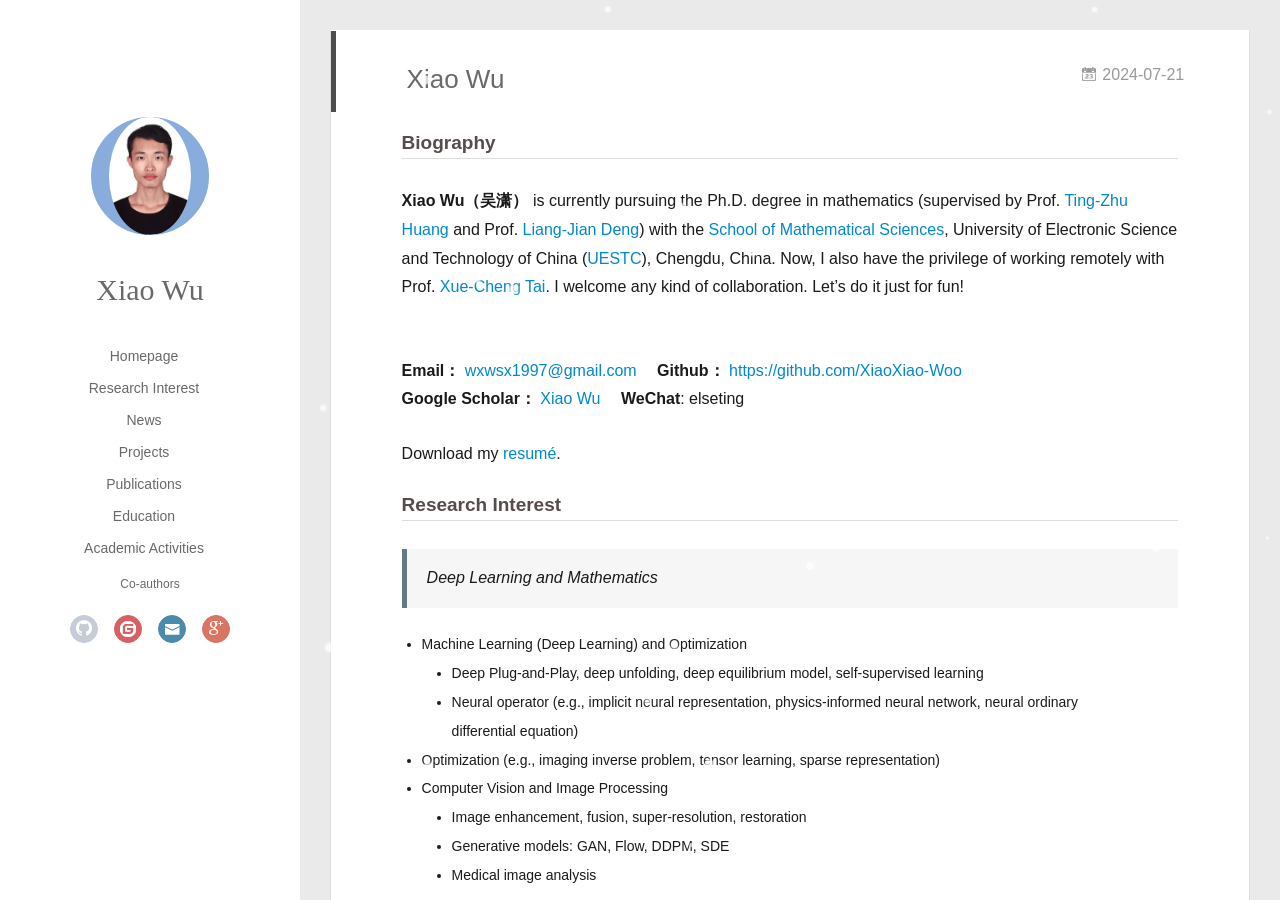
==== index.html @ c77ca847 "Site updated: 2024-07-26 16:23:49" ====
<!DOCTYPE html>
<html>
<head>
  <meta charset="utf-8">
  
  <meta name="renderer" content="webkit">
  <meta http-equiv="X-UA-Compatible" content="IE=edge" >
  <link rel="dns-prefetch" href="https://XiaoXiao-Woo.github.io">
  <title>Homepage of Xiao Wu</title>
  <meta name="generator" content="hexo-theme-yilia-plus">
  <meta name="viewport" content="width=device-width, initial-scale=1, maximum-scale=1">
  
    
    <!-- <meta name="keywords" content="">
    <meta name="description" content=""> -->
  
  <meta property="og:type" content="website">
<meta property="og:title" content="Homepage of Xiao Wu">
<meta property="og:url" content="https://xiaoxiao-woo.github.io/index.html">
<meta property="og:site_name" content="Homepage of Xiao Wu">
<meta property="og:locale" content="en_US">
<meta property="article:author" content="Xiao Wu">
<meta name="twitter:card" content="summary">
  
    <link rel="alternative" href="/atom.xml" title="Homepage of Xiao Wu" type="application/atom+xml">
  
  
    <link rel="icon" href="/favicon.ico">
  
  
    <link rel="apple-touch-icon" href="/apple-touch-icon-180x180.png">
  
  <link rel="stylesheet" type="text/css" href="/./main.a5fda8.css">
  <style type="text/css">
    
    #container.show {
      background: linear-gradient(200deg,#a0cfe4,#e8c37e);
    }
  </style>
  

  

  
    
 	  <script src="/lib/clickLove.js"></script>
  
  


  

</head>

<body>
  <div id="container" q-class="show:isCtnShow">
    <canvas id="anm-canvas" class="anm-canvas"></canvas>
    <div class="left-col" q-class="show:isShow">
      


<div class="overlay" style="background: #fff;"></div>
<div class="intrude-less">
	<header id="header" class="inner">
		<a href="/" class="profilepic">
			<img src="/assets/img/XiaoWu.jpg" class="js-avatar">
		</a>
		<hgroup>
			<h1 class="header-author"><a href="/">Xiao Wu</a></h1>
		</hgroup>
		

		<nav class="header-menu">
			<ul>
			
				<li><a href="/" >Homepage</a></li>
			
				<li><a href="/#research-interest" >Research Interest</a></li>
			
				<li><a href="/#news" >News</a></li>
			
				<li><a href="/#projects" >Projects</a></li>
			
				<li><a href="/#publications" >Publications</a></li>
			
				<li><a href="/#education" >Education</a></li>
			
				<li><a href="/#academic-activities" >Academic Activities</a></li>
			
			</ul>
		</nav>
		<nav class="header-smart-menu">
			
				
					<a q-on="click: openSlider(e, 'friends')" href="javascript:void(0)">Co-authors</a>
				
			
		</nav>
		<nav class="header-nav">
			<div class="social">
				
					
						<a class="github" href="https://github.com/XiaoXiao-Woo" 
												title="GitHub" target="_blank"><i class="icon-github"></i></a>
					
				
					
						<a class="gitee" href="https://gitee.com/elsting_woo" 
												title="gitee" target="_blank"><i class="icon-gitee"></i></a>
					
				
					
						<a class="mail" href="mailto:wxwsx1997@gmail.com" 
												title="Email" target="_blank"><i class="icon-mail"></i></a>
					
				
					
						<a class="google" href="https://scholar.google.com/citations?user=-aFhoQgAAAAJ&hl=en" 
												title="Google" target="_blank"><i class="icon-google"></i></a>
					
				
			</div>
		
		</nav>
	</header>		
</div>

    </div>
    <div class="mid-col" q-class="show:isShow,hide:isShow|isFalse">
      
      
<nav id="mobile-nav">
  	<div class="overlay js-overlay" style="background: #fff"></div>
	<div class="btnctn js-mobile-btnctn">
  		<div class="slider-trigger list" q-on="click: openSlider(e)"><i class="icon icon-sort"></i></div>
	</div>
	<div class="intrude-less">
		<header id="header" class="inner">
			<div class="profilepic">
				<a href="/">
					<img src="/assets/img/XiaoWu.jpg" class="js-avatar">
				</a>
			</div>
			<hgroup>
			  <h1 class="header-author js-header-author">Xiao Wu</h1>
			</hgroup>
			
			
			
				
			
				
			
				
			
				
			
				
			
				
			
				
			
			
			
			<nav class="header-nav">
				<div class="social">
					
						
						<a class="github" target="_blank" 
							href="https://github.com/XiaoXiao-Woo" title="GitHub"><i class="icon-github"></i></a>
						
					
						
						<a class="gitee" target="_blank" 
							href="https://gitee.com/elsting_woo" title="gitee"><i class="icon-gitee"></i></a>
						
					
						
						<a class="mail" target="_blank" 
							href="mailto:wxwsx1997@gmail.com" title="Email"><i class="icon-mail"></i></a>
						
					
						
						<a class="google" target="_blank" 
							href="https://scholar.google.com/citations?user=-aFhoQgAAAAJ&hl=en" title="Google"><i class="icon-google"></i></a>
						
					
				</div>
			</nav>

			<nav class="header-menu js-header-menu">
				<ul style="width: 70%">
				
				
					<li style="width: 14.285714285714286%"><a href="/">Homepage</a></li>
		        
					<li style="width: 14.285714285714286%"><a href="/#research-interest">Research Interest</a></li>
		        
					<li style="width: 14.285714285714286%"><a href="/#news">News</a></li>
		        
					<li style="width: 14.285714285714286%"><a href="/#projects">Projects</a></li>
		        
					<li style="width: 14.285714285714286%"><a href="/#publications">Publications</a></li>
		        
					<li style="width: 14.285714285714286%"><a href="/#education">Education</a></li>
		        
					<li style="width: 14.285714285714286%"><a href="/#academic-activities">Academic Activities</a></li>
		        
				</ul>
			</nav>
		</header>				
	</div>
	<div class="mobile-mask" style="display:none" q-show="isShow"></div>
</nav>

      <div id="wrapper" class="body-wrap">
        <div class="menu-l">
          <div class="canvas-wrap">
            <canvas data-colors="#eaeaea" data-sectionHeight="100" data-contentId="js-content" id="myCanvas1"
              class="anm-canvas"></canvas>
          </div>
          <div id="js-content" class="content-ll">
            

  
    <article id="page-1_homepage" class="article article-type-page  article-index" itemscope itemprop="blogPost">
  <div class="article-inner">
    
      <header class="article-header">
  
  
    <h1 itemprop="name">
	
	  <a class="article-title" href="/homepage/" target="_blank">Xiao Wu</a>
  
    </h1>
  


  
  
<a href="/homepage/" class="archive-article-date">
        <time datetime="2024-07-20T16:00:00.000Z" itemprop="datePublished"><i class="icon-calendar icon"></i>2024-07-21</time>
</a>

  
  
    

  
  </header>
  
  <div class="article-entry" itemprop="articleBody">
    
    <style>
.biblist { }

/* The item */
.biblist li { }

/* You can define custom styles for plstyle field here. */

/*************************************
   The box that contain BibTeX code
 *************************************/
div.noshow { display: none; }
div.BibTeX {
  margin-right: 1%;
  margin-left: 3%;
  margin-top: 1.2em;
  margin-bottom: 1.3em;
  border: 1px solid silver;
  padding: 0.3em 0.5em;
  background-color: #eeeeee;
}
div.BibTeX pre { 
  font-family: "Arial", sans-serif;
  font-size: 85%; 
  overflow: auto;  
  width: 100%;
  background-color: #eeeeee;
  }
</style>

<script>
function toggleBibtex(articleid) {
  event.preventDefault(); // 阻止默认链接行为
  var bib = document.getElementById('bib_'+articleid);
  if (bib) {
    if(bib.className.indexOf('BibTeX') != -1) {
    bib.className.indexOf('noshow') == -1?bib.className = 'BibTeX noshow':bib.className = 'BibTeX';
    }
  } else {
    return;
  }
}
</script>
<h3><span id="biography">Biography</span></h3><p><strong>Xiao Wu（吴潇）</strong> is currently pursuing the Ph.D. degree in mathematics (supervised by Prof. <a target="_blank" rel="noopener" href="http://www.math.uestc.edu.cn/info/1081/2041.htm">Ting-Zhu Huang</a> and Prof. <a target="_blank" rel="noopener" href="https://liangjiandeng.github.io/">Liang-Jian Deng</a>) with the <a target="_blank" rel="noopener" href="https://www.math.uestc.edu.cn/">School of Mathematical Sciences</a>, University of Electronic Science and Technology of China (<a target="_blank" rel="noopener" href="https://www.uestc.edu.cn/">UESTC</a>), Chengdu, China. Now, I also have the privilege of working remotely with Prof. <a target="_blank" rel="noopener" href="https://www.norceresearch.no/en/persons/xue-cheng-tai/36095434">Xue-Cheng Tai</a>. I welcome any kind of collaboration. Let’s do it just for fun!</p>
<p> <br> <strong>Email：</strong> <a href="mailto:&#x77;&#120;&#119;&#115;&#120;&#x31;&#x39;&#x39;&#55;&#64;&#x67;&#109;&#97;&#105;&#108;&#46;&#99;&#x6f;&#x6d;">&#x77;&#120;&#119;&#115;&#120;&#x31;&#x39;&#x39;&#55;&#64;&#x67;&#109;&#97;&#105;&#108;&#46;&#99;&#x6f;&#x6d;</a>&emsp; <strong>Github：</strong> <a target="_blank" rel="noopener" href="https://github.com/XiaoXiao-Woo">https://github.com/XiaoXiao-Woo</a> &emsp;<br><strong>Google Scholar：</strong>  <a target="_blank" rel="noopener" href="https://scholar.google.com/citations?user=-aFhoQgAAAAJ">Xiao Wu</a>&emsp;  <strong>WeChat</strong>: elseting</p>
<p><i class="fas fa-download pr-1 fa-fw"></i> Download my
<a href="/assets/resume_XiaoWu.pdf" target="_blank">resumé</a>.</p>


<h3><span id="research-interest">Research Interest</span></h3><blockquote>
<p><em>Deep Learning and Mathematics</em></p>
</blockquote>
<ul>
<li>Machine Learning (Deep Learning) and Optimization<ul>
<li>Deep Plug-and-Play, deep unfolding, deep equilibrium model, self-supervised learning </li>
<li>Neural operator (e.g., implicit neural representation, physics-informed neural network, neural ordinary differential equation)</li>
</ul>
</li>
<li>Optimization (e.g., imaging inverse problem, tensor learning, sparse representation)</li>
<li>Computer Vision and Image Processing<ul>
<li>Image enhancement, fusion, super-resolution, restoration</li>
<li>Generative models: GAN, Flow, DDPM, SDE</li>
<li>Medical image analysis</li>
</ul>
</li>
</ul>
<h3><span id="news">News</span></h3><ul>
<li><strong>July 2024</strong>: The first edition of <a target="_blank" rel="noopener" href="https://github.com/294coder/Efficient-MIF">Hyperspectral and mutispectral image Fusion Toolbox</a> has been released has been released!</li>
<li><strong>July 2024</strong>: Our paper <a target="_blank" rel="noopener" href="https://arxiv.org/abs/2404.09293">A Novel State Space Model with Local Enhancement and State Sharing for Image Fusion</a> have been accepted by ACM MM 2024!</li>
<li><strong>May 2024</strong>: Our paper <a target="_blank" rel="noopener" href="https://arxiv.org/abs/2404.11537">SSDiff: Spatial-spectral Integrated Diffusion Model for Remote Sensing Pansharpening</a> is currently under review at NeurIPS 2024!</li>
<li><strong>Mar. 2024</strong>: Our paper <a target="_blank" rel="noopener" href="https://arxiv.org/abs/2405.07919">Exploring the Low-Pass Filtering Behavior in Image Super-Resolution</a> has been accepted by ICML 2024!</li>
<li><strong>Feb. 2024</strong>: Our paper <a target="_blank" rel="noopener" href="https://openaccess.thecvf.com/content/CVPR2024/html/Duan_Content-Adaptive_Non-Local_Convolution_for_Remote_Sensing_Pansharpening_CVPR_2024_paper.html">Content-Adaptive Non-Local Convolution for Remote Sensing Pansharpening</a> has been accepted by CVPR 2024!</li>
</ul>
<h3><span id="projects">Projects</span></h3><ul>
<li>Pytorch Toolbox<ul>
<li><a target="_blank" rel="noopener" href="https://github.com/XiaoXiao-Woo/UDL">UDL-VIS</a> (A unified AutoDL framework for computer vision)<ul>
<li>Faster library loading speed based on reflection mechanism</li>
<li>UDL is based on <a target="_blank" rel="noopener" href="https://github.com/open-mmlab/mmcv/tree/1.x">MMCV</a> which provides various functionalities</li>
<li>UDL is based on <a target="_blank" rel="noopener" href="https://github.com/microsoft/nni">NNI</a> to perform automatic machine learning</li>
<li>UDL provides distributed computing based on <a target="_blank" rel="noopener" href="https://github.com/huggingface/accelerate">Accerlerate</a> (huggingface) and Pytorch implementation</li>
</ul>
</li>
<li>PanCollection (Public remote sensing image pansharpening <a target="_blank" rel="noopener" href="https://github.com/liangjiandeng/PanCollection">dataset</a> and <a target="_blank" rel="noopener" href="https://github.com/XiaoXiao-Woo/PanCollection">toolbox</a></li>
<li><a target="_blank" rel="noopener" href="https://github.com/XiaoXiao-Woo/derain">Image Deraining</a></li>
<li><a href>Multi-source Image Fusion</a> (Multispectral-visible, multispectral-hyperspectral, visible-infrared image fusion) is coming soon<ul>
<li>The <a target="_blank" rel="noopener" href="https://github.com/294coder/Efficient-MIF">first edition</a> has been released</li>
</ul>
</li>
</ul>
</li>
<li>MATLAB Toolbox<ul>
<li><a target="_blank" rel="noopener" href="https://github.com/XiaoXiao-Woo/LRF_TW">Tensor Decomposition</a><ul>
<li>The complete version will be released with benchmark for tensor completion tasks</li>
</ul>
</li>
<li><a href>Toolbox for multi-source image fusion benchmark</a> is coming soon</li>
</ul>
</li>
</ul>
<h3><span id="publications">Publications</span></h3><p><strong>Accepted &amp; Preprint</strong></p>
<ul>
<li> Zihan Cao<sup>1</sup>, <strong>Xiao Wu</strong><sup>1</sup>, Liang-Jian Deng*, Yu Zhong. A Novel State Space Model with Local Enhancement and State Sharing for Image Fusion. <span style="color:red">Proceedings of the ACM International Conference on Multimedia</span> (<em><strong>ACM MM</strong></em>), 2024.<br><a target="_blank" rel="noopener" href="https://arxiv.org/abs/2404.09293">[pdf]</a> <a href="#" onclick="toggleBibtex('s2l');" class="textlink">[BibTeX]</a> <a><a href>[Code is coming soon]</a></a></li>
</ul>
<div id="bib_s2l" class="BibTeX noshow">
<pre>

<p></p></pre><p></p>
</div>


<ul>
<li>Yule Duan<sup>1</sup>, <strong>Xiao Wu</strong><sup>1</sup>, Haoyu Deng, Liang-Jian Deng*. Content-Adaptive Non-Local Convolution for Remote Sensing Pansharpening. <span style="color:red">Proceedings of the IEEE/CVF Conference on Computer Vision and Pattern Recognition</span> (<em><strong>CVPR</strong></em>), 2024.<br><a target="_blank" rel="noopener" href="https://openaccess.thecvf.com/content/CVPR2024/html/Duan_Content-Adaptive_Non-Local_Convolution_for_Remote_Sensing_Pansharpening_CVPR_2024_paper.html">[pdf]</a> <a href="#" onclick="toggleBibtex('cvpr');" class="textlink">[BibTeX]</a> <a><a target="_blank" rel="noopener" href="https://github.com/duanyll/CANConv">[Code]</a></a></li>
</ul>
<div id="bib_cvpr" class="BibTeX noshow">
<pre>
@ARTICLE{duancvpr2024,
title={Content-Adaptive Non-Local Convolution for Remote Sensing Pansharpening},
author={Yule Duan, Xiao Wu, Haoyu Deng, Liang-Jian Deng*},
journal={IEEE/CVF Computer Vision and Pattern Recognition Conference (CVPR)},
volume={},
number={},
pages={},
year={2024},
doi={}
}
</pre>
</div>


<ul>
<li><strong>Xiao Wu</strong>, Ting-Zhu Huang*, Liang-Jian Deng*, Tian-Jing Zhang. A Decoder-free Transformer-like Architecture for High-efficiency Single Image Deraining. <span style="color:red">International Joint Conferences on Artificial Intelligence</span> (<em><strong>IJCAI</strong></em>), 2022. (Long Oral, 3.7%)<br><a target="_blank" rel="noopener" href="https://www.ijcai.org/proceedings/2022/0205.pdf">[pdf]</a> <a href="#" onclick="toggleBibtex('ijcai22');" class="textlink">[BibTeX]</a> <a><a target="_blank" rel="noopener" href="https://github.com/XiaoXiao-Woo/derain">[Code]</a></a></li>
</ul>
<div id="bib_ijcai22" class="BibTeX noshow">
<pre>
@ARTICLE{wuijcai2022,
    author={X. Wu, T.-Z. Huang, L.-J. Deng, and T.-J. Zhang},
    journal={International Joint Conferences on Artificial Intelligence (IJCAI)}, 
    title={A Decoder-free Transformer-like Architecture for High-efficiency Single Image Deraining}, 
    year={2022},
    volume={},
    number={},
    pages={1474-1480},
    doi={10.24963/ijcai.2022/205}
   }
</pre>
</div>

<ul>
<li><strong>Xiao Wu</strong>, Ting-Zhu Huang*, Liang-Jian Deng*, Tian-Jing Zhang. Dynamic Cross Feature Fusion for Remote Sensing Pansharpening. <span style="color:red">Proceedings of the IEEE/CVF International Conference on Computer Vision</span> (<em><strong>ICCV</strong></em>), 2021. (Poster) <a target="_blank" rel="noopener" href="https://openaccess.thecvf.com/content/ICCV2021/papers/Wu_Dynamic_Cross_Feature_Fusion_for_Remote_Sensing_Pansharpening_ICCV_2021_paper.pdf">[pdf]</a> <a target="_blank" rel="noopener" href="https://openaccess.thecvf.com/content/ICCV2021/supplemental/Wu_Dynamic_Cross_Feature_ICCV_2021_supplemental.pdf">[supp]</a> <a href="#" onclick="toggleBibtex('iccv');" class="textlink">[BibTeX]</a> <a><a target="_blank" rel="noopener" href="https://github.com/XiaoXiao-Woo/UDL">[Code]</a></a></li>
</ul>
<div id="iccv" class="BibTeX noshow">
<pre>
@InProceedings{Wu_2021_ICCV,    author    = {Wu, Xiao and Huang, Ting-Zhu and Deng, Liang-Jian and Zhang, Tian-Jing},    
title     = {Dynamic Cross Feature Fusion for Remote Sensing Pansharpening},    
booktitle = {Proceedings of the IEEE/CVF International Conference on Computer Vision (ICCV)},    
month     = {October},    
year      = {2021},    
pages     = {14687-14696} }
</pre>
</div>

<ul>
<li>Haoyu Deng, Zijing Xu, Yule Duan, <strong>Xiao Wu</strong>, Wen-Jie Shu, Liang-Jian Deng*. Exploring the Low-Pass Filtering Behavior in Image Super-Resolution. <span style="color:red">International Conference on Machine Learning</span> (<em><strong>ICML</strong></em>), 2024.<br><a target="_blank" rel="noopener" href="https://icml.cc/virtual/2024/poster/35191">[pdf]</a> <a href="#" onclick="toggleBibtex('icml');" class="textlink">[BibTeX]</a> <a><a target="_blank" rel="noopener" href="https://github.com/RisingEntropy/LPFInISR">[Code]</a></a></li>
</ul>
<div id="bib_icml" class="BibTeX noshow">
<pre>

<p></p></pre><p></p>
</div>

<ul>
<li>Zihan Cao, <strong>Xiao Wu</strong>, Liang-Jian Deng*. Neural Shr&quot; odinger Bridge Matching for Pansharpening. Arxiv, 2024.<br><a target="_blank" rel="noopener" href="https://arxiv.org/abs/2404.11416">[pdf]</a> <a href="#" onclick="toggleBibtex('cao_ipi');" class="textlink">[BibTeX]</a></li>
</ul>
<div id="bib_cao_ipi" class="BibTeX noshow">
<pre>
@article{cao2024,
  title={Neural $Shr\" odinger$ Bridge Matching for Pansharpening},
  author={Zihan Cao, Xiao Wu, Liang-Jian Deng*},
  journal={arXiv preprint arXiv:2404.11416},
  year={2024}
}
</pre>
</div>

<ul>
<li>Wen-Jie Shu, Hong-Xia Dou*, Rui Wen, <strong>Xiao Wu</strong>, Liang-Jian Deng. CMT: Cross Modulation Transformer with Hybrid Loss for Pansharpening. <span style="color:red">IEEE Geoscience and Remote Sensing Letters</span> (<em><strong>GRSL</strong></em>), 2024.<br><a target="_blank" rel="noopener" href="https://arxiv.org/abs/2404.01121">[pdf]</a> <a href="#" onclick="toggleBibtex('cmt');" class="textlink">[BibTeX]</a></li>
</ul>
<div id="bib_cmt" class="BibTeX noshow">
<pre>

<p></p></pre><p></p>
</div>

<ul>
<li>Ran Ran, Liang-Jian Deng*, <strong>Xiao Wu</strong>, Tian-Jing Zhang, Jian-Long Chang Qi-Tian. KNLConv: Kernel-space Non-local Convolution for Hyperspectral Image Super-resolution. <span style="color:red">IEEE Transactions on Multimedia</span> (<em><strong>TMM</strong></em>), 2024.<br><a target="_blank" rel="noopener" href="https://ieeexplore.ieee.org/abstract/document/10483535/">[pdf]</a> <a href="#" onclick="toggleBibtex('knlconv');" class="textlink">[BibTeX]</a> <a><a target="_blank" rel="noopener" href="https://github.com/Evangelion09/KNLNet">[Code]</a></a></li>
</ul>
<div id="bib_knlconv" class="BibTeX noshow">
<pre>
@article{ran2024knlconv,
  title={KNLConv: Kernel-space non-local convolution for hyperspectral image super-resolution},
  author={Ran, Ran and Deng, Liang-Jian and Zhang, Tian-Jing and Chang, Jianlong and Wu, Xiao and Tian, Qi},
  journal={IEEE Transactions on Multimedia},
  year={2024},
  publisher={IEEE}
}
</pre>
</div>


<ul>
<li>Zihan Cao, Shiqi Cao, Liang-Jian Deng*, <strong>Xiao Wu</strong>, Junming Hou, Gemine Vivone. Diffusion model with disentangled modulations for sharpening multispectral and hyperspectral images. <span style="color:red">Information Fusion</span>, 2023.<br><a target="_blank" rel="noopener" href="https://www.sciencedirect.com/science/article/pii/S1566253523004748">[pdf]</a> <a href="#" onclick="toggleBibtex('ddif');" class="textlink">[BibTeX]</a> <a><a target="_blank" rel="noopener" href="https://github.com/294coder/Dif-PAN">[Code]</a></a></li>
</ul>
<div id="bib_ddif" class="BibTeX noshow">
<pre>
@article{cao2024diffusion,
  title={Diffusion model with disentangled modulations for sharpening multispectral and hyperspectral images},
  author={Cao, Zihan and Cao, Shiqi and Deng, Liang-Jian and Wu, Xiao and Hou, Junming and Vivone, Gemine},
  journal={Information Fusion},
  volume={104},
  pages={102158},
  year={2024},
  publisher={Elsevier}
}
</pre>
</div>


<ul>
<li>Jun-Da Wang, Liang-Jian Deng*, Chen-Yu Zhao, <strong>Xiao Wu</strong>, Hong-Ming Chen, Gemine Vivone. Cascadic Multi-Receptive Learning for Multispectral Pansharpening. <span style="color:red">IEEE Transactions on Geoscience and Remote Sensing</span> (<em><strong>TGRS</strong></em>), 2023.<br><a target="_blank" rel="noopener" href="https://ieeexplore.ieee.org/abstract/document/10308614">[pdf]</a> <a href="#" onclick="toggleBibtex('cml');" class="textlink">[BibTeX]</a> <a><a target="_blank" rel="noopener" href="https://github.com/wajuda/CML">[Code]</a></a></li>
</ul>
<div id="bib_cml" class="BibTeX noshow">
<pre>
@ARTICLE{wangtgrs2023,
title={Cascadic Multireceptive Learning for Multispectral Pansharpening},
author={Wang, Jun-Da and Deng, Liang-Jian and Zhao, Chen-Yu and Wu, Xiao and Chen, Hong-Ming and Vivone, Gemine},
journal={IEEE Transactions on Geoscience and Remote Sensing},
volume={61},
number={},
pages={1-16},
year={2023},
doi={10.1109/TGRS.2023.3329881}
}
</pre>
</div>

<ul>
<li>Siran Peng, Chenhao Guo, <strong>Xiao Wu</strong>, Liang-Jian Deng*. U2Net: A General Framework with Spatial-Spectral-Integrated Double U-Net for Image Fusion. <span style="color:red">Proceedings of the ACM International Conference on Multimedia</span> (<em><strong>ACM MM</strong></em>), 2023.<br><a target="_blank" rel="noopener" href="https://dl.acm.org/doi/abs/10.1145/3581783.3612084">[pdf]</a> <a href="#" onclick="toggleBibtex('u2net');" class="textlink">[BibTeX]</a> <a><a target="_blank" rel="noopener" href="https://github.com/PSRben/U2Net">[Code]</a></a></li>
</ul>
<div id="bib_u2net" class="BibTeX noshow">
<pre>
@ARTICLE{pengacmmm2023,
title={U2Net: A General Framework with Spatial-Spectral-Integrated Double U-Net for Image Fusion},
author={Siran Peng, Chenhao Guo, Xiao Wu, Liang-Jian Deng*},
journal={ACM International Conference on Multimedia (ACMMM)},
volume={},
number={},
pages={},
year={2023},
doi={}
}
</pre>
</div>

<ul>
<li>Shang-Qi Deng, Liang-Jian Deng*, <strong>Xiao Wu</strong>, Ran Ran, Rui Wen. Bidirectional Dilation Transformer for Multispectral and Hyperspectral Image Fusion. <span style="color:red">International Joint Conferences on Artificial Intelligence</span> (<em><strong>IJCAI</strong></em>), 2023.<br><a target="_blank" rel="noopener" href="https://www.ijcai.org/proceedings/2023/0404.pdf">[pdf]</a> <a href="#" onclick="toggleBibtex('bdt');" class="textlink">[BibTeX]</a> <a><a target="_blank" rel="noopener" href="https://github.com/shangqideng/BDT">[Code]</a></a></li>
</ul>
<div id="bib_bdt" class="BibTeX noshow">
<pre>
@ARTICLE{dengijcai2023,
title={Bidirectional Dilation Transformer for Multispectral and Hyperspectral Image Fusion},
author={Shang-Qi Deng, Liang-Jian Deng*, Xiao Wu, Ran Ran, Rui Wen},
journal={International Joint Conference on Artificial Intelligence (IJCAI)},
volume={},
number={},
pages={},
year={2023},
doi={}
}
</pre>
</div>

<ul>
<li>Jin-Liang Xiao, Ting-Zhu Huang*, Liang-Jian Deng*, Zhong-Chen Wu, <strong>Xiao Wu</strong>, Gemine Vivone. Variational pansharpening based on coefficient estimation with nonlocal regression. <span style="color:red">IEEE Transactions on Geoscience and Remote Sensing</span> (<em><strong>TGRS</strong></em>), 2023.<br><a target="_blank" rel="noopener" href="https://ieeexplore.ieee.org/abstract/document/10218368">[pdf]</a> <a href="#" onclick="toggleBibtex('xiao');" class="textlink">[BibTeX]</a> <a><a target="_blank" rel="noopener" href="https://github.com/Jin-liangXiao/SFNLR">[Code]</a></a></li>
</ul>
<div id="bib_xiao" class="BibTeX noshow">
<pre>
@ARTICLE{xiaotgrs2023,
title={Variational Pansharpening Based on Coefficient Estimation With Nonlocal Regression},
author={Jin-Liang Xiao, Ting-Zhu Huang*, Liang-Jian Deng*, Zhong-Cheng Wu, Xiao Wu, Gemine Vivone},
journal={IEEE Transactions on Geoscience and Remote Sensing},
volume={61},
number={},
pages={1-15},
year={2023},
doi={10.1109/TGRS.2023.3305296}
}
</pre>
</div>

<ul>
<li>Xue-Rui Qiu<sup>1</sup>, Zhao-Rui Wang<sup>1</sup>, Zheng Luan<sup>1</sup>, Rui-Jie Zhu, <strong>Xiao Wu</strong>, Ma-Lu Zhang, Liang-Jian Deng*. VTSNN: A Virtual Temporal Spiking Neural Network. <span style="color:red">Frontiers in Neuroscience</span>, 2023.<br><a target="_blank" rel="noopener" href="https://www.frontiersin.org/journals/neuroscience/articles/10.3389/fnins.2023.1091097/full">[pdf]</a> <a href="#" onclick="toggleBibtex('vtsnn');" class="textlink">[BibTeX]</a></li>
</ul>
<div id="bib_vtsnn" class="BibTeX noshow">
<pre>
@article{qiu2023vtsnn,
  title={VTSNN: a virtual temporal spiking neural network},
  author={Qiu, Xue-Rui and Wang, Zhao-Rui and Luan, Zheng and Zhu, Rui-Jie and Wu, Xiao and Zhang, Ma-Lu and Deng, Liang-Jian},
  journal={Frontiers in neuroscience},
  volume={17},
  pages={1091097},
  year={2023},
  publisher={Frontiers Media SA}
}
</pre>
</div>

<ul>
<li>Rui Wen, Liang-Jian Deng*, Zhong-Cheng Wu, <strong>Xiao Wu</strong>, Gemine Vivone. A Novel Spatial Fidelity with Learnable Nonlinear Mapping for Panchromatic Sharpening. <span style="color:red">IEEE Transactions on Geoscience and Remote Sensing</span> (<em><strong>TGRS</strong></em>), 2023.<br><a target="_blank" rel="noopener" href="https://ieeexplore.ieee.org/abstract/document/10097537/">[pdf]</a> <a href="#" onclick="toggleBibtex('deng_review');" class="textlink">[BibTeX]</a> <a><a target="_blank" rel="noopener" href="https://github.com/liangjiandeng/-LNM-PS">[Code]</a></a></li>
</ul>
<div id="bib_wen" class="BibTeX noshow">
<pre>
@ARTICLE{wen2023lms,
title={A Novel Spatial Fidelity with Learnable Nonlinear Mapping for Panchromatic Sharpening},
author={Wen, Rui and Deng, Liang-Jian and Wu, Zhong-Cheng and Wu, Xiao and Vivone, Gemine},
journal={IEEE Transactions on Geoscience and Remote Sensing},
volume={},
number={},
pages={},
doi={10.1109/TGRS.2023.3265404}
}
</pre>
</div>

<ul>
<li>Shang-Qi Deng, Liang-Jian Deng*, <strong>Xiao Wu</strong>, Ran Ran, Dan-Feng Hong, Gemine Vivone. PSRT: Pyramid Shuffle-and-Reshuffle Transformer for Multispectral and Hyperspectral Image Fusion. <span style="color:red">IEEE Transactions on Geoscience and Remote Sensing</span> (<em><strong>TGRS</strong></em>), 2023.<br><a target="_blank" rel="noopener" href="https://ieeexplore.ieee.org/abstract/document/10044141/">[pdf]</a> <a href="#" onclick="toggleBibtex('psrt');" class="textlink">[BibTeX]</a> <a><a target="_blank" rel="noopener" href="https://github.com/Deng-shangqi/PSRT">[Code]</a></a></li>
</ul>
<div id="bib_psrt" class="BibTeX noshow">
<pre>
@ARTICLE{dengtgrs2023,
author={Shang-Qi Deng, Liang-Jian Deng*, Xiao Wu, Ran Ran, Danfeng Hong, Gemine Vivone},
journal={IEEE Transactions on Geoscience and Remote Sensing},
title={PSRT: Pyramid Shuffle-and-Reshuffle Transformer for Multispectral and Hyperspectral Image Fusion},
year={2023},
volume={61},
number={},
pages={1-15},
doi={10.1109/TGRS.2023.3244750}
}
</pre>
</div>

<ul>
<li>Liang-Jian Deng*, Ran Ran, <strong>Xiao Wu</strong>, Tian-Jing Zhang. Research progress on convolutional neural network methods for pan-sharpening of remote sensing images. <span style="color:red">Chinese Journal of Image and Graphics</span>, 2022. (Review)<br><a target="_blank" rel="noopener" href="https://www.ijcai.org/proceedings/2022/0118.pdf">[pdf]</a> <a href="#" onclick="toggleBibtex('deng_review');" class="textlink">[BibTeX]</a> <a><a target="_blank" rel="noopener" href="https://github.com/XiaoXiao-Woo/PanCollection">[Code]</a></a></li>
</ul>
<div id="bib_deng_review" class="BibTeX noshow">
<pre>
@ARTICLE{dengjig2022,
    author={邓良剑，冉燃，吴潇，张添敬},
    journal={中国图象图形学报},
    title={遥感图像全色锐化的卷积神经网络方法研究进展},
     year={2022},
      volume={},
      number={9},
      pages={},
      doi={10.11834/jig.220540}
   }
</pre>
</div>

<ul>
<li>Zhi-Xuan Chen<sup>1</sup>, Cheng Jin<sup>1</sup>, Tian-Jing Zhang, <strong>Xiao Wu</strong>, Liang-Jian Deng*. SpanConv: A New Convolution via Spanning Kernel Space for Lightweight Pansharpening. <span style="color:red">International Joint Conferences on Artificial Intelligence</span> (<em><strong>IJCAI</strong></em>), 2022. (Long Oral, 3.7%)<br><a target="_blank" rel="noopener" href="https://www.ijcai.org/proceedings/2022/0118.pdf">[pdf]</a> <a href="#" onclick="toggleBibtex('chen_ijcai');" class="textlink">[BibTeX]</a> <a><a target="_blank" rel="noopener" href="https://github.com/zhi-xuan-chen/IJCAI-2022_SpanConv">[Code]</a></a></li>
</ul>
<div id="bib_chen_ijcai" class="BibTeX noshow">
<pre>
@inproceedings{chenijcai2022,
    author={Z.-X. Chen, C. Jin, T.-J. Zhang, X. Wu, and L.-J. Deng},
    journal={International Joint Conferences on Artificial Intelligence (IJCAI)}, 
    title={SpanConv: A New Convolution via Spanning Kernel Space for Lightweight Pansharpening}, 
    year={2022},
    volume={},
    number={},
    pages={841-847},
    doi={10.24963/ijcai.2022/118}
   }
</pre>
</div>


<ul>
<li>Yudong Wang, Liang-Jian Deng*, Tian-Jing Zhang, <strong>Xiao Wu</strong>. SSconv: Explicit Spectral-to-Spatial Convolution for Pansharpening. <span style="color:red">Proceedings of the ACM International Conference on Multimedia</span> (<em><strong>ACM MM</strong></em>), 2021. (Poster)<br><a target="_blank" rel="noopener" href="https://liangjiandeng.github.io/papers/2021/mucnn_mm2021/mucnn_mm2021.pdf">[pdf]</a> <a href="#" onclick="toggleBibtex('ssconv');" class="textlink">[BibTeX]</a> <a><a target="_blank" rel="noopener" href="https://github.com/liangjiandeng/MUCNN">[Code]</a></a></li>
</ul>
<div id="bib_ssconv" class="BibTeX noshow">
<pre>
@inproceedings{SSConv, author = {Wang, Yudong and Deng, Liang-Jian and Zhang, Tian-Jing and Wu, Xiao}, 
title = {SSconv: Explicit Spectral-to-Spatial Convolution for Pansharpening}, 
year = {2021}, 
isbn = {9781450386517}, 
publisher = {Association for Computing Machinery}, 
address = {New York, NY, USA}, 
url = {https://doi.org/10.1145/3474085.3475600}, 
doi = {10.1145/3474085.3475600}, 
booktitle = {Proceedings of the 29th ACM International Conference on Multimedia}, 
pages = {4472–4480}, 
numpages = {9}, 
keywords = {multiscale, convolution neural networks, spectral-to-spatial, pansharpening}, 
location = {Virtual Event, China}, 
series = {MM '21} }
</pre>
</div>

<ul>
<li>Yucheng Shu, <strong>Xiao Wu</strong>, Weisheng Li. LVC-Net: Medical image segmentation with noisy label based on local visual cues. <span style="color:red">International Conference on Medical Image Computing and Computer-Assisted Intervention</span> (<em><strong>MICCAI</strong></em>, <em><strong>first author (excluding supervisor)</strong></em>), 2019. (Early Accept)<br><a target="_blank" rel="noopener" href="https://ieeexplore.ieee.org/abstract/document/10308614">[pdf]</a> <a href="#" onclick="toggleBibtex('LVCNet');" class="textlink">[BibTeX]</a></li>
</ul>
<!-- <p><a class="btn btn-outline-primary btn-page-header btn-sm" href="https://aclanthology.org/2023.findings-acl.461.pdf" target="_blank" rel="noopener">PDF</a>
<a href="#" class="btn btn-outline-primary btn-page-header btn-sm js-cite-modal" data-filename="/publication/sdmattack/cite.bib">Cite</a></p> -->

<div id="bib_LVCNet" class="BibTeX noshow">
<pre>
@InProceedings{LVC-Net,
author="Shu, Yucheng
and Wu, Xiao
and Li, Weisheng",,
title="LVC-Net: Medical Image Segmentation with Noisy Label Based on Local Visual Cues",
booktitle="Medical Image Computing and Computer Assisted Intervention -- MICCAI 2019",
year="2019",
publisher="Springer International Publishing",
address="Cham",
pages="558--566",
}
</pre>
</div>

<ul>
<li>Cheng Jin, Rui-Jie Zhu, <strong>Xiao Wu</strong>, Liang-Jian Deng*. SIT: A Bionic and Non-Linear Neuron for Spiking Neural Network. Arxiv, 2022.<br><a target="_blank" rel="noopener" href="https://ieeexplore.ieee.org/abstract/document/10308614">[pdf]</a> <a href="#" onclick="toggleBibtex('sit');" class="textlink">[BibTeX]</a></li>
</ul>
<div id="bib_sit" class="BibTeX noshow">
<pre>
@article{jin2022sit,
  title={Sit: A bionic and non-linear neuron for spiking neural network},
  author={Jin, Cheng and Zhu, Rui-Jie and Wu, Xiao and Deng, Liang-Jian},
  journal={arXiv preprint arXiv:2203.16117},
  year={2022}
}
</pre>
</div>

<h3><span id="educations">Educations</span></h3><ul>
<li><p>06/2027-09/2023: University of Electronic Science and Technology of China (UESTC); Ph.D candidate in Mathematics. (Supervisor: Prof. <a target="_blank" rel="noopener" href="http://www.math.uestc.edu.cn/info/1081/2041.htm">Ting-Zhu Huang</a> and Prof. <a target="_blank" rel="noopener" href="https://liangjiandeng.github.io/">Liang-Jian Deng</a>)</p>
</li>
<li><p>09/2020-06/2023: University of Electronic Science and Technology of China (UESTC); Master student in Mathematics. (Supervisor: Prof. <a target="_blank" rel="noopener" href="http://www.math.uestc.edu.cn/info/1081/2041.htm">Ting-Zhu Huang</a> and Prof. <a target="_blank" rel="noopener" href="https://liangjiandeng.github.io/">Liang-Jian Deng</a>)</p>
</li>
<li><p>09/2015-06/2019: Chongqing University of Posts and Telecommunications (CQUPT); Bachelor student in Intelligent Science and Technology, School of Computer Science and Technology.</p>
</li>
</ul>
<h3><span id="academic-activities">Academic Activities</span></h3><ul>
<li><p>Reviewer</p>
<ul>
<li>NeurIPS 2024, IJCAI 2024, CVPR 2024, MICCAI 2024, ICIP 2024… </li>
<li>IEEE TGRS, IEEE JSTARS, IEEE GRSL, …</li>
</ul>
</li>
<li><p>Presentation </p>
<ul>
<li>IJCAI 2023, IJCAI 2022, ICCV 2021</li>
</ul>
</li>
</ul>
<script type="text/javascript" src="//rf.revolvermaps.com/0/0/6.js?i=573geowbknl&amp;m=7&amp;c=ffc000&amp;cr1=ffffff&amp;f=arial&amp;l=1&amp;s=170&amp;bv=70" async="async"></script>




    

    

    

  </div>
  <div class="article-info article-info-index">
    
    
    

    
    <p class="article-more-link">
      <a class="article-more-a" href="/homepage/">展开全文 >></a>
    </p>
    

    
    <div class="clearfix"></div>
  </div>
  </div>
</article>

<aside class="wrap-side-operation">
    <div class="mod-side-operation">
        
        <div class="jump-container" id="js-jump-container" style="display:none;">
            <a href="javascript:void(0)" class="mod-side-operation__jump-to-top">
                <i class="icon-font icon-back"></i>
            </a>
            <div id="js-jump-plan-container" class="jump-plan-container" style="top: -11px;">
                <i class="icon-font icon-plane jump-plane"></i>
            </div>
        </div>
        
        
    </div>
</aside>




  
  


          </div>
        </div>
      </div>
      <footer id="footer">
  <div class="outer">
    <div id="footer-info">
    	<div class="footer-left">
    		&copy; 2021-2024 <a href="https://XiaoXiao-Woo.github.io/" target="_blank">Xiao Wu</a>
    	</div>
      	<div class="footer-right">
			
			
      		GitHub:<a href="https://github.com/JoeyBling/hexo-theme-yilia-plus" target="_blank">hexo-theme-yilia-plus</a> by Litten
      	</div>
    </div>
  </div>
  
  
	<script src="/lib/busuanzi.pure.js"></script>
	
  
  
	
	<span id="busuanzi_container_site_pv" style="display:none">
		本站总访问量<span id="busuanzi_value_site_pv"></span>次	
	        <span class="post-meta-divider" >|</span>
	</span>
  	<span id="busuanzi_container_site_uv" style='display:none'>
  		本站访客数<span id="busuanzi_value_site_uv"></span>人
  	</span>
  
</footer>

    </div>
    <script>
	var yiliaConfig = {
		mathjax: true,
		isHome: true,
		isPost: false,
		isArchive: false,
		isTag: false,
		isCategory: false,
		open_in_new: true,
		toc_hide_index: true,
		root: "/",
		innerArchive: false,
		showTags: true
	}
</script>

<script>!function(r){function e(t){if(i[t])return i[t].exports;var n=i[t]={exports:{},id:t,loaded:!1};return r[t].call(n.exports,n,n.exports,e),n.loaded=!0,n.exports}var i={};e.m=r,e.c=i,e.p="./",e(0)}([function(t,n,r){r(208),t.exports=r(205)},function(t,n,r){var d=r(3),y=r(46),g=r(26),b=r(27),x=r(47),m="prototype",S=function(t,n,r){var e,i,o,u,c=t&S.F,f=t&S.G,a=t&S.S,s=t&S.P,l=t&S.B,h=f?d:a?d[n]||(d[n]={}):(d[n]||{})[m],v=f?y:y[n]||(y[n]={}),p=v[m]||(v[m]={});for(e in f&&(r=n),r)o=((i=!c&&h&&void 0!==h[e])?h:r)[e],u=l&&i?x(o,d):s&&"function"==typeof o?x(Function.call,o):o,h&&b(h,e,o,t&S.U),v[e]!=o&&g(v,e,u),s&&p[e]!=o&&(p[e]=o)};d.core=y,S.F=1,S.G=2,S.S=4,S.P=8,S.B=16,S.W=32,S.U=64,S.R=128,t.exports=S},function(t,n,r){var e=r(5);t.exports=function(t){if(!e(t))throw TypeError(t+" is not an object!");return t}},function(t,n){var r=t.exports="undefined"!=typeof window&&window.Math==Math?window:"undefined"!=typeof self&&self.Math==Math?self:Function("return this")();"number"==typeof __g&&(__g=r)},function(t,n){t.exports=function(t){try{return!!t()}catch(t){return!0}}},function(t,n){t.exports=function(t){return"object"==typeof t?null!==t:"function"==typeof t}},function(t,n){var r=t.exports="undefined"!=typeof window&&window.Math==Math?window:"undefined"!=typeof self&&self.Math==Math?self:Function("return this")();"number"==typeof __g&&(__g=r)},function(t,n,r){var e=r(118)("wks"),i=r(79),o=r(3).Symbol,u="function"==typeof o;(t.exports=function(t){return e[t]||(e[t]=u&&o[t]||(u?o:i)("Symbol."+t))}).store=e},function(t,n,r){var e=r(49),i=Math.min;t.exports=function(t){return 0<t?i(e(t),9007199254740991):0}},function(t,n){var r={}.hasOwnProperty;t.exports=function(t,n){return r.call(t,n)}},function(t,n,r){t.exports=!r(4)(function(){return 7!=Object.defineProperty({},"a",{get:function(){return 7}}).a})},function(t,n,r){var e=r(2),i=r(174),o=r(53),u=Object.defineProperty;n.f=r(10)?Object.defineProperty:function(t,n,r){if(e(t),n=o(n,!0),e(r),i)try{return u(t,n,r)}catch(t){}if("get"in r||"set"in r)throw TypeError("Accessors not supported!");return"value"in r&&(t[n]=r.value),t}},function(t,n,r){t.exports=!r(20)(function(){return 7!=Object.defineProperty({},"a",{get:function(){return 7}}).a})},function(t,n,r){var e=r(14),i=r(24);t.exports=r(12)?function(t,n,r){return e.f(t,n,i(1,r))}:function(t,n,r){return t[n]=r,t}},function(t,n,r){var e=r(22),i=r(60),o=r(42),u=Object.defineProperty;n.f=r(12)?Object.defineProperty:function(t,n,r){if(e(t),n=o(n,!0),e(r),i)try{return u(t,n,r)}catch(t){}if("get"in r||"set"in r)throw TypeError("Accessors not supported!");return"value"in r&&(t[n]=r.value),t}},function(t,n,r){var e=r(96),i=r(34);t.exports=function(t){return e(i(t))}},function(t,n,r){var e=r(40)("wks"),i=r(25),o=r(6).Symbol,u="function"==typeof o;(t.exports=function(t){return e[t]||(e[t]=u&&o[t]||(u?o:i)("Symbol."+t))}).store=e},function(t,n,r){var e=r(51);t.exports=function(t){return Object(e(t))}},function(t,n){t.exports=function(t){return"object"==typeof t?null!==t:"function"==typeof t}},function(t,n){var r=t.exports={version:"2.6.9"};"number"==typeof __e&&(__e=r)},function(t,n){t.exports=function(t){try{return!!t()}catch(t){return!0}}},function(t,n){t.exports=function(t){if("function"!=typeof t)throw TypeError(t+" is not a function!");return t}},function(t,n,r){var e=r(18);t.exports=function(t){if(!e(t))throw TypeError(t+" is not an object!");return t}},function(t,n){t.exports=!0},function(t,n){t.exports=function(t,n){return{enumerable:!(1&t),configurable:!(2&t),writable:!(4&t),value:n}}},function(t,n){var r=0,e=Math.random();t.exports=function(t){return"Symbol(".concat(void 0===t?"":t,")_",(++r+e).toString(36))}},function(t,n,r){var e=r(11),i=r(75);t.exports=r(10)?function(t,n,r){return e.f(t,n,i(1,r))}:function(t,n,r){return t[n]=r,t}},function(t,n,r){var o=r(3),u=r(26),c=r(30),f=r(79)("src"),e=r(219),i="toString",a=(""+e).split(i);r(46).inspectSource=function(t){return e.call(t)},(t.exports=function(t,n,r,e){var i="function"==typeof r;i&&(c(r,"name")||u(r,"name",n)),t[n]!==r&&(i&&(c(r,f)||u(r,f,t[n]?""+t[n]:a.join(String(n)))),t===o?t[n]=r:e?t[n]?t[n]=r:u(t,n,r):(delete t[n],u(t,n,r)))})(Function.prototype,i,function(){return"function"==typeof this&&this[f]||e.call(this)})},function(t,n,r){var e=r(1),i=r(4),u=r(51),c=/"/g,o=function(t,n,r,e){var i=String(u(t)),o="<"+n;return""!==r&&(o+=" "+r+'="'+String(e).replace(c,"&quot;")+'"'),o+">"+i+"</"+n+">"};t.exports=function(n,t){var r={};r[n]=t(o),e(e.P+e.F*i(function(){var t=""[n]('"');return t!==t.toLowerCase()||3<t.split('"').length}),"String",r)}},function(t,n,r){var e=r(65),i=r(35);t.exports=Object.keys||function(t){return e(t,i)}},function(t,n){var r={}.hasOwnProperty;t.exports=function(t,n){return r.call(t,n)}},function(t,n,r){var e=r(117),i=r(75),o=r(33),u=r(53),c=r(30),f=r(174),a=Object.getOwnPropertyDescriptor;n.f=r(10)?a:function(t,n){if(t=o(t),n=u(n,!0),f)try{return a(t,n)}catch(t){}if(c(t,n))return i(!e.f.call(t,n),t[n])}},function(t,n,r){var e=r(30),i=r(17),o=r(154)("IE_PROTO"),u=Object.prototype;t.exports=Object.getPrototypeOf||function(t){return t=i(t),e(t,o)?t[o]:"function"==typeof t.constructor&&t instanceof t.constructor?t.constructor.prototype:t instanceof Object?u:null}},function(t,n,r){var e=r(116),i=r(51);t.exports=function(t){return e(i(t))}},function(t,n){t.exports=function(t){if(null==t)throw TypeError("Can't call method on  "+t);return t}},function(t,n){t.exports="constructor,hasOwnProperty,isPrototypeOf,propertyIsEnumerable,toLocaleString,toString,valueOf".split(",")},function(t,n){t.exports={}},function(t,n){n.f={}.propertyIsEnumerable},function(t,n,r){var e=r(14).f,i=r(9),o=r(16)("toStringTag");t.exports=function(t,n,r){t&&!i(t=r?t:t.prototype,o)&&e(t,o,{configurable:!0,value:n})}},function(t,n,r){var e=r(40)("keys"),i=r(25);t.exports=function(t){return e[t]||(e[t]=i(t))}},function(t,n,r){var e=r(19),i=r(6),o="__core-js_shared__",u=i[o]||(i[o]={});(t.exports=function(t,n){return u[t]||(u[t]=void 0!==n?n:{})})("versions",[]).push({version:e.version,mode:r(23)?"pure":"global",copyright:"© 2019 Denis Pushkarev (zloirock.ru)"})},function(t,n){var r=Math.ceil,e=Math.floor;t.exports=function(t){return isNaN(t=+t)?0:(0<t?e:r)(t)}},function(t,n,r){var i=r(18);t.exports=function(t,n){if(!i(t))return t;var r,e;if(n&&"function"==typeof(r=t.toString)&&!i(e=r.call(t)))return e;if("function"==typeof(r=t.valueOf)&&!i(e=r.call(t)))return e;if(!n&&"function"==typeof(r=t.toString)&&!i(e=r.call(t)))return e;throw TypeError("Can't convert object to primitive value")}},function(t,n,r){var e=r(6),i=r(19),o=r(23),u=r(44),c=r(14).f;t.exports=function(t){var n=i.Symbol||(i.Symbol=o?{}:e.Symbol||{});"_"==t.charAt(0)||t in n||c(n,t,{value:u.f(t)})}},function(t,n,r){n.f=r(16)},function(t,n){var r={}.toString;t.exports=function(t){return r.call(t).slice(8,-1)}},function(t,n){var r=t.exports={version:"2.6.9"};"number"==typeof __e&&(__e=r)},function(t,n,r){var o=r(21);t.exports=function(e,i,t){if(o(e),void 0===i)return e;switch(t){case 1:return function(t){return e.call(i,t)};case 2:return function(t,n){return e.call(i,t,n)};case 3:return function(t,n,r){return e.call(i,t,n,r)}}return function(){return e.apply(i,arguments)}}},function(t,n,r){"use strict";var e=r(4);t.exports=function(t,n){return!!t&&e(function(){n?t.call(null,function(){},1):t.call(null)})}},function(t,n){var r=Math.ceil,e=Math.floor;t.exports=function(t){return isNaN(t=+t)?0:(0<t?e:r)(t)}},function(t,n,r){var x=r(47),m=r(116),S=r(17),w=r(8),e=r(138);t.exports=function(l,t){var h=1==l,v=2==l,p=3==l,d=4==l,y=6==l,g=5==l||y,b=t||e;return function(t,n,r){for(var e,i,o=S(t),u=m(o),c=x(n,r,3),f=w(u.length),a=0,s=h?b(t,f):v?b(t,0):void 0;a<f;a++)if((g||a in u)&&(i=c(e=u[a],a,o),l))if(h)s[a]=i;else if(i)switch(l){case 3:return!0;case 5:return e;case 6:return a;case 2:s.push(e)}else if(d)return!1;return y?-1:p||d?d:s}}},function(t,n){t.exports=function(t){if(null==t)throw TypeError("Can't call method on  "+t);return t}},function(t,n,r){var i=r(1),o=r(46),u=r(4);t.exports=function(t,n){var r=(o.Object||{})[t]||Object[t],e={};e[t]=n(r),i(i.S+i.F*u(function(){r(1)}),"Object",e)}},function(t,n,r){var i=r(5);t.exports=function(t,n){if(!i(t))return t;var r,e;if(n&&"function"==typeof(r=t.toString)&&!i(e=r.call(t)))return e;if("function"==typeof(r=t.valueOf)&&!i(e=r.call(t)))return e;if(!n&&"function"==typeof(r=t.toString)&&!i(e=r.call(t)))return e;throw TypeError("Can't convert object to primitive value")}},function(t,n,r){var d=r(6),y=r(19),g=r(93),b=r(13),x=r(9),m="prototype",S=function(t,n,r){var e,i,o,u=t&S.F,c=t&S.G,f=t&S.S,a=t&S.P,s=t&S.B,l=t&S.W,h=c?y:y[n]||(y[n]={}),v=h[m],p=c?d:f?d[n]:(d[n]||{})[m];for(e in c&&(r=n),r)(i=!u&&p&&void 0!==p[e])&&x(h,e)||(o=i?p[e]:r[e],h[e]=c&&"function"!=typeof p[e]?r[e]:s&&i?g(o,d):l&&p[e]==o?function(e){var t=function(t,n,r){if(this instanceof e){switch(arguments.length){case 0:return new e;case 1:return new e(t);case 2:return new e(t,n)}return new e(t,n,r)}return e.apply(this,arguments)};return t[m]=e[m],t}(o):a&&"function"==typeof o?g(Function.call,o):o,a&&((h.virtual||(h.virtual={}))[e]=o,t&S.R&&v&&!v[e]&&b(v,e,o)))};S.F=1,S.G=2,S.S=4,S.P=8,S.B=16,S.W=32,S.U=64,S.R=128,t.exports=S},function(t,n,r){var e=r(34);t.exports=function(t){return Object(e(t))}},function(t,n,r){var o=r(196),e=r(1),i=r(118)("metadata"),u=i.store||(i.store=new(r(200))),c=function(t,n,r){var e=u.get(t);if(!e){if(!r)return;u.set(t,e=new o)}var i=e.get(n);if(!i){if(!r)return;e.set(n,i=new o)}return i};t.exports={store:u,map:c,has:function(t,n,r){var e=c(n,r,!1);return void 0!==e&&e.has(t)},get:function(t,n,r){var e=c(n,r,!1);return void 0===e?void 0:e.get(t)},set:function(t,n,r,e){c(r,e,!0).set(t,n)},keys:function(t,n){var r=c(t,n,!1),e=[];return r&&r.forEach(function(t,n){e.push(n)}),e},key:function(t){return void 0===t||"symbol"==typeof t?t:String(t)},exp:function(t){e(e.S,"Reflect",t)}}},function(t,n,r){"use strict";if(r(10)){var g=r(68),b=r(3),x=r(4),m=r(1),S=r(132),e=r(159),h=r(47),w=r(70),i=r(75),_=r(26),o=r(76),u=r(49),O=r(8),E=r(194),c=r(78),f=r(53),a=r(30),M=r(81),P=r(5),v=r(17),p=r(145),j=r(72),F=r(32),A=r(73).f,d=r(161),s=r(79),l=r(7),y=r(50),I=r(120),L=r(119),N=r(162),T=r(82),k=r(125),R=r(77),C=r(137),D=r(166),G=r(11),W=r(31),U=G.f,V=W.f,B=b.RangeError,q=b.TypeError,z=b.Uint8Array,K="ArrayBuffer",H="Shared"+K,J="BYTES_PER_ELEMENT",$="prototype",Y=Array[$],X=e.ArrayBuffer,Q=e.DataView,Z=y(0),tt=y(2),nt=y(3),rt=y(4),et=y(5),it=y(6),ot=I(!0),ut=I(!1),ct=N.values,ft=N.keys,at=N.entries,st=Y.lastIndexOf,lt=Y.reduce,ht=Y.reduceRight,vt=Y.join,pt=Y.sort,dt=Y.slice,yt=Y.toString,gt=Y.toLocaleString,bt=l("iterator"),xt=l("toStringTag"),mt=s("typed_constructor"),St=s("def_constructor"),wt=S.CONSTR,_t=S.TYPED,Ot=S.VIEW,Et="Wrong length!",Mt=y(1,function(t,n){return It(L(t,t[St]),n)}),Pt=x(function(){return 1===new z(new Uint16Array([1]).buffer)[0]}),jt=!!z&&!!z[$].set&&x(function(){new z(1).set({})}),Ft=function(t,n){var r=u(t);if(r<0||r%n)throw B("Wrong offset!");return r},At=function(t){if(P(t)&&_t in t)return t;throw q(t+" is not a typed array!")},It=function(t,n){if(!(P(t)&&mt in t))throw q("It is not a typed array constructor!");return new t(n)},Lt=function(t,n){return Nt(L(t,t[St]),n)},Nt=function(t,n){for(var r=0,e=n.length,i=It(t,e);r<e;)i[r]=n[r++];return i},Tt=function(t,n,r){U(t,n,{get:function(){return this._d[r]}})},kt=function(t){var n,r,e,i,o,u,c=v(t),f=arguments.length,a=1<f?arguments[1]:void 0,s=void 0!==a,l=d(c);if(null!=l&&!p(l)){for(u=l.call(c),e=[],n=0;!(o=u.next()).done;n++)e.push(o.value);c=e}for(s&&2<f&&(a=h(a,arguments[2],2)),n=0,r=O(c.length),i=It(this,r);n<r;n++)i[n]=s?a(c[n],n):c[n];return i},Rt=function(){for(var t=0,n=arguments.length,r=It(this,n);t<n;)r[t]=arguments[t++];return r},Ct=!!z&&x(function(){gt.call(new z(1))}),Dt=function(){return gt.apply(Ct?dt.call(At(this)):At(this),arguments)},Gt={copyWithin:function(t,n){return D.call(At(this),t,n,2<arguments.length?arguments[2]:void 0)},every:function(t){return rt(At(this),t,1<arguments.length?arguments[1]:void 0)},fill:function(t){return C.apply(At(this),arguments)},filter:function(t){return Lt(this,tt(At(this),t,1<arguments.length?arguments[1]:void 0))},find:function(t){return et(At(this),t,1<arguments.length?arguments[1]:void 0)},findIndex:function(t){return it(At(this),t,1<arguments.length?arguments[1]:void 0)},forEach:function(t){Z(At(this),t,1<arguments.length?arguments[1]:void 0)},indexOf:function(t){return ut(At(this),t,1<arguments.length?arguments[1]:void 0)},includes:function(t){return ot(At(this),t,1<arguments.length?arguments[1]:void 0)},join:function(t){return vt.apply(At(this),arguments)},lastIndexOf:function(t){return st.apply(At(this),arguments)},map:function(t){return Mt(At(this),t,1<arguments.length?arguments[1]:void 0)},reduce:function(t){return lt.apply(At(this),arguments)},reduceRight:function(t){return ht.apply(At(this),arguments)},reverse:function(){for(var t,n=this,r=At(n).length,e=Math.floor(r/2),i=0;i<e;)t=n[i],n[i++]=n[--r],n[r]=t;return n},some:function(t){return nt(At(this),t,1<arguments.length?arguments[1]:void 0)},sort:function(t){return pt.call(At(this),t)},subarray:function(t,n){var r=At(this),e=r.length,i=c(t,e);return new(L(r,r[St]))(r.buffer,r.byteOffset+i*r.BYTES_PER_ELEMENT,O((void 0===n?e:c(n,e))-i))}},Wt=function(t,n){return Lt(this,dt.call(At(this),t,n))},Ut=function(t){At(this);var n=Ft(arguments[1],1),r=this.length,e=v(t),i=O(e.length),o=0;if(r<i+n)throw B(Et);for(;o<i;)this[n+o]=e[o++]},Vt={entries:function(){return at.call(At(this))},keys:function(){return ft.call(At(this))},values:function(){return ct.call(At(this))}},Bt=function(t,n){return P(t)&&t[_t]&&"symbol"!=typeof n&&n in t&&String(+n)==String(n)},qt=function(t,n){return Bt(t,n=f(n,!0))?i(2,t[n]):V(t,n)},zt=function(t,n,r){return!(Bt(t,n=f(n,!0))&&P(r)&&a(r,"value"))||a(r,"get")||a(r,"set")||r.configurable||a(r,"writable")&&!r.writable||a(r,"enumerable")&&!r.enumerable?U(t,n,r):(t[n]=r.value,t)};wt||(W.f=qt,G.f=zt),m(m.S+m.F*!wt,"Object",{getOwnPropertyDescriptor:qt,defineProperty:zt}),x(function(){yt.call({})})&&(yt=gt=function(){return vt.call(this)});var Kt=o({},Gt);o(Kt,Vt),_(Kt,bt,Vt.values),o(Kt,{slice:Wt,set:Ut,constructor:function(){},toString:yt,toLocaleString:Dt}),Tt(Kt,"buffer","b"),Tt(Kt,"byteOffset","o"),Tt(Kt,"byteLength","l"),Tt(Kt,"length","e"),U(Kt,xt,{get:function(){return this[_t]}}),t.exports=function(t,l,n,o){var h=t+((o=!!o)?"Clamped":"")+"Array",r="get"+t,u="set"+t,v=b[h],c=v||{},e=v&&F(v),i=!v||!S.ABV,f={},a=v&&v[$],p=function(t,i){U(t,i,{get:function(){return t=i,(n=this._d).v[r](t*l+n.o,Pt);var t,n},set:function(t){return n=i,r=t,e=this._d,o&&(r=(r=Math.round(r))<0?0:255<r?255:255&r),void e.v[u](n*l+e.o,r,Pt);var n,r,e},enumerable:!0})};i?(v=n(function(t,n,r,e){w(t,v,h,"_d");var i,o,u,c,f=0,a=0;if(P(n)){if(!(n instanceof X||(c=M(n))==K||c==H))return _t in n?Nt(v,n):kt.call(v,n);i=n,a=Ft(r,l);var s=n.byteLength;if(void 0===e){if(s%l)throw B(Et);if((o=s-a)<0)throw B(Et)}else if(s<(o=O(e)*l)+a)throw B(Et);u=o/l}else u=E(n),i=new X(o=u*l);for(_(t,"_d",{b:i,o:a,l:o,e:u,v:new Q(i)});f<u;)p(t,f++)}),a=v[$]=j(Kt),_(a,"constructor",v)):x(function(){v(1)})&&x(function(){new v(-1)})&&k(function(t){new v,new v(null),new v(1.5),new v(t)},!0)||(v=n(function(t,n,r,e){var i;return w(t,v,h),P(n)?n instanceof X||(i=M(n))==K||i==H?void 0!==e?new c(n,Ft(r,l),e):void 0!==r?new c(n,Ft(r,l)):new c(n):_t in n?Nt(v,n):kt.call(v,n):new c(E(n))}),Z(e!==Function.prototype?A(c).concat(A(e)):A(c),function(t){t in v||_(v,t,c[t])}),v[$]=a,g||(a.constructor=v));var s=a[bt],d=!!s&&("values"==s.name||null==s.name),y=Vt.values;_(v,mt,!0),_(a,_t,h),_(a,Ot,!0),_(a,St,v),(o?new v(1)[xt]==h:xt in a)||U(a,xt,{get:function(){return h}}),f[h]=v,m(m.G+m.W+m.F*(v!=c),f),m(m.S,h,{BYTES_PER_ELEMENT:l}),m(m.S+m.F*x(function(){c.of.call(v,1)}),h,{from:kt,of:Rt}),J in a||_(a,J,l),m(m.P,h,Gt),R(h),m(m.P+m.F*jt,h,{set:Ut}),m(m.P+m.F*!d,h,Vt),g||a.toString==yt||(a.toString=yt),m(m.P+m.F*x(function(){new v(1).slice()}),h,{slice:Wt}),m(m.P+m.F*(x(function(){return[1,2].toLocaleString()!=new v([1,2]).toLocaleString()})||!x(function(){a.toLocaleString.call([1,2])})),h,{toLocaleString:Dt}),T[h]=d?s:y,g||d||_(a,bt,y)}}else t.exports=function(){}},function(t,n){var r={}.toString;t.exports=function(t){return r.call(t).slice(8,-1)}},function(t,n,r){var e=r(18),i=r(6).document,o=e(i)&&e(i.createElement);t.exports=function(t){return o?i.createElement(t):{}}},function(t,n,r){t.exports=!r(12)&&!r(20)(function(){return 7!=Object.defineProperty(r(59)("div"),"a",{get:function(){return 7}}).a})},function(t,n,r){"use strict";var x=r(23),m=r(54),S=r(66),w=r(13),_=r(36),O=r(98),E=r(38),M=r(104),P=r(16)("iterator"),j=!([].keys&&"next"in[].keys()),F="values",A=function(){return this};t.exports=function(t,n,r,e,i,o,u){O(r,n,e);var c,f,a,s=function(t){if(!j&&t in p)return p[t];switch(t){case"keys":case F:return function(){return new r(this,t)}}return function(){return new r(this,t)}},l=n+" Iterator",h=i==F,v=!1,p=t.prototype,d=p[P]||p["@@iterator"]||i&&p[i],y=d||s(i),g=i?h?s("entries"):y:void 0,b="Array"==n&&p.entries||d;if(b&&((a=M(b.call(new t)))!==Object.prototype&&a.next&&(E(a,l,!0),x||"function"==typeof a[P]||w(a,P,A))),h&&d&&d.name!==F&&(v=!0,y=function(){return d.call(this)}),x&&!u||!j&&!v&&p[P]||w(p,P,y),_[n]=y,_[l]=A,i)if(c={values:h?y:s(F),keys:o?y:s("keys"),entries:g},u)for(f in c)f in p||S(p,f,c[f]);else m(m.P+m.F*(j||v),n,c);return c}},function(t,n,e){var i=e(22),o=e(101),u=e(35),c=e(39)("IE_PROTO"),f=function(){},a="prototype",s=function(){var t,n=e(59)("iframe"),r=u.length;for(n.style.display="none",e(95).appendChild(n),n.src="javascript:",(t=n.contentWindow.document).open(),t.write("<script>document.F=Object<\/script>"),t.close(),s=t.F;r--;)delete s[a][u[r]];return s()};t.exports=Object.create||function(t,n){var r;return null!==t?(f[a]=i(t),r=new f,f[a]=null,r[c]=t):r=s(),void 0===n?r:o(r,n)}},function(t,n,r){var e=r(65),i=r(35).concat("length","prototype");n.f=Object.getOwnPropertyNames||function(t){return e(t,i)}},function(t,n){n.f=Object.getOwnPropertySymbols},function(t,n,r){var u=r(9),c=r(15),f=r(92)(!1),a=r(39)("IE_PROTO");t.exports=function(t,n){var r,e=c(t),i=0,o=[];for(r in e)r!=a&&u(e,r)&&o.push(r);for(;n.length>i;)u(e,r=n[i++])&&(~f(o,r)||o.push(r));return o}},function(t,n,r){t.exports=r(13)},function(t,n,r){var e=r(7)("unscopables"),i=Array.prototype;null==i[e]&&r(26)(i,e,{}),t.exports=function(t){i[e][t]=!0}},function(t,n){t.exports=!1},function(t,n,r){var e=r(79)("meta"),i=r(5),o=r(30),u=r(11).f,c=0,f=Object.isExtensible||function(){return!0},a=!r(4)(function(){return f(Object.preventExtensions({}))}),s=function(t){u(t,e,{value:{i:"O"+ ++c,w:{}}})},l=t.exports={KEY:e,NEED:!1,fastKey:function(t,n){if(!i(t))return"symbol"==typeof t?t:("string"==typeof t?"S":"P")+t;if(!o(t,e)){if(!f(t))return"F";if(!n)return"E";s(t)}return t[e].i},getWeak:function(t,n){if(!o(t,e)){if(!f(t))return!0;if(!n)return!1;s(t)}return t[e].w},onFreeze:function(t){return a&&l.NEED&&f(t)&&!o(t,e)&&s(t),t}}},function(t,n){t.exports=function(t,n,r,e){if(!(t instanceof n)||void 0!==e&&e in t)throw TypeError(r+": incorrect invocation!");return t}},function(t,n,r){var h=r(47),v=r(177),p=r(145),d=r(2),y=r(8),g=r(161),b={},x={};(n=t.exports=function(t,n,r,e,i){var o,u,c,f,a=i?function(){return t}:g(t),s=h(r,e,n?2:1),l=0;if("function"!=typeof a)throw TypeError(t+" is not iterable!");if(p(a)){for(o=y(t.length);l<o;l++)if((f=n?s(d(u=t[l])[0],u[1]):s(t[l]))===b||f===x)return f}else for(c=a.call(t);!(u=c.next()).done;)if((f=v(c,s,u.value,n))===b||f===x)return f}).BREAK=b,n.RETURN=x},function(t,n,e){var i=e(2),o=e(183),u=e(141),c=e(154)("IE_PROTO"),f=function(){},a="prototype",s=function(){var t,n=e(140)("iframe"),r=u.length;for(n.style.display="none",e(143).appendChild(n),n.src="javascript:",(t=n.contentWindow.document).open(),t.write("<script>document.F=Object<\/script>"),t.close(),s=t.F;r--;)delete s[a][u[r]];return s()};t.exports=Object.create||function(t,n){var r;return null!==t?(f[a]=i(t),r=new f,f[a]=null,r[c]=t):r=s(),void 0===n?r:o(r,n)}},function(t,n,r){var e=r(185),i=r(141).concat("length","prototype");n.f=Object.getOwnPropertyNames||function(t){return e(t,i)}},function(t,n,r){var e=r(185),i=r(141);t.exports=Object.keys||function(t){return e(t,i)}},function(t,n){t.exports=function(t,n){return{enumerable:!(1&t),configurable:!(2&t),writable:!(4&t),value:n}}},function(t,n,r){var i=r(27);t.exports=function(t,n,r){for(var e in n)i(t,e,n[e],r);return t}},function(t,n,r){"use strict";var e=r(3),i=r(11),o=r(10),u=r(7)("species");t.exports=function(t){var n=e[t];o&&n&&!n[u]&&i.f(n,u,{configurable:!0,get:function(){return this}})}},function(t,n,r){var e=r(49),i=Math.max,o=Math.min;t.exports=function(t,n){return(t=e(t))<0?i(t+n,0):o(t,n)}},function(t,n){var r=0,e=Math.random();t.exports=function(t){return"Symbol(".concat(void 0===t?"":t,")_",(++r+e).toString(36))}},function(t,n,r){var e=r(5);t.exports=function(t,n){if(!e(t)||t._t!==n)throw TypeError("Incompatible receiver, "+n+" required!");return t}},function(t,n,r){var i=r(45),o=r(7)("toStringTag"),u="Arguments"==i(function(){return arguments}());t.exports=function(t){var n,r,e;return void 0===t?"Undefined":null===t?"Null":"string"==typeof(r=function(t,n){try{return t[n]}catch(t){}}(n=Object(t),o))?r:u?i(n):"Object"==(e=i(n))&&"function"==typeof n.callee?"Arguments":e}},function(t,n){t.exports={}},function(t,n,r){var e=r(11).f,i=r(30),o=r(7)("toStringTag");t.exports=function(t,n,r){t&&!i(t=r?t:t.prototype,o)&&e(t,o,{configurable:!0,value:n})}},function(t,n,r){var u=r(1),e=r(51),c=r(4),f=r(157),i="["+f+"]",o=RegExp("^"+i+i+"*"),a=RegExp(i+i+"*$"),s=function(t,n,r){var e={},i=c(function(){return!!f[t]()||"​"!="​"[t]()}),o=e[t]=i?n(l):f[t];r&&(e[r]=o),u(u.P+u.F*i,"String",e)},l=s.trim=function(t,n){return t=String(e(t)),1&n&&(t=t.replace(o,"")),2&n&&(t=t.replace(a,"")),t};t.exports=s},function(t,n,r){t.exports={default:r(88),__esModule:!0}},function(t,n,r){t.exports={default:r(89),__esModule:!0}},function(t,n,r){"use strict";function e(t){return t&&t.__esModule?t:{default:t}}n.__esModule=!0;var i=e(r(86)),o=e(r(85)),u="function"==typeof o.default&&"symbol"==typeof i.default?function(t){return typeof t}:function(t){return t&&"function"==typeof o.default&&t.constructor===o.default&&t!==o.default.prototype?"symbol":typeof t};n.default="function"==typeof o.default&&"symbol"===u(i.default)?function(t){return void 0===t?"undefined":u(t)}:function(t){return t&&"function"==typeof o.default&&t.constructor===o.default&&t!==o.default.prototype?"symbol":void 0===t?"undefined":u(t)}},function(t,n,r){r(111),r(109),r(112),r(113),t.exports=r(19).Symbol},function(t,n,r){r(110),r(114),t.exports=r(44).f("iterator")},function(t,n){t.exports=function(t){if("function"!=typeof t)throw TypeError(t+" is not a function!");return t}},function(t,n){t.exports=function(){}},function(t,n,r){var f=r(15),a=r(107),s=r(106);t.exports=function(c){return function(t,n,r){var e,i=f(t),o=a(i.length),u=s(r,o);if(c&&n!=n){for(;u<o;)if((e=i[u++])!=e)return!0}else for(;u<o;u++)if((c||u in i)&&i[u]===n)return c||u||0;return!c&&-1}}},function(t,n,r){var o=r(90);t.exports=function(e,i,t){if(o(e),void 0===i)return e;switch(t){case 1:return function(t){return e.call(i,t)};case 2:return function(t,n){return e.call(i,t,n)};case 3:return function(t,n,r){return e.call(i,t,n,r)}}return function(){return e.apply(i,arguments)}}},function(t,n,r){var c=r(29),f=r(64),a=r(37);t.exports=function(t){var n=c(t),r=f.f;if(r)for(var e,i=r(t),o=a.f,u=0;i.length>u;)o.call(t,e=i[u++])&&n.push(e);return n}},function(t,n,r){var e=r(6).document;t.exports=e&&e.documentElement},function(t,n,r){var e=r(58);t.exports=Object("z").propertyIsEnumerable(0)?Object:function(t){return"String"==e(t)?t.split(""):Object(t)}},function(t,n,r){var e=r(58);t.exports=Array.isArray||function(t){return"Array"==e(t)}},function(t,n,r){"use strict";var e=r(62),i=r(24),o=r(38),u={};r(13)(u,r(16)("iterator"),function(){return this}),t.exports=function(t,n,r){t.prototype=e(u,{next:i(1,r)}),o(t,n+" Iterator")}},function(t,n){t.exports=function(t,n){return{value:n,done:!!t}}},function(t,n,r){var e=r(25)("meta"),i=r(18),o=r(9),u=r(14).f,c=0,f=Object.isExtensible||function(){return!0},a=!r(20)(function(){return f(Object.preventExtensions({}))}),s=function(t){u(t,e,{value:{i:"O"+ ++c,w:{}}})},l=t.exports={KEY:e,NEED:!1,fastKey:function(t,n){if(!i(t))return"symbol"==typeof t?t:("string"==typeof t?"S":"P")+t;if(!o(t,e)){if(!f(t))return"F";if(!n)return"E";s(t)}return t[e].i},getWeak:function(t,n){if(!o(t,e)){if(!f(t))return!0;if(!n)return!1;s(t)}return t[e].w},onFreeze:function(t){return a&&l.NEED&&f(t)&&!o(t,e)&&s(t),t}}},function(t,n,r){var u=r(14),c=r(22),f=r(29);t.exports=r(12)?Object.defineProperties:function(t,n){c(t);for(var r,e=f(n),i=e.length,o=0;o<i;)u.f(t,r=e[o++],n[r]);return t}},function(t,n,r){var e=r(37),i=r(24),o=r(15),u=r(42),c=r(9),f=r(60),a=Object.getOwnPropertyDescriptor;n.f=r(12)?a:function(t,n){if(t=o(t),n=u(n,!0),f)try{return a(t,n)}catch(t){}if(c(t,n))return i(!e.f.call(t,n),t[n])}},function(t,n,r){var e=r(15),i=r(63).f,o={}.toString,u="object"==typeof window&&window&&Object.getOwnPropertyNames?Object.getOwnPropertyNames(window):[];t.exports.f=function(t){return u&&"[object Window]"==o.call(t)?function(t){try{return i(t)}catch(t){return u.slice()}}(t):i(e(t))}},function(t,n,r){var e=r(9),i=r(55),o=r(39)("IE_PROTO"),u=Object.prototype;t.exports=Object.getPrototypeOf||function(t){return t=i(t),e(t,o)?t[o]:"function"==typeof t.constructor&&t instanceof t.constructor?t.constructor.prototype:t instanceof Object?u:null}},function(t,n,r){var f=r(41),a=r(34);t.exports=function(c){return function(t,n){var r,e,i=String(a(t)),o=f(n),u=i.length;return o<0||u<=o?c?"":void 0:(r=i.charCodeAt(o))<55296||56319<r||o+1===u||(e=i.charCodeAt(o+1))<56320||57343<e?c?i.charAt(o):r:c?i.slice(o,o+2):e-56320+(r-55296<<10)+65536}}},function(t,n,r){var e=r(41),i=Math.max,o=Math.min;t.exports=function(t,n){return(t=e(t))<0?i(t+n,0):o(t,n)}},function(t,n,r){var e=r(41),i=Math.min;t.exports=function(t){return 0<t?i(e(t),9007199254740991):0}},function(t,n,r){"use strict";var e=r(91),i=r(99),o=r(36),u=r(15);t.exports=r(61)(Array,"Array",function(t,n){this._t=u(t),this._i=0,this._k=n},function(){var t=this._t,n=this._k,r=this._i++;return!t||r>=t.length?(this._t=void 0,i(1)):i(0,"keys"==n?r:"values"==n?t[r]:[r,t[r]])},"values"),o.Arguments=o.Array,e("keys"),e("values"),e("entries")},function(t,n){},function(t,n,r){"use strict";var e=r(105)(!0);r(61)(String,"String",function(t){this._t=String(t),this._i=0},function(){var t,n=this._t,r=this._i;return r>=n.length?{value:void 0,done:!0}:(t=e(n,r),this._i+=t.length,{value:t,done:!1})})},function(t,n,r){"use strict";var e=r(6),u=r(9),i=r(12),o=r(54),c=r(66),f=r(100).KEY,a=r(20),s=r(40),l=r(38),h=r(25),v=r(16),p=r(44),d=r(43),y=r(94),g=r(97),b=r(22),x=r(18),m=r(55),S=r(15),w=r(42),_=r(24),O=r(62),E=r(103),M=r(102),P=r(64),j=r(14),F=r(29),A=M.f,I=j.f,L=E.f,N=e.Symbol,T=e.JSON,k=T&&T.stringify,R="prototype",C=v("_hidden"),D=v("toPrimitive"),G={}.propertyIsEnumerable,W=s("symbol-registry"),U=s("symbols"),V=s("op-symbols"),B=Object[R],q="function"==typeof N&&!!P.f,z=e.QObject,K=!z||!z[R]||!z[R].findChild,H=i&&a(function(){return 7!=O(I({},"a",{get:function(){return I(this,"a",{value:7}).a}})).a})?function(t,n,r){var e=A(B,n);e&&delete B[n],I(t,n,r),e&&t!==B&&I(B,n,e)}:I,J=function(t){var n=U[t]=O(N[R]);return n._k=t,n},$=q&&"symbol"==typeof N.iterator?function(t){return"symbol"==typeof t}:function(t){return t instanceof N},Y=function(t,n,r){return t===B&&Y(V,n,r),b(t),n=w(n,!0),b(r),u(U,n)?(r.enumerable?(u(t,C)&&t[C][n]&&(t[C][n]=!1),r=O(r,{enumerable:_(0,!1)})):(u(t,C)||I(t,C,_(1,{})),t[C][n]=!0),H(t,n,r)):I(t,n,r)},X=function(t,n){b(t);for(var r,e=y(n=S(n)),i=0,o=e.length;i<o;)Y(t,r=e[i++],n[r]);return t},Q=function(t){var n=G.call(this,t=w(t,!0));return!(this===B&&u(U,t)&&!u(V,t))&&(!(n||!u(this,t)||!u(U,t)||u(this,C)&&this[C][t])||n)},Z=function(t,n){if(t=S(t),n=w(n,!0),t!==B||!u(U,n)||u(V,n)){var r=A(t,n);return!r||!u(U,n)||u(t,C)&&t[C][n]||(r.enumerable=!0),r}},tt=function(t){for(var n,r=L(S(t)),e=[],i=0;r.length>i;)u(U,n=r[i++])||n==C||n==f||e.push(n);return e},nt=function(t){for(var n,r=t===B,e=L(r?V:S(t)),i=[],o=0;e.length>o;)!u(U,n=e[o++])||r&&!u(B,n)||i.push(U[n]);return i};q||(c((N=function(){if(this instanceof N)throw TypeError("Symbol is not a constructor!");var n=h(0<arguments.length?arguments[0]:void 0),r=function(t){this===B&&r.call(V,t),u(this,C)&&u(this[C],n)&&(this[C][n]=!1),H(this,n,_(1,t))};return i&&K&&H(B,n,{configurable:!0,set:r}),J(n)})[R],"toString",function(){return this._k}),M.f=Z,j.f=Y,r(63).f=E.f=tt,r(37).f=Q,P.f=nt,i&&!r(23)&&c(B,"propertyIsEnumerable",Q,!0),p.f=function(t){return J(v(t))}),o(o.G+o.W+o.F*!q,{Symbol:N});for(var rt="hasInstance,isConcatSpreadable,iterator,match,replace,search,species,split,toPrimitive,toStringTag,unscopables".split(","),et=0;rt.length>et;)v(rt[et++]);for(var it=F(v.store),ot=0;it.length>ot;)d(it[ot++]);o(o.S+o.F*!q,"Symbol",{for:function(t){return u(W,t+="")?W[t]:W[t]=N(t)},keyFor:function(t){if(!$(t))throw TypeError(t+" is not a symbol!");for(var n in W)if(W[n]===t)return n},useSetter:function(){K=!0},useSimple:function(){K=!1}}),o(o.S+o.F*!q,"Object",{create:function(t,n){return void 0===n?O(t):X(O(t),n)},defineProperty:Y,defineProperties:X,getOwnPropertyDescriptor:Z,getOwnPropertyNames:tt,getOwnPropertySymbols:nt});var ut=a(function(){P.f(1)});o(o.S+o.F*ut,"Object",{getOwnPropertySymbols:function(t){return P.f(m(t))}}),T&&o(o.S+o.F*(!q||a(function(){var t=N();return"[null]"!=k([t])||"{}"!=k({a:t})||"{}"!=k(Object(t))})),"JSON",{stringify:function(t){for(var n,r,e=[t],i=1;arguments.length>i;)e.push(arguments[i++]);if(r=n=e[1],(x(n)||void 0!==t)&&!$(t))return g(n)||(n=function(t,n){if("function"==typeof r&&(n=r.call(this,t,n)),!$(n))return n}),e[1]=n,k.apply(T,e)}}),N[R][D]||r(13)(N[R],D,N[R].valueOf),l(N,"Symbol"),l(Math,"Math",!0),l(e.JSON,"JSON",!0)},function(t,n,r){r(43)("asyncIterator")},function(t,n,r){r(43)("observable")},function(t,n,r){r(108);for(var e=r(6),i=r(13),o=r(36),u=r(16)("toStringTag"),c="CSSRuleList,CSSStyleDeclaration,CSSValueList,ClientRectList,DOMRectList,DOMStringList,DOMTokenList,DataTransferItemList,FileList,HTMLAllCollection,HTMLCollection,HTMLFormElement,HTMLSelectElement,MediaList,MimeTypeArray,NamedNodeMap,NodeList,PaintRequestList,Plugin,PluginArray,SVGLengthList,SVGNumberList,SVGPathSegList,SVGPointList,SVGStringList,SVGTransformList,SourceBufferList,StyleSheetList,TextTrackCueList,TextTrackList,TouchList".split(","),f=0;f<c.length;f++){var a=c[f],s=e[a],l=s&&s.prototype;l&&!l[u]&&i(l,u,a),o[a]=o.Array}},function(t,n,r){"use strict";var e=r(2);t.exports=function(){var t=e(this),n="";return t.global&&(n+="g"),t.ignoreCase&&(n+="i"),t.multiline&&(n+="m"),t.unicode&&(n+="u"),t.sticky&&(n+="y"),n}},function(t,n,r){var e=r(45);t.exports=Object("z").propertyIsEnumerable(0)?Object:function(t){return"String"==e(t)?t.split(""):Object(t)}},function(t,n){n.f={}.propertyIsEnumerable},function(t,n,r){var e=r(46),i=r(3),o="__core-js_shared__",u=i[o]||(i[o]={});(t.exports=function(t,n){return u[t]||(u[t]=void 0!==n?n:{})})("versions",[]).push({version:e.version,mode:r(68)?"pure":"global",copyright:"© 2019 Denis Pushkarev (zloirock.ru)"})},function(t,n,r){var i=r(2),o=r(21),u=r(7)("species");t.exports=function(t,n){var r,e=i(t).constructor;return void 0===e||null==(r=i(e)[u])?n:o(r)}},function(t,n,r){var f=r(33),a=r(8),s=r(78);t.exports=function(c){return function(t,n,r){var e,i=f(t),o=a(i.length),u=s(r,o);if(c&&n!=n){for(;u<o;)if((e=i[u++])!=e)return!0}else for(;u<o;u++)if((c||u in i)&&i[u]===n)return c||u||0;return!c&&-1}}},function(t,n,r){"use strict";var g=r(3),b=r(1),x=r(27),m=r(76),S=r(69),w=r(71),_=r(70),O=r(5),E=r(4),M=r(125),P=r(83),j=r(144);t.exports=function(e,t,n,r,i,o){var u=g[e],c=u,f=i?"set":"add",a=c&&c.prototype,s={},l=function(t){var r=a[t];x(a,t,"delete"==t?function(t){return!(o&&!O(t))&&r.call(this,0===t?0:t)}:"has"==t?function(t){return!(o&&!O(t))&&r.call(this,0===t?0:t)}:"get"==t?function(t){return o&&!O(t)?void 0:r.call(this,0===t?0:t)}:"add"==t?function(t){return r.call(this,0===t?0:t),this}:function(t,n){return r.call(this,0===t?0:t,n),this})};if("function"==typeof c&&(o||a.forEach&&!E(function(){(new c).entries().next()}))){var h=new c,v=h[f](o?{}:-0,1)!=h,p=E(function(){h.has(1)}),d=M(function(t){new c(t)}),y=!o&&E(function(){for(var t=new c,n=5;n--;)t[f](n,n);return!t.has(-0)});d||(((c=t(function(t,n){_(t,c,e);var r=j(new u,t,c);return null!=n&&w(n,i,r[f],r),r})).prototype=a).constructor=c),(p||y)&&(l("delete"),l("has"),i&&l("get")),(y||v)&&l(f),o&&a.clear&&delete a.clear}else c=r.getConstructor(t,e,i,f),m(c.prototype,n),S.NEED=!0;return P(c,e),s[e]=c,b(b.G+b.W+b.F*(c!=u),s),o||r.setStrong(c,e,i),c}},function(t,n,r){"use strict";r(197);var s=r(27),l=r(26),h=r(4),v=r(51),p=r(7),d=r(152),y=p("species"),g=!h(function(){var t=/./;return t.exec=function(){var t=[];return t.groups={a:"7"},t},"7"!=="".replace(t,"$<a>")}),b=function(){var t=/(?:)/,n=t.exec;t.exec=function(){return n.apply(this,arguments)};var r="ab".split(t);return 2===r.length&&"a"===r[0]&&"b"===r[1]}();t.exports=function(r,t,n){var e=p(r),o=!h(function(){var t={};return t[e]=function(){return 7},7!=""[r](t)}),i=o?!h(function(){var t=!1,n=/a/;return n.exec=function(){return t=!0,null},"split"===r&&(n.constructor={},n.constructor[y]=function(){return n}),n[e](""),!t}):void 0;if(!o||!i||"replace"===r&&!g||"split"===r&&!b){var u=/./[e],c=n(v,e,""[r],function(t,n,r,e,i){return n.exec===d?o&&!i?{done:!0,value:u.call(n,r,e)}:{done:!0,value:t.call(r,n,e)}:{done:!1}}),f=c[0],a=c[1];s(String.prototype,r,f),l(RegExp.prototype,e,2==t?function(t,n){return a.call(t,this,n)}:function(t){return a.call(t,this)})}}},function(t,n,r){var e=r(45);t.exports=Array.isArray||function(t){return"Array"==e(t)}},function(t,n,r){var e=r(5),i=r(45),o=r(7)("match");t.exports=function(t){var n;return e(t)&&(void 0!==(n=t[o])?!!n:"RegExp"==i(t))}},function(t,n,r){var o=r(7)("iterator"),u=!1;try{var e=[7][o]();e.return=function(){u=!0},Array.from(e,function(){throw 2})}catch(t){}t.exports=function(t,n){if(!n&&!u)return!1;var r=!1;try{var e=[7],i=e[o]();i.next=function(){return{done:r=!0}},e[o]=function(){return i},t(e)}catch(t){}return r}},function(t,n,r){"use strict";t.exports=r(68)||!r(4)(function(){var t=Math.random();__defineSetter__.call(null,t,function(){}),delete r(3)[t]})},function(t,n){n.f=Object.getOwnPropertySymbols},function(t,n,r){"use strict";var i=r(81),o=RegExp.prototype.exec;t.exports=function(t,n){var r=t.exec;if("function"==typeof r){var e=r.call(t,n);if("object"!=typeof e)throw new TypeError("RegExp exec method returned something other than an Object or null");return e}if("RegExp"!==i(t))throw new TypeError("RegExp#exec called on incompatible receiver");return o.call(t,n)}},function(t,n,r){"use strict";var e=r(1),u=r(21),c=r(47),f=r(71);t.exports=function(t){e(e.S,t,{from:function(t){var n,r,e,i,o=arguments[1];return u(this),(n=void 0!==o)&&u(o),null==t?new this:(r=[],n?(e=0,i=c(o,arguments[2],2),f(t,!1,function(t){r.push(i(t,e++))})):f(t,!1,r.push,r),new this(r))}})}},function(t,n,r){"use strict";var e=r(1);t.exports=function(t){e(e.S,t,{of:function(){for(var t=arguments.length,n=new Array(t);t--;)n[t]=arguments[t];return new this(n)}})}},function(t,n,r){var f=r(49),a=r(51);t.exports=function(c){return function(t,n){var r,e,i=String(a(t)),o=f(n),u=i.length;return o<0||u<=o?c?"":void 0:(r=i.charCodeAt(o))<55296||56319<r||o+1===u||(e=i.charCodeAt(o+1))<56320||57343<e?c?i.charAt(o):r:c?i.slice(o,o+2):e-56320+(r-55296<<10)+65536}}},function(t,n,r){for(var e,i=r(3),o=r(26),u=r(79),c=u("typed_array"),f=u("view"),a=!(!i.ArrayBuffer||!i.DataView),s=a,l=0,h="Int8Array,Uint8Array,Uint8ClampedArray,Int16Array,Uint16Array,Int32Array,Uint32Array,Float32Array,Float64Array".split(",");l<9;)(e=i[h[l++]])?(o(e.prototype,c,!0),o(e.prototype,f,!0)):s=!1;t.exports={ABV:a,CONSTR:s,TYPED:c,VIEW:f}},function(t,n,r){var e=r(3).navigator;t.exports=e&&e.userAgent||""},function(t,n){"use strict";var r,e={versions:(r=window.navigator.userAgent,{trident:-1<r.indexOf("Trident"),presto:-1<r.indexOf("Presto"),webKit:-1<r.indexOf("AppleWebKit"),gecko:-1<r.indexOf("Gecko")&&-1==r.indexOf("KHTML"),mobile:!!r.match(/AppleWebKit.*Mobile.*/),ios:!!r.match(/\(i[^;]+;( U;)? CPU.+Mac OS X/),android:-1<r.indexOf("Android")||-1<r.indexOf("Linux"),iPhone:-1<r.indexOf("iPhone")||-1<r.indexOf("Mac"),iPad:-1<r.indexOf("iPad"),webApp:-1==r.indexOf("Safari"),weixin:-1==r.indexOf("MicroMessenger")})};t.exports=e},function(t,n,r){"use strict";var e,i=r(87),l=(e=i)&&e.__esModule?e:{default:e},h=function(){function n(t,n,r){return n||r?String.fromCharCode(n||r):o[t]||t}function r(t){return s[t]}var e=/&quot;|&lt;|&gt;|&amp;|&nbsp;|&apos;|&#(\d+);|&#(\d+)/g,i=/['<> "&]/g,o={"&quot;":'"',"&lt;":"<","&gt;":">","&amp;":"&","&nbsp;":" "},u=/\u00a0/g,c=/<br\s*\/?>/gi,f=/\r?\n/g,a=/\s/g,s={};for(var t in o)s[o[t]]=t;return o["&apos;"]="'",s["'"]="&#39;",{encode:function(t){return t?(""+t).replace(i,r).replace(f,"<br/>").replace(a,"&nbsp;"):""},decode:function(t){return t?(""+t).replace(c,"\n").replace(e,n).replace(u," "):""},encodeBase16:function(t){if(!t)return t;for(var n=[],r=0,e=(t+="").length;r<e;r++)n.push(t.charCodeAt(r).toString(16).toUpperCase());return n.join("")},encodeBase16forJSON:function(t){if(!t)return t;for(var n=[],r=0,e=(t=t.replace(/[\u4E00-\u9FBF]/gi,function(t){return escape(t).replace("%u","\\u")})).length;r<e;r++)n.push(t.charCodeAt(r).toString(16).toUpperCase());return n.join("")},decodeBase16:function(t){if(!t)return t;for(var n=[],r=0,e=(t+="").length;r<e;r+=2)n.push(String.fromCharCode("0x"+t.slice(r,r+2)));return n.join("")},encodeObject:function(t){if(t instanceof Array)for(var n=0,r=t.length;n<r;n++)t[n]=h.encodeObject(t[n]);else if("object"==(void 0===t?"undefined":(0,l.default)(t)))for(var e in t)t[e]=h.encodeObject(t[e]);else if("string"==typeof t)return h.encode(t);return t},loadScript:function(t){var n=document.createElement("script");document.getElementsByTagName("body")[0].appendChild(n),n.setAttribute("src",t)},addLoadEvent:function(t){var n=window.onload;"function"!=typeof window.onload?window.onload=t:window.onload=function(){n(),t()}}}}();t.exports=h},function(t,n,r){"use strict";var e=r(131)(!0);t.exports=function(t,n,r){return n+(r?e(t,n).length:1)}},function(t,n,r){"use strict";var c=r(17),f=r(78),a=r(8);t.exports=function(t){for(var n=c(this),r=a(n.length),e=arguments.length,i=f(1<e?arguments[1]:void 0,r),o=2<e?arguments[2]:void 0,u=void 0===o?r:f(o,r);i<u;)n[i++]=t;return n}},function(t,n,r){var e=r(215);t.exports=function(t,n){return new(e(t))(n)}},function(t,n,r){"use strict";var e=r(11),i=r(75);t.exports=function(t,n,r){n in t?e.f(t,n,i(0,r)):t[n]=r}},function(t,n,r){var e=r(5),i=r(3).document,o=e(i)&&e(i.createElement);t.exports=function(t){return o?i.createElement(t):{}}},function(t,n){t.exports="constructor,hasOwnProperty,isPrototypeOf,propertyIsEnumerable,toLocaleString,toString,valueOf".split(",")},function(t,n,r){var e=r(7)("match");t.exports=function(n){var r=/./;try{"/./"[n](r)}catch(t){try{return r[e]=!1,!"/./"[n](r)}catch(n){}}return!0}},function(t,n,r){var e=r(3).document;t.exports=e&&e.documentElement},function(t,n,r){var o=r(5),u=r(153).set;t.exports=function(t,n,r){var e,i=n.constructor;return i!==r&&"function"==typeof i&&(e=i.prototype)!==r.prototype&&o(e)&&u&&u(t,e),t}},function(t,n,r){var e=r(82),i=r(7)("iterator"),o=Array.prototype;t.exports=function(t){return void 0!==t&&(e.Array===t||o[i]===t)}},function(t,n,r){"use strict";var e=r(72),i=r(75),o=r(83),u={};r(26)(u,r(7)("iterator"),function(){return this}),t.exports=function(t,n,r){t.prototype=e(u,{next:i(1,r)}),o(t,n+" Iterator")}},function(t,n,r){"use strict";var x=r(68),m=r(1),S=r(27),w=r(26),_=r(82),O=r(146),E=r(83),M=r(32),P=r(7)("iterator"),j=!([].keys&&"next"in[].keys()),F="values",A=function(){return this};t.exports=function(t,n,r,e,i,o,u){O(r,n,e);var c,f,a,s=function(t){if(!j&&t in p)return p[t];switch(t){case"keys":case F:return function(){return new r(this,t)}}return function(){return new r(this,t)}},l=n+" Iterator",h=i==F,v=!1,p=t.prototype,d=p[P]||p["@@iterator"]||i&&p[i],y=d||s(i),g=i?h?s("entries"):y:void 0,b="Array"==n&&p.entries||d;if(b&&((a=M(b.call(new t)))!==Object.prototype&&a.next&&(E(a,l,!0),x||"function"==typeof a[P]||w(a,P,A))),h&&d&&d.name!==F&&(v=!0,y=function(){return d.call(this)}),x&&!u||!j&&!v&&p[P]||w(p,P,y),_[n]=y,_[l]=A,i)if(c={values:h?y:s(F),keys:o?y:s("keys"),entries:g},u)for(f in c)f in p||S(p,f,c[f]);else m(m.P+m.F*(j||v),n,c);return c}},function(t,n){var r=Math.expm1;t.exports=!r||22025.465794806718<r(10)||r(10)<22025.465794806718||-2e-17!=r(-2e-17)?function(t){return 0==(t=+t)?t:-1e-6<t&&t<1e-6?t+t*t/2:Math.exp(t)-1}:r},function(t,n){t.exports=Math.sign||function(t){return 0==(t=+t)||t!=t?t:t<0?-1:1}},function(t,n,r){var c=r(3),f=r(158).set,a=c.MutationObserver||c.WebKitMutationObserver,s=c.process,l=c.Promise,h="process"==r(45)(s);t.exports=function(){var r,e,i,t=function(){var t,n;for(h&&(t=s.domain)&&t.exit();r;){n=r.fn,r=r.next;try{n()}catch(t){throw r?i():e=void 0,t}}e=void 0,t&&t.enter()};if(h)i=function(){s.nextTick(t)};else if(!a||c.navigator&&c.navigator.standalone)if(l&&l.resolve){var n=l.resolve(void 0);i=function(){n.then(t)}}else i=function(){f.call(c,t)};else{var o=!0,u=document.createTextNode("");new a(t).observe(u,{characterData:!0}),i=function(){u.data=o=!o}}return function(t){var n={fn:t,next:void 0};e&&(e.next=n),r||(r=n,i()),e=n}}},function(t,n,r){"use strict";function e(t){var r,e;this.promise=new t(function(t,n){if(void 0!==r||void 0!==e)throw TypeError("Bad Promise constructor");r=t,e=n}),this.resolve=i(r),this.reject=i(e)}var i=r(21);t.exports.f=function(t){return new e(t)}},function(t,n,r){"use strict";var e,i,u=r(115),c=RegExp.prototype.exec,f=String.prototype.replace,o=c,a="lastIndex",s=(e=/a/,i=/b*/g,c.call(e,"a"),c.call(i,"a"),0!==e[a]||0!==i[a]),l=void 0!==/()??/.exec("")[1];(s||l)&&(o=function(t){var n,r,e,i,o=this;return l&&(r=new RegExp("^"+o.source+"$(?!\\s)",u.call(o))),s&&(n=o[a]),e=c.call(o,t),s&&e&&(o[a]=o.global?e.index+e[0].length:n),l&&e&&1<e.length&&f.call(e[0],r,function(){for(i=1;i<arguments.length-2;i++)void 0===arguments[i]&&(e[i]=void 0)}),e}),t.exports=o},function(t,n,i){var r=i(5),e=i(2),o=function(t,n){if(e(t),!r(n)&&null!==n)throw TypeError(n+": can't set as prototype!")};t.exports={set:Object.setPrototypeOf||("__proto__"in{}?function(t,r,e){try{(e=i(47)(Function.call,i(31).f(Object.prototype,"__proto__").set,2))(t,[]),r=!(t instanceof Array)}catch(t){r=!0}return function(t,n){return o(t,n),r?t.__proto__=n:e(t,n),t}}({},!1):void 0),check:o}},function(t,n,r){var e=r(118)("keys"),i=r(79);t.exports=function(t){return e[t]||(e[t]=i(t))}},function(t,n,r){var e=r(124),i=r(51);t.exports=function(t,n,r){if(e(n))throw TypeError("String#"+r+" doesn't accept regex!");return String(i(t))}},function(t,n,r){"use strict";var i=r(49),o=r(51);t.exports=function(t){var n=String(o(this)),r="",e=i(t);if(e<0||e==1/0)throw RangeError("Count can't be negative");for(;0<e;(e>>>=1)&&(n+=n))1&e&&(r+=n);return r}},function(t,n){t.exports="\t\n\v\f\r   ᠎             　\u2028\u2029\ufeff"},function(t,n,r){var e,i,o,u=r(47),c=r(175),f=r(143),a=r(140),s=r(3),l=s.process,h=s.setImmediate,v=s.clearImmediate,p=s.MessageChannel,d=s.Dispatch,y=0,g={},b="onreadystatechange",x=function(){var t=+this;if(g.hasOwnProperty(t)){var n=g[t];delete g[t],n()}},m=function(t){x.call(t.data)};h&&v||(h=function(t){for(var n=[],r=1;arguments.length>r;)n.push(arguments[r++]);return g[++y]=function(){c("function"==typeof t?t:Function(t),n)},e(y),y},v=function(t){delete g[t]},"process"==r(45)(l)?e=function(t){l.nextTick(u(x,t,1))}:d&&d.now?e=function(t){d.now(u(x,t,1))}:p?(o=(i=new p).port2,i.port1.onmessage=m,e=u(o.postMessage,o,1)):s.addEventListener&&"function"==typeof postMessage&&!s.importScripts?(e=function(t){s.postMessage(t+"","*")},s.addEventListener("message",m,!1)):e=b in a("script")?function(t){f.appendChild(a("script"))[b]=function(){f.removeChild(this),x.call(t)}}:function(t){setTimeout(u(x,t,1),0)}),t.exports={set:h,clear:v}},function(t,n,r){"use strict";function e(t,n,r){var e,i,o,u=new Array(r),c=8*r-n-1,f=(1<<c)-1,a=f>>1,s=23===n?W(2,-24)-W(2,-77):0,l=0,h=t<0||0===t&&1/t<0?1:0;for((t=G(t))!=t||t===C?(i=t!=t?1:0,e=f):(e=U(V(t)/B),t*(o=W(2,-e))<1&&(e--,o*=2),2<=(t+=1<=e+a?s/o:s*W(2,1-a))*o&&(e++,o/=2),f<=e+a?(i=0,e=f):1<=e+a?(i=(t*o-1)*W(2,n),e+=a):(i=t*W(2,a-1)*W(2,n),e=0));8<=n;u[l++]=255&i,i/=256,n-=8);for(e=e<<n|i,c+=n;0<c;u[l++]=255&e,e/=256,c-=8);return u[--l]|=128*h,u}function i(t,n,r){var e,i=8*r-n-1,o=(1<<i)-1,u=o>>1,c=i-7,f=r-1,a=t[f--],s=127&a;for(a>>=7;0<c;s=256*s+t[f],f--,c-=8);for(e=s&(1<<-c)-1,s>>=-c,c+=n;0<c;e=256*e+t[f],f--,c-=8);if(0===s)s=1-u;else{if(s===o)return e?NaN:a?-C:C;e+=W(2,n),s-=u}return(a?-1:1)*e*W(2,s-n)}function o(t){return t[3]<<24|t[2]<<16|t[1]<<8|t[0]}function u(t){return[255&t]}function c(t){return[255&t,t>>8&255]}function f(t){return[255&t,t>>8&255,t>>16&255,t>>24&255]}function a(t){return e(t,52,8)}function s(t){return e(t,23,4)}function l(t,n,r){M(t[I],n,{get:function(){return this[r]}})}function h(t,n,r,e){var i=O(+r);if(i+n>t[H])throw R(L);var o=t[K]._b,u=i+t[J],c=o.slice(u,u+n);return e?c:c.reverse()}function v(t,n,r,e,i,o){var u=O(+r);if(u+n>t[H])throw R(L);for(var c=t[K]._b,f=u+t[J],a=e(+i),s=0;s<n;s++)c[f+s]=a[o?s:n-s-1]}var p=r(3),d=r(10),y=r(68),g=r(132),b=r(26),x=r(76),m=r(4),S=r(70),w=r(49),_=r(8),O=r(194),E=r(73).f,M=r(11).f,P=r(137),j=r(83),F="ArrayBuffer",A="DataView",I="prototype",L="Wrong index!",N=p[F],T=p[A],k=p.Math,R=p.RangeError,C=p.Infinity,D=N,G=k.abs,W=k.pow,U=k.floor,V=k.log,B=k.LN2,q="byteLength",z="byteOffset",K=d?"_b":"buffer",H=d?"_l":q,J=d?"_o":z;if(g.ABV){if(!m(function(){N(1)})||!m(function(){new N(-1)})||m(function(){return new N,new N(1.5),new N(NaN),N.name!=F})){for(var $,Y=(N=function(t){return S(this,N),new D(O(t))})[I]=D[I],X=E(D),Q=0;X.length>Q;)($=X[Q++])in N||b(N,$,D[$]);y||(Y.constructor=N)}var Z=new T(new N(2)),tt=T[I].setInt8;Z.setInt8(0,2147483648),Z.setInt8(1,2147483649),!Z.getInt8(0)&&Z.getInt8(1)||x(T[I],{setInt8:function(t,n){tt.call(this,t,n<<24>>24)},setUint8:function(t,n){tt.call(this,t,n<<24>>24)}},!0)}else N=function(t){S(this,N,F);var n=O(t);this._b=P.call(new Array(n),0),this[H]=n},T=function(t,n,r){S(this,T,A),S(t,N,A);var e=t[H],i=w(n);if(i<0||e<i)throw R("Wrong offset!");if(e<i+(r=void 0===r?e-i:_(r)))throw R("Wrong length!");this[K]=t,this[J]=i,this[H]=r},d&&(l(N,q,"_l"),l(T,"buffer","_b"),l(T,q,"_l"),l(T,z,"_o")),x(T[I],{getInt8:function(t){return h(this,1,t)[0]<<24>>24},getUint8:function(t){return h(this,1,t)[0]},getInt16:function(t){var n=h(this,2,t,arguments[1]);return(n[1]<<8|n[0])<<16>>16},getUint16:function(t){var n=h(this,2,t,arguments[1]);return n[1]<<8|n[0]},getInt32:function(t){return o(h(this,4,t,arguments[1]))},getUint32:function(t){return o(h(this,4,t,arguments[1]))>>>0},getFloat32:function(t){return i(h(this,4,t,arguments[1]),23,4)},getFloat64:function(t){return i(h(this,8,t,arguments[1]),52,8)},setInt8:function(t,n){v(this,1,t,u,n)},setUint8:function(t,n){v(this,1,t,u,n)},setInt16:function(t,n){v(this,2,t,c,n,arguments[2])},setUint16:function(t,n){v(this,2,t,c,n,arguments[2])},setInt32:function(t,n){v(this,4,t,f,n,arguments[2])},setUint32:function(t,n){v(this,4,t,f,n,arguments[2])},setFloat32:function(t,n){v(this,4,t,s,n,arguments[2])},setFloat64:function(t,n){v(this,8,t,a,n,arguments[2])}});j(N,F),j(T,A),b(T[I],g.VIEW,!0),n[F]=N,n[A]=T},function(t,n,r){var e=r(3),i=r(46),o=r(68),u=r(195),c=r(11).f;t.exports=function(t){var n=i.Symbol||(i.Symbol=o?{}:e.Symbol||{});"_"==t.charAt(0)||t in n||c(n,t,{value:u.f(t)})}},function(t,n,r){var e=r(81),i=r(7)("iterator"),o=r(82);t.exports=r(46).getIteratorMethod=function(t){if(null!=t)return t[i]||t["@@iterator"]||o[e(t)]}},function(t,n,r){"use strict";var e=r(67),i=r(178),o=r(82),u=r(33);t.exports=r(147)(Array,"Array",function(t,n){this._t=u(t),this._i=0,this._k=n},function(){var t=this._t,n=this._k,r=this._i++;return!t||r>=t.length?(this._t=void 0,i(1)):i(0,"keys"==n?r:"values"==n?t[r]:[r,t[r]])},"values"),o.Arguments=o.Array,e("keys"),e("values"),e("entries")},function(t,n){t.exports=function(t,n){t.classList?t.classList.add(n):t.className+=" "+n}},function(t,n){t.exports=function(t,n){if(t.classList)t.classList.remove(n);else{var r=new RegExp("(^|\\b)"+n.split(" ").join("|")+"(\\b|$)","gi");t.className=t.className.replace(r," ")}}},function(t,n,r){var e=r(45);t.exports=function(t,n){if("number"!=typeof t&&"Number"!=e(t))throw TypeError(n);return+t}},function(t,n,r){"use strict";var a=r(17),s=r(78),l=r(8);t.exports=[].copyWithin||function(t,n){var r=a(this),e=l(r.length),i=s(t,e),o=s(n,e),u=2<arguments.length?arguments[2]:void 0,c=Math.min((void 0===u?e:s(u,e))-o,e-i),f=1;for(o<i&&i<o+c&&(f=-1,o+=c-1,i+=c-1);0<c--;)o in r?r[i]=r[o]:delete r[i],i+=f,o+=f;return r}},function(t,n,r){var e=r(71);t.exports=function(t,n){var r=[];return e(t,!1,r.push,r,n),r}},function(t,n,r){var s=r(21),l=r(17),h=r(116),v=r(8);t.exports=function(t,n,r,e,i){s(n);var o=l(t),u=h(o),c=v(o.length),f=i?c-1:0,a=i?-1:1;if(r<2)for(;;){if(f in u){e=u[f],f+=a;break}if(f+=a,i?f<0:c<=f)throw TypeError("Reduce of empty array with no initial value")}for(;i?0<=f:f<c;f+=a)f in u&&(e=n(e,u[f],f,o));return e}},function(t,n,r){"use strict";var o=r(21),u=r(5),c=r(175),f=[].slice,a={};t.exports=Function.bind||function(n){var r=o(this),e=f.call(arguments,1),i=function(){var t=e.concat(f.call(arguments));return this instanceof i?function(t,n,r){if(!(n in a)){for(var e=[],i=0;i<n;i++)e[i]="a["+i+"]";a[n]=Function("F,a","return new F("+e.join(",")+")")}return a[n](t,r)}(r,t.length,t):c(r,t,n)};return u(r.prototype)&&(i.prototype=r.prototype),i}},function(t,n,r){"use strict";var u=r(11).f,c=r(72),f=r(76),a=r(47),s=r(70),l=r(71),e=r(147),i=r(178),o=r(77),h=r(10),v=r(69).fastKey,p=r(80),d=h?"_s":"size",y=function(t,n){var r,e=v(n);if("F"!==e)return t._i[e];for(r=t._f;r;r=r.n)if(r.k==n)return r};t.exports={getConstructor:function(t,o,r,e){var i=t(function(t,n){s(t,i,o,"_i"),t._t=o,t._i=c(null),t._f=void 0,t._l=void 0,t[d]=0,null!=n&&l(n,r,t[e],t)});return f(i.prototype,{clear:function(){for(var t=p(this,o),n=t._i,r=t._f;r;r=r.n)r.r=!0,r.p&&(r.p=r.p.n=void 0),delete n[r.i];t._f=t._l=void 0,t[d]=0},delete:function(t){var n=p(this,o),r=y(n,t);if(r){var e=r.n,i=r.p;delete n._i[r.i],r.r=!0,i&&(i.n=e),e&&(e.p=i),n._f==r&&(n._f=e),n._l==r&&(n._l=i),n[d]--}return!!r},forEach:function(t){p(this,o);for(var n,r=a(t,1<arguments.length?arguments[1]:void 0,3);n=n?n.n:this._f;)for(r(n.v,n.k,this);n&&n.r;)n=n.p},has:function(t){return!!y(p(this,o),t)}}),h&&u(i.prototype,"size",{get:function(){return p(this,o)[d]}}),i},def:function(t,n,r){var e,i,o=y(t,n);return o?o.v=r:(t._l=o={i:i=v(n,!0),k:n,v:r,p:e=t._l,n:void 0,r:!1},t._f||(t._f=o),e&&(e.n=o),t[d]++,"F"!==i&&(t._i[i]=o)),t},getEntry:y,setStrong:function(t,r,n){e(t,r,function(t,n){this._t=p(t,r),this._k=n,this._l=void 0},function(){for(var t=this,n=t._k,r=t._l;r&&r.r;)r=r.p;return t._t&&(t._l=r=r?r.n:t._t._f)?i(0,"keys"==n?r.k:"values"==n?r.v:[r.k,r.v]):(t._t=void 0,i(1))},n?"entries":"values",!n,!0),o(r)}}},function(t,n,r){var e=r(81),i=r(167);t.exports=function(t){return function(){if(e(this)!=t)throw TypeError(t+"#toJSON isn't generic");return i(this)}}},function(t,n,r){"use strict";var u=r(76),c=r(69).getWeak,i=r(2),f=r(5),a=r(70),s=r(71),e=r(50),l=r(30),h=r(80),o=e(5),v=e(6),p=0,d=function(t){return t._l||(t._l=new y)},y=function(){this.a=[]},g=function(t,n){return o(t.a,function(t){return t[0]===n})};y.prototype={get:function(t){var n=g(this,t);if(n)return n[1]},has:function(t){return!!g(this,t)},set:function(t,n){var r=g(this,t);r?r[1]=n:this.a.push([t,n])},delete:function(n){var t=v(this.a,function(t){return t[0]===n});return~t&&this.a.splice(t,1),!!~t}},t.exports={getConstructor:function(t,r,e,i){var o=t(function(t,n){a(t,o,r,"_i"),t._t=r,t._i=p++,t._l=void 0,null!=n&&s(n,e,t[i],t)});return u(o.prototype,{delete:function(t){if(!f(t))return!1;var n=c(t);return!0===n?d(h(this,r)).delete(t):n&&l(n,this._i)&&delete n[this._i]},has:function(t){if(!f(t))return!1;var n=c(t);return!0===n?d(h(this,r)).has(t):n&&l(n,this._i)}}),o},def:function(t,n,r){var e=c(i(n),!0);return!0===e?d(t).set(n,r):e[t._i]=r,t},ufstore:d}},function(t,n,r){"use strict";var p=r(123),d=r(5),y=r(8),g=r(47),b=r(7)("isConcatSpreadable");t.exports=function t(n,r,e,i,o,u,c,f){for(var a,s,l=o,h=0,v=!!c&&g(c,f,3);h<i;){if(h in e){if(a=v?v(e[h],h,r):e[h],s=!1,d(a)&&(s=void 0!==(s=a[b])?!!s:p(a)),s&&0<u)l=t(n,r,a,y(a.length),l,u-1)-1;else{if(9007199254740991<=l)throw TypeError();n[l]=a}l++}h++}return l}},function(t,n,r){t.exports=!r(10)&&!r(4)(function(){return 7!=Object.defineProperty(r(140)("div"),"a",{get:function(){return 7}}).a})},function(t,n){t.exports=function(t,n,r){var e=void 0===r;switch(n.length){case 0:return e?t():t.call(r);case 1:return e?t(n[0]):t.call(r,n[0]);case 2:return e?t(n[0],n[1]):t.call(r,n[0],n[1]);case 3:return e?t(n[0],n[1],n[2]):t.call(r,n[0],n[1],n[2]);case 4:return e?t(n[0],n[1],n[2],n[3]):t.call(r,n[0],n[1],n[2],n[3])}return t.apply(r,n)}},function(t,n,r){var e=r(5),i=Math.floor;t.exports=function(t){return!e(t)&&isFinite(t)&&i(t)===t}},function(t,n,r){var o=r(2);t.exports=function(t,n,r,e){try{return e?n(o(r)[0],r[1]):n(r)}catch(n){var i=t.return;throw void 0!==i&&o(i.call(t)),n}}},function(t,n){t.exports=function(t,n){return{value:n,done:!!t}}},function(t,n,r){var o=r(149),e=Math.pow,u=e(2,-52),c=e(2,-23),f=e(2,127)*(2-c),a=e(2,-126);t.exports=Math.fround||function(t){var n,r,e=Math.abs(t),i=o(t);return e<a?i*(e/a/c+1/u-1/u)*a*c:f<(r=(n=(1+c/u)*e)-(n-e))||r!=r?i*(1/0):i*r}},function(t,n){t.exports=Math.log1p||function(t){return-1e-8<(t=+t)&&t<1e-8?t-t*t/2:Math.log(1+t)}},function(t,n){t.exports=Math.scale||function(t,n,r,e,i){return 0===arguments.length||t!=t||n!=n||r!=r||e!=e||i!=i?NaN:t===1/0||t===-1/0?t:(t-n)*(i-e)/(r-n)+e}},function(t,n,r){"use strict";var h=r(10),v=r(74),p=r(127),d=r(117),y=r(17),g=r(116),i=Object.assign;t.exports=!i||r(4)(function(){var t={},n={},r=Symbol(),e="abcdefghijklmnopqrst";return t[r]=7,e.split("").forEach(function(t){n[t]=t}),7!=i({},t)[r]||Object.keys(i({},n)).join("")!=e})?function(t,n){for(var r=y(t),e=arguments.length,i=1,o=p.f,u=d.f;i<e;)for(var c,f=g(arguments[i++]),a=o?v(f).concat(o(f)):v(f),s=a.length,l=0;l<s;)c=a[l++],h&&!u.call(f,c)||(r[c]=f[c]);return r}:i},function(t,n,r){var u=r(11),c=r(2),f=r(74);t.exports=r(10)?Object.defineProperties:function(t,n){c(t);for(var r,e=f(n),i=e.length,o=0;o<i;)u.f(t,r=e[o++],n[r]);return t}},function(t,n,r){var e=r(33),i=r(73).f,o={}.toString,u="object"==typeof window&&window&&Object.getOwnPropertyNames?Object.getOwnPropertyNames(window):[];t.exports.f=function(t){return u&&"[object Window]"==o.call(t)?function(t){try{return i(t)}catch(t){return u.slice()}}(t):i(e(t))}},function(t,n,r){var u=r(30),c=r(33),f=r(120)(!1),a=r(154)("IE_PROTO");t.exports=function(t,n){var r,e=c(t),i=0,o=[];for(r in e)r!=a&&u(e,r)&&o.push(r);for(;n.length>i;)u(e,r=n[i++])&&(~f(o,r)||o.push(r));return o}},function(t,n,r){var f=r(10),a=r(74),s=r(33),l=r(117).f;t.exports=function(c){return function(t){for(var n,r=s(t),e=a(r),i=e.length,o=0,u=[];o<i;)n=e[o++],f&&!l.call(r,n)||u.push(c?[n,r[n]]:r[n]);return u}}},function(t,n,r){var e=r(73),i=r(127),o=r(2),u=r(3).Reflect;t.exports=u&&u.ownKeys||function(t){var n=e.f(o(t)),r=i.f;return r?n.concat(r(t)):n}},function(t,n,r){var e=r(3).parseFloat,i=r(84).trim;t.exports=1/e(r(157)+"-0")!=-1/0?function(t){var n=i(String(t),3),r=e(n);return 0===r&&"-"==n.charAt(0)?-0:r}:e},function(t,n,r){var e=r(3).parseInt,i=r(84).trim,o=r(157),u=/^[-+]?0[xX]/;t.exports=8!==e(o+"08")||22!==e(o+"0x16")?function(t,n){var r=i(String(t),3);return e(r,n>>>0||(u.test(r)?16:10))}:e},function(t,n){t.exports=function(t){try{return{e:!1,v:t()}}catch(t){return{e:!0,v:t}}}},function(t,n,r){var e=r(2),i=r(5),o=r(151);t.exports=function(t,n){if(e(t),i(n)&&n.constructor===t)return n;var r=o.f(t);return(0,r.resolve)(n),r.promise}},function(t,n){t.exports=Object.is||function(t,n){return t===n?0!==t||1/t==1/n:t!=t&&n!=n}},function(t,n,r){var s=r(8),l=r(156),h=r(51);t.exports=function(t,n,r,e){var i=String(h(t)),o=i.length,u=void 0===r?" ":String(r),c=s(n);if(c<=o||""==u)return i;var f=c-o,a=l.call(u,Math.ceil(f/u.length));return a.length>f&&(a=a.slice(0,f)),e?a+i:i+a}},function(t,n,r){var e=r(49),i=r(8);t.exports=function(t){if(void 0===t)return 0;var n=e(t),r=i(n);if(n!==r)throw RangeError("Wrong length!");return r}},function(t,n,r){n.f=r(7)},function(t,n,r){"use strict";var e=r(170),i=r(80);t.exports=r(121)("Map",function(t){return function(){return t(this,0<arguments.length?arguments[0]:void 0)}},{get:function(t){var n=e.getEntry(i(this,"Map"),t);return n&&n.v},set:function(t,n){return e.def(i(this,"Map"),0===t?0:t,n)}},e,!0)},function(t,n,r){"use strict";var e=r(152);r(1)({target:"RegExp",proto:!0,forced:e!==/./.exec},{exec:e})},function(t,n,r){r(10)&&"g"!=/./g.flags&&r(11).f(RegExp.prototype,"flags",{configurable:!0,get:r(115)})},function(t,n,r){"use strict";var e=r(170),i=r(80);t.exports=r(121)("Set",function(t){return function(){return t(this,0<arguments.length?arguments[0]:void 0)}},{add:function(t){return e.def(i(this,"Set"),t=0===t?0:t,t)}},e)},function(t,n,r){"use strict";var o,e=r(3),i=r(50)(0),u=r(27),c=r(69),f=r(182),a=r(172),s=r(5),l=r(80),h=r(80),v=!e.ActiveXObject&&"ActiveXObject"in e,p="WeakMap",d=c.getWeak,y=Object.isExtensible,g=a.ufstore,b=function(t){return function(){return t(this,0<arguments.length?arguments[0]:void 0)}},x={get:function(t){if(s(t)){var n=d(t);return!0===n?g(l(this,p)).get(t):n?n[this._i]:void 0}},set:function(t,n){return a.def(l(this,p),t,n)}},m=t.exports=r(121)(p,b,x,a,!0,!0);h&&v&&(f((o=a.getConstructor(b,p)).prototype,x),c.NEED=!0,i(["delete","has","get","set"],function(e){var t=m.prototype,i=t[e];u(t,e,function(t,n){if(!s(t)||y(t))return i.call(this,t,n);this._f||(this._f=new o);var r=this._f[e](t,n);return"set"==e?this:r})}))},,,,function(t,n){"use strict";t.exports={init:function(){var t=document.querySelector("#page-nav");t&&!document.querySelector("#page-nav .extend.prev")&&(t.innerHTML='<a class="extend prev disabled" rel="prev">&laquo; Prev</a>'+t.innerHTML),t&&!document.querySelector("#page-nav .extend.next")&&(t.innerHTML=t.innerHTML+'<a class="extend next disabled" rel="next">Next &raquo;</a>'),yiliaConfig&&yiliaConfig.open_in_new&&document.querySelectorAll(".article-entry a:not(.article-more-a)").forEach(function(t){var n=t.getAttribute("target");n&&""!==n||t.setAttribute("target","_blank")}),yiliaConfig&&yiliaConfig.toc_hide_index&&document.querySelectorAll(".toc-number").forEach(function(t){t.style.display="none"})}}},function(t,n,r){"use strict";function e(t){return t&&t.__esModule?t:{default:t}}function i(t,n,r,e,i){var o=function(t){for(var n=t.offsetLeft,r=t.offsetParent;null!==r;)n+=r.offsetLeft,r=r.offsetParent;return n}(t),u=function(t){for(var n=t.offsetTop,r=t.offsetParent;null!==r;)n+=r.offsetTop,r=r.offsetParent;return n}(t)-n;if(u-r<=i){var c=t.$newDom;c||(c=t.cloneNode(!0),(0,a.default)(t,c),(t.$newDom=c).style.position="fixed",c.style.top=(r||u)+"px",c.style.left=o+"px",c.style.zIndex=e||2,c.style.width="100%",c.style.color="#fff"),c.style.visibility="visible",t.style.visibility="hidden"}else{t.style.visibility="visible";var f=t.$newDom;f&&(f.style.visibility="hidden")}}function o(){var t=document.querySelector(".js-overlay"),n=document.querySelector(".js-header-menu");i(t,document.body.scrollTop,-63,2,0),i(n,document.body.scrollTop,1,3,0)}var f=e(r(163)),a=e((e(r(164)),r(414))),u=e(r(134)),c=e(r(204)),s=r(135);u.default.versions.mobile&&window.screen.width<800&&(function(){for(var t=document.querySelectorAll(".js-header-menu li a"),n=window.location.pathname,r=0,e=t.length;r<e;r++){var i=t[r];o=n,u=i.getAttribute("href"),c=/\/|index.html/g,o.replace(c,"")===u.replace(c,"")&&(0,f.default)(i,"active")}var o,u,c}(),document.querySelector("#container").addEventListener("scroll",function(t){o()}),window.addEventListener("scroll",function(t){o()}),o()),(0,s.addLoadEvent)(function(){c.default.init()}),t.exports={}},,,function(t,n,r){(function(t){"use strict";function n(t,n,r){t[n]||Object.defineProperty(t,n,{writable:!0,configurable:!0,value:r})}if(r(413),r(209),r(211),t._babelPolyfill)throw new Error("only one instance of babel-polyfill is allowed");t._babelPolyfill=!0;n(String.prototype,"padLeft","".padStart),n(String.prototype,"padRight","".padEnd),"pop,reverse,shift,keys,values,entries,indexOf,every,some,forEach,map,filter,find,findIndex,includes,join,slice,concat,push,splice,unshift,sort,lastIndexOf,reduce,reduceRight,copyWithin,fill".split(",").forEach(function(t){[][t]&&n(Array,t,Function.call.bind([][t]))})}).call(n,function(){return this}())},function(L,t){(function(t){!function(t){"use strict";function o(t,n,r,e){var o,u,c,f,i=n&&n.prototype instanceof h?n:h,a=Object.create(i.prototype),s=new p(e||[]);return a._invoke=(o=t,u=r,c=s,f=_,function(t,n){if(f===E)throw new Error("Generator is already running");if(f===M){if("throw"===t)throw n;return d()}for(c.method=t,c.arg=n;;){var r=c.delegate;if(r){var e=v(r,c);if(e){if(e===P)continue;return e}}if("next"===c.method)c.sent=c._sent=c.arg;else if("throw"===c.method){if(f===_)throw f=M,c.arg;c.dispatchException(c.arg)}else"return"===c.method&&c.abrupt("return",c.arg);f=E;var i=l(o,u,c);if("normal"===i.type){if(f=c.done?M:O,i.arg===P)continue;return{value:i.arg,done:c.done}}"throw"===i.type&&(f=M,c.method="throw",c.arg=i.arg)}}),a}function l(t,n,r){try{return{type:"normal",arg:t.call(n,r)}}catch(t){return{type:"throw",arg:t}}}function h(){}function r(){}function n(){}function e(t){["next","throw","return"].forEach(function(n){t[n]=function(t){return this._invoke(n,t)}})}function u(c){function f(t,n,r,e){var i=l(c[t],c,n);if("throw"!==i.type){var o=i.arg,u=o.value;return u&&"object"==typeof u&&y.call(u,"__await")?Promise.resolve(u.__await).then(function(t){f("next",t,r,e)},function(t){f("throw",t,r,e)}):Promise.resolve(u).then(function(t){o.value=t,r(o)},e)}e(i.arg)}var n;"object"==typeof t.process&&t.process.domain&&(f=t.process.domain.bind(f)),this._invoke=function(r,e){function t(){return new Promise(function(t,n){f(r,e,t,n)})}return n=n?n.then(t,t):t()}}function v(t,n){var r=t.iterator[n.method];if(r===a){if(n.delegate=null,"throw"===n.method){if(t.iterator.return&&(n.method="return",n.arg=a,v(t,n),"throw"===n.method))return P;n.method="throw",n.arg=new TypeError("The iterator does not provide a 'throw' method")}return P}var e=l(r,t.iterator,n.arg);if("throw"===e.type)return n.method="throw",n.arg=e.arg,n.delegate=null,P;var i=e.arg;return i?i.done?(n[t.resultName]=i.value,n.next=t.nextLoc,"return"!==n.method&&(n.method="next",n.arg=a),n.delegate=null,P):i:(n.method="throw",n.arg=new TypeError("iterator result is not an object"),n.delegate=null,P)}function i(t){var n={tryLoc:t[0]};1 in t&&(n.catchLoc=t[1]),2 in t&&(n.finallyLoc=t[2],n.afterLoc=t[3]),this.tryEntries.push(n)}function c(t){var n=t.completion||{};n.type="normal",delete n.arg,t.completion=n}function p(t){this.tryEntries=[{tryLoc:"root"}],t.forEach(i,this),this.reset(!0)}function f(n){if(n){var t=n[b];if(t)return t.call(n);if("function"==typeof n.next)return n;if(!isNaN(n.length)){var r=-1,e=function t(){for(;++r<n.length;)if(y.call(n,r))return t.value=n[r],t.done=!1,t;return t.value=a,t.done=!0,t};return e.next=e}}return{next:d}}function d(){return{value:a,done:!0}}var a,s=Object.prototype,y=s.hasOwnProperty,g="function"==typeof Symbol?Symbol:{},b=g.iterator||"@@iterator",x=g.asyncIterator||"@@asyncIterator",m=g.toStringTag||"@@toStringTag",S="object"==typeof L,w=t.regeneratorRuntime;if(w)S&&(L.exports=w);else{(w=t.regeneratorRuntime=S?L.exports:{}).wrap=o;var _="suspendedStart",O="suspendedYield",E="executing",M="completed",P={},j={};j[b]=function(){return this};var F=Object.getPrototypeOf,A=F&&F(F(f([])));A&&A!==s&&y.call(A,b)&&(j=A);var I=n.prototype=h.prototype=Object.create(j);r.prototype=I.constructor=n,n.constructor=r,n[m]=r.displayName="GeneratorFunction",w.isGeneratorFunction=function(t){var n="function"==typeof t&&t.constructor;return!!n&&(n===r||"GeneratorFunction"===(n.displayName||n.name))},w.mark=function(t){return Object.setPrototypeOf?Object.setPrototypeOf(t,n):(t.__proto__=n,m in t||(t[m]="GeneratorFunction")),t.prototype=Object.create(I),t},w.awrap=function(t){return{__await:t}},e(u.prototype),u.prototype[x]=function(){return this},w.AsyncIterator=u,w.async=function(t,n,r,e){var i=new u(o(t,n,r,e));return w.isGeneratorFunction(n)?i:i.next().then(function(t){return t.done?t.value:i.next()})},e(I),I[m]="Generator",I[b]=function(){return this},I.toString=function(){return"[object Generator]"},w.keys=function(r){var e=[];for(var t in r)e.push(t);return e.reverse(),function t(){for(;e.length;){var n=e.pop();if(n in r)return t.value=n,t.done=!1,t}return t.done=!0,t}},w.values=f,p.prototype={constructor:p,reset:function(t){if(this.prev=0,this.next=0,this.sent=this._sent=a,this.done=!1,this.delegate=null,this.method="next",this.arg=a,this.tryEntries.forEach(c),!t)for(var n in this)"t"===n.charAt(0)&&y.call(this,n)&&!isNaN(+n.slice(1))&&(this[n]=a)},stop:function(){this.done=!0;var t=this.tryEntries[0].completion;if("throw"===t.type)throw t.arg;return this.rval},dispatchException:function(r){function t(t,n){return o.type="throw",o.arg=r,e.next=t,n&&(e.method="next",e.arg=a),!!n}if(this.done)throw r;for(var e=this,n=this.tryEntries.length-1;0<=n;--n){var i=this.tryEntries[n],o=i.completion;if("root"===i.tryLoc)return t("end");if(i.tryLoc<=this.prev){var u=y.call(i,"catchLoc"),c=y.call(i,"finallyLoc");if(u&&c){if(this.prev<i.catchLoc)return t(i.catchLoc,!0);if(this.prev<i.finallyLoc)return t(i.finallyLoc)}else if(u){if(this.prev<i.catchLoc)return t(i.catchLoc,!0)}else{if(!c)throw new Error("try statement without catch or finally");if(this.prev<i.finallyLoc)return t(i.finallyLoc)}}}},abrupt:function(t,n){for(var r=this.tryEntries.length-1;0<=r;--r){var e=this.tryEntries[r];if(e.tryLoc<=this.prev&&y.call(e,"finallyLoc")&&this.prev<e.finallyLoc){var i=e;break}}i&&("break"===t||"continue"===t)&&i.tryLoc<=n&&n<=i.finallyLoc&&(i=null);var o=i?i.completion:{};return o.type=t,o.arg=n,i?(this.method="next",this.next=i.finallyLoc,P):this.complete(o)},complete:function(t,n){if("throw"===t.type)throw t.arg;return"break"===t.type||"continue"===t.type?this.next=t.arg:"return"===t.type?(this.rval=this.arg=t.arg,this.method="return",this.next="end"):"normal"===t.type&&n&&(this.next=n),P},finish:function(t){for(var n=this.tryEntries.length-1;0<=n;--n){var r=this.tryEntries[n];if(r.finallyLoc===t)return this.complete(r.completion,r.afterLoc),c(r),P}},catch:function(t){for(var n=this.tryEntries.length-1;0<=n;--n){var r=this.tryEntries[n];if(r.tryLoc===t){var e=r.completion;if("throw"===e.type){var i=e.arg;c(r)}return i}}throw new Error("illegal catch attempt")},delegateYield:function(t,n,r){return this.delegate={iterator:f(t),resultName:n,nextLoc:r},"next"===this.method&&(this.arg=a),P}}}}("object"==typeof t?t:"object"==typeof window?window:"object"==typeof self?self:this)}).call(t,function(){return this}())},,function(t,n,r){r(221),t.exports=r(46).RegExp.escape},,,,function(t,n,r){var e=r(5),i=r(123),o=r(7)("species");t.exports=function(t){var n;return i(t)&&("function"!=typeof(n=t.constructor)||n!==Array&&!i(n.prototype)||(n=void 0),e(n)&&(null===(n=n[o])&&(n=void 0))),void 0===n?Array:n}},function(t,n,r){"use strict";var e=r(4),i=Date.prototype.getTime,o=Date.prototype.toISOString,u=function(t){return 9<t?t:"0"+t};t.exports=e(function(){return"0385-07-25T07:06:39.999Z"!=o.call(new Date(-5e13-1))})||!e(function(){o.call(new Date(NaN))})?function(){if(!isFinite(i.call(this)))throw RangeError("Invalid time value");var t=this,n=t.getUTCFullYear(),r=t.getUTCMilliseconds(),e=n<0?"-":9999<n?"+":"";return e+("00000"+Math.abs(n)).slice(e?-6:-4)+"-"+u(t.getUTCMonth()+1)+"-"+u(t.getUTCDate())+"T"+u(t.getUTCHours())+":"+u(t.getUTCMinutes())+":"+u(t.getUTCSeconds())+"."+(99<r?r:"0"+u(r))+"Z"}:o},function(t,n,r){"use strict";var e=r(2),i=r(53);t.exports=function(t){if("string"!==t&&"number"!==t&&"default"!==t)throw TypeError("Incorrect hint");return i(e(this),"number"!=t)}},function(t,n,r){var c=r(74),f=r(127),a=r(117);t.exports=function(t){var n=c(t),r=f.f;if(r)for(var e,i=r(t),o=a.f,u=0;i.length>u;)o.call(t,e=i[u++])&&n.push(e);return n}},function(t,n,r){t.exports=r(118)("native-function-to-string",Function.toString)},function(t,n){t.exports=function(n,r){var e=r===Object(r)?function(t){return r[t]}:r;return function(t){return String(t).replace(n,e)}}},function(t,n,r){var e=r(1),i=r(220)(/[\\^$*+?.()|[\]{}]/g,"\\$&");e(e.S,"RegExp",{escape:function(t){return i(t)}})},function(t,n,r){var e=r(1);e(e.P,"Array",{copyWithin:r(166)}),r(67)("copyWithin")},function(t,n,r){"use strict";var e=r(1),i=r(50)(4);e(e.P+e.F*!r(48)([].every,!0),"Array",{every:function(t){return i(this,t,arguments[1])}})},function(t,n,r){var e=r(1);e(e.P,"Array",{fill:r(137)}),r(67)("fill")},function(t,n,r){"use strict";var e=r(1),i=r(50)(2);e(e.P+e.F*!r(48)([].filter,!0),"Array",{filter:function(t){return i(this,t,arguments[1])}})},function(t,n,r){"use strict";var e=r(1),i=r(50)(6),o="findIndex",u=!0;o in[]&&Array(1)[o](function(){u=!1}),e(e.P+e.F*u,"Array",{findIndex:function(t){return i(this,t,1<arguments.length?arguments[1]:void 0)}}),r(67)(o)},function(t,n,r){"use strict";var e=r(1),i=r(50)(5),o="find",u=!0;o in[]&&Array(1)[o](function(){u=!1}),e(e.P+e.F*u,"Array",{find:function(t){return i(this,t,1<arguments.length?arguments[1]:void 0)}}),r(67)(o)},function(t,n,r){"use strict";var e=r(1),i=r(50)(0),o=r(48)([].forEach,!0);e(e.P+e.F*!o,"Array",{forEach:function(t){return i(this,t,arguments[1])}})},function(t,n,r){"use strict";var h=r(47),e=r(1),v=r(17),p=r(177),d=r(145),y=r(8),g=r(139),b=r(161);e(e.S+e.F*!r(125)(function(t){Array.from(t)}),"Array",{from:function(t){var n,r,e,i,o=v(t),u="function"==typeof this?this:Array,c=arguments.length,f=1<c?arguments[1]:void 0,a=void 0!==f,s=0,l=b(o);if(a&&(f=h(f,2<c?arguments[2]:void 0,2)),null==l||u==Array&&d(l))for(r=new u(n=y(o.length));s<n;s++)g(r,s,a?f(o[s],s):o[s]);else for(i=l.call(o),r=new u;!(e=i.next()).done;s++)g(r,s,a?p(i,f,[e.value,s],!0):e.value);return r.length=s,r}})},function(t,n,r){"use strict";var e=r(1),i=r(120)(!1),o=[].indexOf,u=!!o&&1/[1].indexOf(1,-0)<0;e(e.P+e.F*(u||!r(48)(o)),"Array",{indexOf:function(t){return u?o.apply(this,arguments)||0:i(this,t,arguments[1])}})},function(t,n,r){var e=r(1);e(e.S,"Array",{isArray:r(123)})},function(t,n,r){"use strict";var e=r(1),i=r(33),o=[].join;e(e.P+e.F*(r(116)!=Object||!r(48)(o)),"Array",{join:function(t){return o.call(i(this),void 0===t?",":t)}})},function(t,n,r){"use strict";var e=r(1),i=r(33),o=r(49),u=r(8),c=[].lastIndexOf,f=!!c&&1/[1].lastIndexOf(1,-0)<0;e(e.P+e.F*(f||!r(48)(c)),"Array",{lastIndexOf:function(t){if(f)return c.apply(this,arguments)||0;var n=i(this),r=u(n.length),e=r-1;for(1<arguments.length&&(e=Math.min(e,o(arguments[1]))),e<0&&(e=r+e);0<=e;e--)if(e in n&&n[e]===t)return e||0;return-1}})},function(t,n,r){"use strict";var e=r(1),i=r(50)(1);e(e.P+e.F*!r(48)([].map,!0),"Array",{map:function(t){return i(this,t,arguments[1])}})},function(t,n,r){"use strict";var e=r(1),i=r(139);e(e.S+e.F*r(4)(function(){function t(){}return!(Array.of.call(t)instanceof t)}),"Array",{of:function(){for(var t=0,n=arguments.length,r=new("function"==typeof this?this:Array)(n);t<n;)i(r,t,arguments[t++]);return r.length=n,r}})},function(t,n,r){"use strict";var e=r(1),i=r(168);e(e.P+e.F*!r(48)([].reduceRight,!0),"Array",{reduceRight:function(t){return i(this,t,arguments.length,arguments[1],!0)}})},function(t,n,r){"use strict";var e=r(1),i=r(168);e(e.P+e.F*!r(48)([].reduce,!0),"Array",{reduce:function(t){return i(this,t,arguments.length,arguments[1],!1)}})},function(t,n,r){"use strict";var e=r(1),i=r(143),a=r(45),s=r(78),l=r(8),h=[].slice;e(e.P+e.F*r(4)(function(){i&&h.call(i)}),"Array",{slice:function(t,n){var r=l(this.length),e=a(this);if(n=void 0===n?r:n,"Array"==e)return h.call(this,t,n);for(var i=s(t,r),o=s(n,r),u=l(o-i),c=new Array(u),f=0;f<u;f++)c[f]="String"==e?this.charAt(i+f):this[i+f];return c}})},function(t,n,r){"use strict";var e=r(1),i=r(50)(3);e(e.P+e.F*!r(48)([].some,!0),"Array",{some:function(t){return i(this,t,arguments[1])}})},function(t,n,r){"use strict";var e=r(1),i=r(21),o=r(17),u=r(4),c=[].sort,f=[1,2,3];e(e.P+e.F*(u(function(){f.sort(void 0)})||!u(function(){f.sort(null)})||!r(48)(c)),"Array",{sort:function(t){return void 0===t?c.call(o(this)):c.call(o(this),i(t))}})},function(t,n,r){r(77)("Array")},function(t,n,r){var e=r(1);e(e.S,"Date",{now:function(){return(new Date).getTime()}})},function(t,n,r){var e=r(1),i=r(216);e(e.P+e.F*(Date.prototype.toISOString!==i),"Date",{toISOString:i})},function(t,n,r){"use strict";var e=r(1),i=r(17),o=r(53);e(e.P+e.F*r(4)(function(){return null!==new Date(NaN).toJSON()||1!==Date.prototype.toJSON.call({toISOString:function(){return 1}})}),"Date",{toJSON:function(t){var n=i(this),r=o(n);return"number"!=typeof r||isFinite(r)?n.toISOString():null}})},function(t,n,r){var e=r(7)("toPrimitive"),i=Date.prototype;e in i||r(26)(i,e,r(217))},function(t,n,r){var e=Date.prototype,i="Invalid Date",o="toString",u=e[o],c=e.getTime;new Date(NaN)+""!=i&&r(27)(e,o,function(){var t=c.call(this);return t==t?u.call(this):i})},function(t,n,r){var e=r(1);e(e.P,"Function",{bind:r(169)})},function(t,n,r){"use strict";var e=r(5),i=r(32),o=r(7)("hasInstance"),u=Function.prototype;o in u||r(11).f(u,o,{value:function(t){if("function"!=typeof this||!e(t))return!1;if(!e(this.prototype))return t instanceof this;for(;t=i(t);)if(this.prototype===t)return!0;return!1}})},function(t,n,r){var e=r(11).f,i=Function.prototype,o=/^\s*function ([^ (]*)/;"name"in i||r(10)&&e(i,"name",{configurable:!0,get:function(){try{return(""+this).match(o)[1]}catch(t){return""}}})},function(t,n,r){var e=r(1),i=r(180),o=Math.sqrt,u=Math.acosh;e(e.S+e.F*!(u&&710==Math.floor(u(Number.MAX_VALUE))&&u(1/0)==1/0),"Math",{acosh:function(t){return(t=+t)<1?NaN:94906265.62425156<t?Math.log(t)+Math.LN2:i(t-1+o(t-1)*o(t+1))}})},function(t,n,r){var e=r(1),i=Math.asinh;e(e.S+e.F*!(i&&0<1/i(0)),"Math",{asinh:function t(n){return isFinite(n=+n)&&0!=n?n<0?-t(-n):Math.log(n+Math.sqrt(n*n+1)):n}})},function(t,n,r){var e=r(1),i=Math.atanh;e(e.S+e.F*!(i&&1/i(-0)<0),"Math",{atanh:function(t){return 0==(t=+t)?t:Math.log((1+t)/(1-t))/2}})},function(t,n,r){var e=r(1),i=r(149);e(e.S,"Math",{cbrt:function(t){return i(t=+t)*Math.pow(Math.abs(t),1/3)}})},function(t,n,r){var e=r(1);e(e.S,"Math",{clz32:function(t){return(t>>>=0)?31-Math.floor(Math.log(t+.5)*Math.LOG2E):32}})},function(t,n,r){var e=r(1),i=Math.exp;e(e.S,"Math",{cosh:function(t){return(i(t=+t)+i(-t))/2}})},function(t,n,r){var e=r(1),i=r(148);e(e.S+e.F*(i!=Math.expm1),"Math",{expm1:i})},function(t,n,r){var e=r(1);e(e.S,"Math",{fround:r(179)})},function(t,n,r){var e=r(1),f=Math.abs;e(e.S,"Math",{hypot:function(t,n){for(var r,e,i=0,o=0,u=arguments.length,c=0;o<u;)c<(r=f(arguments[o++]))?(i=i*(e=c/r)*e+1,c=r):0<r?i+=(e=r/c)*e:i+=r;return c===1/0?1/0:c*Math.sqrt(i)}})},function(t,n,r){var e=r(1),i=Math.imul;e(e.S+e.F*r(4)(function(){return-5!=i(4294967295,5)||2!=i.length}),"Math",{imul:function(t,n){var r=65535,e=+t,i=+n,o=r&e,u=r&i;return 0|o*u+((r&e>>>16)*u+o*(r&i>>>16)<<16>>>0)}})},function(t,n,r){var e=r(1);e(e.S,"Math",{log10:function(t){return Math.log(t)*Math.LOG10E}})},function(t,n,r){var e=r(1);e(e.S,"Math",{log1p:r(180)})},function(t,n,r){var e=r(1);e(e.S,"Math",{log2:function(t){return Math.log(t)/Math.LN2}})},function(t,n,r){var e=r(1);e(e.S,"Math",{sign:r(149)})},function(t,n,r){var e=r(1),i=r(148),o=Math.exp;e(e.S+e.F*r(4)(function(){return-2e-17!=!Math.sinh(-2e-17)}),"Math",{sinh:function(t){return Math.abs(t=+t)<1?(i(t)-i(-t))/2:(o(t-1)-o(-t-1))*(Math.E/2)}})},function(t,n,r){var e=r(1),i=r(148),o=Math.exp;e(e.S,"Math",{tanh:function(t){var n=i(t=+t),r=i(-t);return n==1/0?1:r==1/0?-1:(n-r)/(o(t)+o(-t))}})},function(t,n,r){var e=r(1);e(e.S,"Math",{trunc:function(t){return(0<t?Math.floor:Math.ceil)(t)}})},function(t,n,r){"use strict";var e=r(3),i=r(30),o=r(45),u=r(144),s=r(53),c=r(4),f=r(73).f,a=r(31).f,l=r(11).f,h=r(84).trim,v="Number",p=e[v],d=p,y=p.prototype,g=o(r(72)(y))==v,b="trim"in String.prototype,x=function(t){var n=s(t,!1);if("string"==typeof n&&2<n.length){var r,e,i,o=(n=b?n.trim():h(n,3)).charCodeAt(0);if(43===o||45===o){if(88===(r=n.charCodeAt(2))||120===r)return NaN}else if(48===o){switch(n.charCodeAt(1)){case 66:case 98:e=2,i=49;break;case 79:case 111:e=8,i=55;break;default:return+n}for(var u,c=n.slice(2),f=0,a=c.length;f<a;f++)if((u=c.charCodeAt(f))<48||i<u)return NaN;return parseInt(c,e)}}return+n};if(!p(" 0o1")||!p("0b1")||p("+0x1")){p=function(t){var n=arguments.length<1?0:t,r=this;return r instanceof p&&(g?c(function(){y.valueOf.call(r)}):o(r)!=v)?u(new d(x(n)),r,p):x(n)};for(var m,S=r(10)?f(d):"MAX_VALUE,MIN_VALUE,NaN,NEGATIVE_INFINITY,POSITIVE_INFINITY,EPSILON,isFinite,isInteger,isNaN,isSafeInteger,MAX_SAFE_INTEGER,MIN_SAFE_INTEGER,parseFloat,parseInt,isInteger".split(","),w=0;S.length>w;w++)i(d,m=S[w])&&!i(p,m)&&l(p,m,a(d,m));(p.prototype=y).constructor=p,r(27)(e,v,p)}},function(t,n,r){var e=r(1);e(e.S,"Number",{EPSILON:Math.pow(2,-52)})},function(t,n,r){var e=r(1),i=r(3).isFinite;e(e.S,"Number",{isFinite:function(t){return"number"==typeof t&&i(t)}})},function(t,n,r){var e=r(1);e(e.S,"Number",{isInteger:r(176)})},function(t,n,r){var e=r(1);e(e.S,"Number",{isNaN:function(t){return t!=t}})},function(t,n,r){var e=r(1),i=r(176),o=Math.abs;e(e.S,"Number",{isSafeInteger:function(t){return i(t)&&o(t)<=9007199254740991}})},function(t,n,r){var e=r(1);e(e.S,"Number",{MAX_SAFE_INTEGER:9007199254740991})},function(t,n,r){var e=r(1);e(e.S,"Number",{MIN_SAFE_INTEGER:-9007199254740991})},function(t,n,r){var e=r(1),i=r(188);e(e.S+e.F*(Number.parseFloat!=i),"Number",{parseFloat:i})},function(t,n,r){var e=r(1),i=r(189);e(e.S+e.F*(Number.parseInt!=i),"Number",{parseInt:i})},function(t,n,r){"use strict";var e=r(1),a=r(49),s=r(165),l=r(156),i=1..toFixed,o=Math.floor,u=[0,0,0,0,0,0],h="Number.toFixed: incorrect invocation!",v=function(t,n){for(var r=-1,e=n;++r<6;)e+=t*u[r],u[r]=e%1e7,e=o(e/1e7)},p=function(t){for(var n=6,r=0;0<=--n;)r+=u[n],u[n]=o(r/t),r=r%t*1e7},d=function(){for(var t=6,n="";0<=--t;)if(""!==n||0===t||0!==u[t]){var r=String(u[t]);n=""===n?r:n+l.call("0",7-r.length)+r}return n},y=function(t,n,r){return 0===n?r:n%2==1?y(t,n-1,r*t):y(t*t,n/2,r)};e(e.P+e.F*(!!i&&("0.000"!==8e-5.toFixed(3)||"1"!==.9.toFixed(0)||"1.25"!==1.255.toFixed(2)||"1000000000000000128"!==(0xde0b6b3a7640080).toFixed(0))||!r(4)(function(){i.call({})})),"Number",{toFixed:function(t){var n,r,e,i,o=s(this,h),u=a(t),c="",f="0";if(u<0||20<u)throw RangeError(h);if(o!=o)return"NaN";if(o<=-1e21||1e21<=o)return String(o);if(o<0&&(c="-",o=-o),1e-21<o)if(r=(n=function(t){for(var n=0,r=t;4096<=r;)n+=12,r/=4096;for(;2<=r;)n+=1,r/=2;return n}(o*y(2,69,1))-69)<0?o*y(2,-n,1):o/y(2,n,1),r*=4503599627370496,0<(n=52-n)){for(v(0,r),e=u;7<=e;)v(1e7,0),e-=7;for(v(y(10,e,1),0),e=n-1;23<=e;)p(1<<23),e-=23;p(1<<e),v(1,1),p(2),f=d()}else v(0,r),v(1<<-n,0),f=d()+l.call("0",u);return f=0<u?c+((i=f.length)<=u?"0."+l.call("0",u-i)+f:f.slice(0,i-u)+"."+f.slice(i-u)):c+f}})},function(t,n,r){"use strict";var e=r(1),i=r(4),o=r(165),u=1..toPrecision;e(e.P+e.F*(i(function(){return"1"!==u.call(1,void 0)})||!i(function(){u.call({})})),"Number",{toPrecision:function(t){var n=o(this,"Number#toPrecision: incorrect invocation!");return void 0===t?u.call(n):u.call(n,t)}})},function(t,n,r){var e=r(1);e(e.S+e.F,"Object",{assign:r(182)})},function(t,n,r){var e=r(1);e(e.S,"Object",{create:r(72)})},function(t,n,r){var e=r(1);e(e.S+e.F*!r(10),"Object",{defineProperties:r(183)})},function(t,n,r){var e=r(1);e(e.S+e.F*!r(10),"Object",{defineProperty:r(11).f})},function(t,n,r){var e=r(5),i=r(69).onFreeze;r(52)("freeze",function(n){return function(t){return n&&e(t)?n(i(t)):t}})},function(t,n,r){var e=r(33),i=r(31).f;r(52)("getOwnPropertyDescriptor",function(){return function(t,n){return i(e(t),n)}})},function(t,n,r){r(52)("getOwnPropertyNames",function(){return r(184).f})},function(t,n,r){var e=r(17),i=r(32);r(52)("getPrototypeOf",function(){return function(t){return i(e(t))}})},function(t,n,r){var e=r(5);r(52)("isExtensible",function(n){return function(t){return!!e(t)&&(!n||n(t))}})},function(t,n,r){var e=r(5);r(52)("isFrozen",function(n){return function(t){return!e(t)||!!n&&n(t)}})},function(t,n,r){var e=r(5);r(52)("isSealed",function(n){return function(t){return!e(t)||!!n&&n(t)}})},function(t,n,r){var e=r(1);e(e.S,"Object",{is:r(192)})},function(t,n,r){var e=r(17),i=r(74);r(52)("keys",function(){return function(t){return i(e(t))}})},function(t,n,r){var e=r(5),i=r(69).onFreeze;r(52)("preventExtensions",function(n){return function(t){return n&&e(t)?n(i(t)):t}})},function(t,n,r){var e=r(5),i=r(69).onFreeze;r(52)("seal",function(n){return function(t){return n&&e(t)?n(i(t)):t}})},function(t,n,r){var e=r(1);e(e.S,"Object",{setPrototypeOf:r(153).set})},function(t,n,r){"use strict";var e=r(81),i={};i[r(7)("toStringTag")]="z",i+""!="[object z]"&&r(27)(Object.prototype,"toString",function(){return"[object "+e(this)+"]"},!0)},function(t,n,r){var e=r(1),i=r(188);e(e.G+e.F*(parseFloat!=i),{parseFloat:i})},function(t,n,r){var e=r(1),i=r(189);e(e.G+e.F*(parseInt!=i),{parseInt:i})},function(t,n,r){"use strict";var e,i,o,u,c=r(68),f=r(3),a=r(47),s=r(81),l=r(1),h=r(5),v=r(21),p=r(70),d=r(71),y=r(119),g=r(158).set,b=r(150)(),x=r(151),m=r(190),S=r(133),w=r(191),_="Promise",O=f.TypeError,E=f.process,M=E&&E.versions,P=M&&M.v8||"",j=f[_],F="process"==s(E),A=function(){},I=i=x.f,L=!!function(){try{var t=j.resolve(1),n=(t.constructor={})[r(7)("species")]=function(t){t(A,A)};return(F||"function"==typeof PromiseRejectionEvent)&&t.then(A)instanceof n&&0!==P.indexOf("6.6")&&-1===S.indexOf("Chrome/66")}catch(t){}}(),N=function(t){var n;return!(!h(t)||"function"!=typeof(n=t.then))&&n},T=function(s,r){if(!s._n){s._n=!0;var e=s._c;b(function(){for(var f=s._v,a=1==s._s,t=0,n=function(t){var n,r,e,i=a?t.ok:t.fail,o=t.resolve,u=t.reject,c=t.domain;try{i?(a||(2==s._h&&C(s),s._h=1),!0===i?n=f:(c&&c.enter(),n=i(f),c&&(c.exit(),e=!0)),n===t.promise?u(O("Promise-chain cycle")):(r=N(n))?r.call(n,o,u):o(n)):u(f)}catch(t){c&&!e&&c.exit(),u(t)}};e.length>t;)n(e[t++]);s._c=[],s._n=!1,r&&!s._h&&k(s)})}},k=function(o){g.call(f,function(){var t,n,r,e=o._v,i=R(o);if(i&&(t=m(function(){F?E.emit("unhandledRejection",e,o):(n=f.onunhandledrejection)?n({promise:o,reason:e}):(r=f.console)&&r.error&&r.error("Unhandled promise rejection",e)}),o._h=F||R(o)?2:1),o._a=void 0,i&&t.e)throw t.v})},R=function(t){return 1!==t._h&&0===(t._a||t._c).length},C=function(n){g.call(f,function(){var t;F?E.emit("rejectionHandled",n):(t=f.onrejectionhandled)&&t({promise:n,reason:n._v})})},D=function(t){var n=this;n._d||(n._d=!0,(n=n._w||n)._v=t,n._s=2,n._a||(n._a=n._c.slice()),T(n,!0))},G=function(t){var r,e=this;if(!e._d){e._d=!0,e=e._w||e;try{if(e===t)throw O("Promise can't be resolved itself");(r=N(t))?b(function(){var n={_w:e,_d:!1};try{r.call(t,a(G,n,1),a(D,n,1))}catch(t){D.call(n,t)}}):(e._v=t,e._s=1,T(e,!1))}catch(t){D.call({_w:e,_d:!1},t)}}};L||(j=function(t){p(this,j,_,"_h"),v(t),e.call(this);try{t(a(G,this,1),a(D,this,1))}catch(t){D.call(this,t)}},(e=function(t){this._c=[],this._a=void 0,this._s=0,this._d=!1,this._v=void 0,this._h=0,this._n=!1}).prototype=r(76)(j.prototype,{then:function(t,n){var r=I(y(this,j));return r.ok="function"!=typeof t||t,r.fail="function"==typeof n&&n,r.domain=F?E.domain:void 0,this._c.push(r),this._a&&this._a.push(r),this._s&&T(this,!1),r.promise},catch:function(t){return this.then(void 0,t)}}),o=function(){var t=new e;this.promise=t,this.resolve=a(G,t,1),this.reject=a(D,t,1)},x.f=I=function(t){return t===j||t===u?new o(t):i(t)}),l(l.G+l.W+l.F*!L,{Promise:j}),r(83)(j,_),r(77)(_),u=r(46)[_],l(l.S+l.F*!L,_,{reject:function(t){var n=I(this);return(0,n.reject)(t),n.promise}}),l(l.S+l.F*(c||!L),_,{resolve:function(t){return w(c&&this===u?j:this,t)}}),l(l.S+l.F*!(L&&r(125)(function(t){j.all(t).catch(A)})),_,{all:function(t){var u=this,n=I(u),c=n.resolve,f=n.reject,r=m(function(){var e=[],i=0,o=1;d(t,!1,function(t){var n=i++,r=!1;e.push(void 0),o++,u.resolve(t).then(function(t){r||(r=!0,e[n]=t,--o||c(e))},f)}),--o||c(e)});return r.e&&f(r.v),n.promise},race:function(t){var n=this,r=I(n),e=r.reject,i=m(function(){d(t,!1,function(t){n.resolve(t).then(r.resolve,e)})});return i.e&&e(i.v),r.promise}})},function(t,n,r){var e=r(1),o=r(21),u=r(2),c=(r(3).Reflect||{}).apply,f=Function.apply;e(e.S+e.F*!r(4)(function(){c(function(){})}),"Reflect",{apply:function(t,n,r){var e=o(t),i=u(r);return c?c(e,n,i):f.call(e,n,i)}})},function(t,n,r){var e=r(1),c=r(72),f=r(21),a=r(2),s=r(5),i=r(4),l=r(169),h=(r(3).Reflect||{}).construct,v=i(function(){function t(){}return!(h(function(){},[],t)instanceof t)}),p=!i(function(){h(function(){})});e(e.S+e.F*(v||p),"Reflect",{construct:function(t,n){f(t),a(n);var r=arguments.length<3?t:f(arguments[2]);if(p&&!v)return h(t,n,r);if(t==r){switch(n.length){case 0:return new t;case 1:return new t(n[0]);case 2:return new t(n[0],n[1]);case 3:return new t(n[0],n[1],n[2]);case 4:return new t(n[0],n[1],n[2],n[3])}var e=[null];return e.push.apply(e,n),new(l.apply(t,e))}var i=r.prototype,o=c(s(i)?i:Object.prototype),u=Function.apply.call(t,o,n);return s(u)?u:o}})},function(t,n,r){var e=r(11),i=r(1),o=r(2),u=r(53);i(i.S+i.F*r(4)(function(){Reflect.defineProperty(e.f({},1,{value:1}),1,{value:2})}),"Reflect",{defineProperty:function(t,n,r){o(t),n=u(n,!0),o(r);try{return e.f(t,n,r),!0}catch(t){return!1}}})},function(t,n,r){var e=r(1),i=r(31).f,o=r(2);e(e.S,"Reflect",{deleteProperty:function(t,n){var r=i(o(t),n);return!(r&&!r.configurable)&&delete t[n]}})},function(t,n,r){"use strict";var e=r(1),i=r(2),o=function(t){this._t=i(t),this._i=0;var n,r=this._k=[];for(n in t)r.push(n)};r(146)(o,"Object",function(){var t,n=this._k;do{if(this._i>=n.length)return{value:void 0,done:!0}}while(!((t=n[this._i++])in this._t));return{value:t,done:!1}}),e(e.S,"Reflect",{enumerate:function(t){return new o(t)}})},function(t,n,r){var e=r(31),i=r(1),o=r(2);i(i.S,"Reflect",{getOwnPropertyDescriptor:function(t,n){return e.f(o(t),n)}})},function(t,n,r){var e=r(1),i=r(32),o=r(2);e(e.S,"Reflect",{getPrototypeOf:function(t){return i(o(t))}})},function(t,n,r){var u=r(31),c=r(32),f=r(30),e=r(1),a=r(5),s=r(2);e(e.S,"Reflect",{get:function t(n,r){var e,i,o=arguments.length<3?n:arguments[2];return s(n)===o?n[r]:(e=u.f(n,r))?f(e,"value")?e.value:void 0!==e.get?e.get.call(o):void 0:a(i=c(n))?t(i,r,o):void 0}})},function(t,n,r){var e=r(1);e(e.S,"Reflect",{has:function(t,n){return n in t}})},function(t,n,r){var e=r(1),i=r(2),o=Object.isExtensible;e(e.S,"Reflect",{isExtensible:function(t){return i(t),!o||o(t)}})},function(t,n,r){var e=r(1);e(e.S,"Reflect",{ownKeys:r(187)})},function(t,n,r){var e=r(1),i=r(2),o=Object.preventExtensions;e(e.S,"Reflect",{preventExtensions:function(t){i(t);try{return o&&o(t),!0}catch(t){return!1}}})},function(t,n,r){var e=r(1),i=r(153);i&&e(e.S,"Reflect",{setPrototypeOf:function(t,n){i.check(t,n);try{return i.set(t,n),!0}catch(t){return!1}}})},function(t,n,r){var f=r(11),a=r(31),s=r(32),l=r(30),e=r(1),h=r(75),v=r(2),p=r(5);e(e.S,"Reflect",{set:function t(n,r,e){var i,o,u=arguments.length<4?n:arguments[3],c=a.f(v(n),r);if(!c){if(p(o=s(n)))return t(o,r,e,u);c=h(0)}if(l(c,"value")){if(!1===c.writable||!p(u))return!1;if(i=a.f(u,r)){if(i.get||i.set||!1===i.writable)return!1;i.value=e,f.f(u,r,i)}else f.f(u,r,h(0,e));return!0}return void 0!==c.set&&(c.set.call(u,e),!0)}})},function(t,n,r){var e=r(3),o=r(144),i=r(11).f,u=r(73).f,c=r(124),f=r(115),a=e.RegExp,s=a,l=a.prototype,h=/a/g,v=/a/g,p=new a(h)!==h;if(r(10)&&(!p||r(4)(function(){return v[r(7)("match")]=!1,a(h)!=h||a(v)==v||"/a/i"!=a(h,"i")}))){a=function(t,n){var r=this instanceof a,e=c(t),i=void 0===n;return!r&&e&&t.constructor===a&&i?t:o(p?new s(e&&!i?t.source:t,n):s((e=t instanceof a)?t.source:t,e&&i?f.call(t):n),r?this:l,a)};for(var d=function(n){n in a||i(a,n,{configurable:!0,get:function(){return s[n]},set:function(t){s[n]=t}})},y=u(s),g=0;y.length>g;)d(y[g++]);(l.constructor=a).prototype=l,r(27)(e,"RegExp",a)}r(77)("RegExp")},function(t,n,r){"use strict";var l=r(2),h=r(8),v=r(136),p=r(128);r(122)("match",1,function(e,i,a,s){return[function(t){var n=e(this),r=null==t?void 0:t[i];return void 0!==r?r.call(t,n):new RegExp(t)[i](String(n))},function(t){var n=s(a,t,this);if(n.done)return n.value;var r=l(t),e=String(this);if(!r.global)return p(r,e);for(var i,o=r.unicode,u=[],c=r.lastIndex=0;null!==(i=p(r,e));){var f=String(i[0]);""===(u[c]=f)&&(r.lastIndex=v(e,h(r.lastIndex),o)),c++}return 0===c?null:u}]})},function(t,n,r){"use strict";var O=r(2),e=r(17),E=r(8),M=r(49),P=r(136),j=r(128),F=Math.max,A=Math.min,h=Math.floor,v=/\$([$&`']|\d\d?|<[^>]*>)/g,p=/\$([$&`']|\d\d?)/g;r(122)("replace",2,function(i,o,S,w){function _(o,u,c,f,a,t){var s=c+o.length,l=f.length,n=p;return void 0!==a&&(a=e(a),n=v),S.call(t,n,function(t,n){var r;switch(n.charAt(0)){case"$":return"$";case"&":return o;case"`":return u.slice(0,c);case"'":return u.slice(s);case"<":r=a[n.slice(1,-1)];break;default:var e=+n;if(0===e)return t;if(l<e){var i=h(e/10);return 0===i?t:i<=l?void 0===f[i-1]?n.charAt(1):f[i-1]+n.charAt(1):t}r=f[e-1]}return void 0===r?"":r})}return[function(t,n){var r=i(this),e=null==t?void 0:t[o];return void 0!==e?e.call(t,r,n):S.call(String(r),t,n)},function(t,n){var r=w(S,t,this,n);if(r.done)return r.value;var e=O(t),i=String(this),o="function"==typeof n;o||(n=String(n));var u,c=e.global;if(c){var f=e.unicode;e.lastIndex=0}for(var a=[];;){var s=j(e,i);if(null===s)break;if(a.push(s),!c)break;""===String(s[0])&&(e.lastIndex=P(i,E(e.lastIndex),f))}for(var l="",h=0,v=0;v<a.length;v++){s=a[v];for(var p=String(s[0]),d=F(A(M(s.index),i.length),0),y=[],g=1;g<s.length;g++)y.push(void 0===(u=s[g])?u:String(u));var b=s.groups;if(o){var x=[p].concat(y,d,i);void 0!==b&&x.push(b);var m=String(n.apply(void 0,x))}else m=_(p,i,d,y,b,n);h<=d&&(l+=i.slice(h,d)+m,h=d+p.length)}return l+i.slice(h)}]})},function(t,n,r){"use strict";var f=r(2),a=r(192),s=r(128);r(122)("search",1,function(e,i,u,c){return[function(t){var n=e(this),r=null==t?void 0:t[i];return void 0!==r?r.call(t,n):new RegExp(t)[i](String(n))},function(t){var n=c(u,t,this);if(n.done)return n.value;var r=f(t),e=String(this),i=r.lastIndex;a(i,0)||(r.lastIndex=0);var o=s(r,e);return a(r.lastIndex,i)||(r.lastIndex=i),null===o?-1:o.index}]})},function(t,n,r){"use strict";var l=r(124),x=r(2),m=r(119),S=r(136),w=r(8),_=r(128),h=r(152),e=r(4),O=Math.min,v=[].push,u="split",p="length",d="lastIndex",E=4294967295,M=!e(function(){RegExp(E,"y")});r(122)("split",2,function(i,o,y,g){var b;return b="c"=="abbc"[u](/(b)*/)[1]||4!="test"[u](/(?:)/,-1)[p]||2!="ab"[u](/(?:ab)*/)[p]||4!="."[u](/(.?)(.?)/)[p]||1<"."[u](/()()/)[p]||""[u](/.?/)[p]?function(t,n){var r=String(this);if(void 0===t&&0===n)return[];if(!l(t))return y.call(r,t,n);for(var e,i,o,u=[],c=(t.ignoreCase?"i":"")+(t.multiline?"m":"")+(t.unicode?"u":"")+(t.sticky?"y":""),f=0,a=void 0===n?E:n>>>0,s=new RegExp(t.source,c+"g");(e=h.call(s,r))&&!(f<(i=s[d])&&(u.push(r.slice(f,e.index)),1<e[p]&&e.index<r[p]&&v.apply(u,e.slice(1)),o=e[0][p],f=i,u[p]>=a));)s[d]===e.index&&s[d]++;return f===r[p]?!o&&s.test("")||u.push(""):u.push(r.slice(f)),u[p]>a?u.slice(0,a):u}:"0"[u](void 0,0)[p]?function(t,n){return void 0===t&&0===n?[]:y.call(this,t,n)}:y,[function(t,n){var r=i(this),e=null==t?void 0:t[o];return void 0!==e?e.call(t,r,n):b.call(String(r),t,n)},function(t,n){var r=g(b,t,this,n,b!==y);if(r.done)return r.value;var e=x(t),i=String(this),o=m(e,RegExp),u=e.unicode,c=(e.ignoreCase?"i":"")+(e.multiline?"m":"")+(e.unicode?"u":"")+(M?"y":"g"),f=new o(M?e:"^(?:"+e.source+")",c),a=void 0===n?E:n>>>0;if(0===a)return[];if(0===i.length)return null===_(f,i)?[i]:[];for(var s=0,l=0,h=[];l<i.length;){f.lastIndex=M?l:0;var v,p=_(f,M?i:i.slice(l));if(null===p||(v=O(w(f.lastIndex+(M?0:l)),i.length))===s)l=S(i,l,u);else{if(h.push(i.slice(s,l)),h.length===a)return h;for(var d=1;d<=p.length-1;d++)if(h.push(p[d]),h.length===a)return h;l=s=v}}return h.push(i.slice(s)),h}]})},function(t,n,r){"use strict";r(198);var e=r(2),i=r(115),o=r(10),u="toString",c=/./[u],f=function(t){r(27)(RegExp.prototype,u,t,!0)};r(4)(function(){return"/a/b"!=c.call({source:"a",flags:"b"})})?f(function(){var t=e(this);return"/".concat(t.source,"/","flags"in t?t.flags:!o&&t instanceof RegExp?i.call(t):void 0)}):c.name!=u&&f(function(){return c.call(this)})},function(t,n,r){"use strict";r(28)("anchor",function(n){return function(t){return n(this,"a","name",t)}})},function(t,n,r){"use strict";r(28)("big",function(t){return function(){return t(this,"big","","")}})},function(t,n,r){"use strict";r(28)("blink",function(t){return function(){return t(this,"blink","","")}})},function(t,n,r){"use strict";r(28)("bold",function(t){return function(){return t(this,"b","","")}})},function(t,n,r){"use strict";var e=r(1),i=r(131)(!1);e(e.P,"String",{codePointAt:function(t){return i(this,t)}})},function(t,n,r){"use strict";var e=r(1),u=r(8),c=r(155),f="endsWith",a=""[f];e(e.P+e.F*r(142)(f),"String",{endsWith:function(t){var n=c(this,t,f),r=1<arguments.length?arguments[1]:void 0,e=u(n.length),i=void 0===r?e:Math.min(u(r),e),o=String(t);return a?a.call(n,o,i):n.slice(i-o.length,i)===o}})},function(t,n,r){"use strict";r(28)("fixed",function(t){return function(){return t(this,"tt","","")}})},function(t,n,r){"use strict";r(28)("fontcolor",function(n){return function(t){return n(this,"font","color",t)}})},function(t,n,r){"use strict";r(28)("fontsize",function(n){return function(t){return n(this,"font","size",t)}})},function(t,n,r){var e=r(1),o=r(78),u=String.fromCharCode,i=String.fromCodePoint;e(e.S+e.F*(!!i&&1!=i.length),"String",{fromCodePoint:function(t){for(var n,r=[],e=arguments.length,i=0;i<e;){if(n=+arguments[i++],o(n,1114111)!==n)throw RangeError(n+" is not a valid code point");r.push(n<65536?u(n):u(55296+((n-=65536)>>10),n%1024+56320))}return r.join("")}})},function(t,n,r){"use strict";var e=r(1),i=r(155);e(e.P+e.F*r(142)("includes"),"String",{includes:function(t){return!!~i(this,t,"includes").indexOf(t,1<arguments.length?arguments[1]:void 0)}})},function(t,n,r){"use strict";r(28)("italics",function(t){return function(){return t(this,"i","","")}})},function(t,n,r){"use strict";var e=r(131)(!0);r(147)(String,"String",function(t){this._t=String(t),this._i=0},function(){var t,n=this._t,r=this._i;return r>=n.length?{value:void 0,done:!0}:(t=e(n,r),this._i+=t.length,{value:t,done:!1})})},function(t,n,r){"use strict";r(28)("link",function(n){return function(t){return n(this,"a","href",t)}})},function(t,n,r){var e=r(1),u=r(33),c=r(8);e(e.S,"String",{raw:function(t){for(var n=u(t.raw),r=c(n.length),e=arguments.length,i=[],o=0;o<r;)i.push(String(n[o++])),o<e&&i.push(String(arguments[o]));return i.join("")}})},function(t,n,r){var e=r(1);e(e.P,"String",{repeat:r(156)})},function(t,n,r){"use strict";r(28)("small",function(t){return function(){return t(this,"small","","")}})},function(t,n,r){"use strict";var e=r(1),i=r(8),o=r(155),u="startsWith",c=""[u];e(e.P+e.F*r(142)(u),"String",{startsWith:function(t){var n=o(this,t,u),r=i(Math.min(1<arguments.length?arguments[1]:void 0,n.length)),e=String(t);return c?c.call(n,e,r):n.slice(r,r+e.length)===e}})},function(t,n,r){"use strict";r(28)("strike",function(t){return function(){return t(this,"strike","","")}})},function(t,n,r){"use strict";r(28)("sub",function(t){return function(){return t(this,"sub","","")}})},function(t,n,r){"use strict";r(28)("sup",function(t){return function(){return t(this,"sup","","")}})},function(t,n,r){"use strict";r(84)("trim",function(t){return function(){return t(this,3)}})},function(t,n,r){"use strict";var e=r(3),u=r(30),i=r(10),o=r(1),c=r(27),f=r(69).KEY,a=r(4),s=r(118),l=r(83),h=r(79),v=r(7),p=r(195),d=r(160),y=r(218),g=r(123),b=r(2),x=r(5),m=r(17),S=r(33),w=r(53),_=r(75),O=r(72),E=r(184),M=r(31),P=r(127),j=r(11),F=r(74),A=M.f,I=j.f,L=E.f,N=e.Symbol,T=e.JSON,k=T&&T.stringify,R="prototype",C=v("_hidden"),D=v("toPrimitive"),G={}.propertyIsEnumerable,W=s("symbol-registry"),U=s("symbols"),V=s("op-symbols"),B=Object[R],q="function"==typeof N&&!!P.f,z=e.QObject,K=!z||!z[R]||!z[R].findChild,H=i&&a(function(){return 7!=O(I({},"a",{get:function(){return I(this,"a",{value:7}).a}})).a})?function(t,n,r){var e=A(B,n);e&&delete B[n],I(t,n,r),e&&t!==B&&I(B,n,e)}:I,J=function(t){var n=U[t]=O(N[R]);return n._k=t,n},$=q&&"symbol"==typeof N.iterator?function(t){return"symbol"==typeof t}:function(t){return t instanceof N},Y=function(t,n,r){return t===B&&Y(V,n,r),b(t),n=w(n,!0),b(r),u(U,n)?(r.enumerable?(u(t,C)&&t[C][n]&&(t[C][n]=!1),r=O(r,{enumerable:_(0,!1)})):(u(t,C)||I(t,C,_(1,{})),t[C][n]=!0),H(t,n,r)):I(t,n,r)},X=function(t,n){b(t);for(var r,e=y(n=S(n)),i=0,o=e.length;i<o;)Y(t,r=e[i++],n[r]);return t},Q=function(t){var n=G.call(this,t=w(t,!0));return!(this===B&&u(U,t)&&!u(V,t))&&(!(n||!u(this,t)||!u(U,t)||u(this,C)&&this[C][t])||n)},Z=function(t,n){if(t=S(t),n=w(n,!0),t!==B||!u(U,n)||u(V,n)){var r=A(t,n);return!r||!u(U,n)||u(t,C)&&t[C][n]||(r.enumerable=!0),r}},tt=function(t){for(var n,r=L(S(t)),e=[],i=0;r.length>i;)u(U,n=r[i++])||n==C||n==f||e.push(n);return e},nt=function(t){for(var n,r=t===B,e=L(r?V:S(t)),i=[],o=0;e.length>o;)!u(U,n=e[o++])||r&&!u(B,n)||i.push(U[n]);return i};q||(c((N=function(){if(this instanceof N)throw TypeError("Symbol is not a constructor!");var n=h(0<arguments.length?arguments[0]:void 0),r=function(t){this===B&&r.call(V,t),u(this,C)&&u(this[C],n)&&(this[C][n]=!1),H(this,n,_(1,t))};return i&&K&&H(B,n,{configurable:!0,set:r}),J(n)})[R],"toString",function(){return this._k}),M.f=Z,j.f=Y,r(73).f=E.f=tt,r(117).f=Q,P.f=nt,i&&!r(68)&&c(B,"propertyIsEnumerable",Q,!0),p.f=function(t){return J(v(t))}),o(o.G+o.W+o.F*!q,{Symbol:N});for(var rt="hasInstance,isConcatSpreadable,iterator,match,replace,search,species,split,toPrimitive,toStringTag,unscopables".split(","),et=0;rt.length>et;)v(rt[et++]);for(var it=F(v.store),ot=0;it.length>ot;)d(it[ot++]);o(o.S+o.F*!q,"Symbol",{for:function(t){return u(W,t+="")?W[t]:W[t]=N(t)},keyFor:function(t){if(!$(t))throw TypeError(t+" is not a symbol!");for(var n in W)if(W[n]===t)return n},useSetter:function(){K=!0},useSimple:function(){K=!1}}),o(o.S+o.F*!q,"Object",{create:function(t,n){return void 0===n?O(t):X(O(t),n)},defineProperty:Y,defineProperties:X,getOwnPropertyDescriptor:Z,getOwnPropertyNames:tt,getOwnPropertySymbols:nt});var ut=a(function(){P.f(1)});o(o.S+o.F*ut,"Object",{getOwnPropertySymbols:function(t){return P.f(m(t))}}),T&&o(o.S+o.F*(!q||a(function(){var t=N();return"[null]"!=k([t])||"{}"!=k({a:t})||"{}"!=k(Object(t))})),"JSON",{stringify:function(t){for(var n,r,e=[t],i=1;arguments.length>i;)e.push(arguments[i++]);if(r=n=e[1],(x(n)||void 0!==t)&&!$(t))return g(n)||(n=function(t,n){if("function"==typeof r&&(n=r.call(this,t,n)),!$(n))return n}),e[1]=n,k.apply(T,e)}}),N[R][D]||r(26)(N[R],D,N[R].valueOf),l(N,"Symbol"),l(Math,"Math",!0),l(e.JSON,"JSON",!0)},function(t,n,r){"use strict";var e=r(1),i=r(132),o=r(159),a=r(2),s=r(78),l=r(8),u=r(5),c=r(3).ArrayBuffer,h=r(119),v=o.ArrayBuffer,p=o.DataView,f=i.ABV&&c.isView,d=v.prototype.slice,y=i.VIEW,g="ArrayBuffer";e(e.G+e.W+e.F*(c!==v),{ArrayBuffer:v}),e(e.S+e.F*!i.CONSTR,g,{isView:function(t){return f&&f(t)||u(t)&&y in t}}),e(e.P+e.U+e.F*r(4)(function(){return!new v(2).slice(1,void 0).byteLength}),g,{slice:function(t,n){if(void 0!==d&&void 0===n)return d.call(a(this),t);for(var r=a(this).byteLength,e=s(t,r),i=s(void 0===n?r:n,r),o=new(h(this,v))(l(i-e)),u=new p(this),c=new p(o),f=0;e<i;)c.setUint8(f++,u.getUint8(e++));return o}}),r(77)(g)},function(t,n,r){var e=r(1);e(e.G+e.W+e.F*!r(132).ABV,{DataView:r(159).DataView})},function(t,n,r){r(57)("Float32",4,function(e){return function(t,n,r){return e(this,t,n,r)}})},function(t,n,r){r(57)("Float64",8,function(e){return function(t,n,r){return e(this,t,n,r)}})},function(t,n,r){r(57)("Int16",2,function(e){return function(t,n,r){return e(this,t,n,r)}})},function(t,n,r){r(57)("Int32",4,function(e){return function(t,n,r){return e(this,t,n,r)}})},function(t,n,r){r(57)("Int8",1,function(e){return function(t,n,r){return e(this,t,n,r)}})},function(t,n,r){r(57)("Uint16",2,function(e){return function(t,n,r){return e(this,t,n,r)}})},function(t,n,r){r(57)("Uint32",4,function(e){return function(t,n,r){return e(this,t,n,r)}})},function(t,n,r){r(57)("Uint8",1,function(e){return function(t,n,r){return e(this,t,n,r)}})},function(t,n,r){r(57)("Uint8",1,function(e){return function(t,n,r){return e(this,t,n,r)}},!0)},function(t,n,r){"use strict";var e=r(172),i=r(80);r(121)("WeakSet",function(t){return function(){return t(this,0<arguments.length?arguments[0]:void 0)}},{add:function(t){return e.def(i(this,"WeakSet"),t,!0)}},e,!1,!0)},function(t,n,r){"use strict";var e=r(1),i=r(173),o=r(17),u=r(8),c=r(21),f=r(138);e(e.P,"Array",{flatMap:function(t){var n,r,e=o(this);return c(t),n=u(e.length),r=f(e,0),i(r,e,e,n,0,1,t,arguments[1]),r}}),r(67)("flatMap")},function(t,n,r){"use strict";var e=r(1),i=r(173),o=r(17),u=r(8),c=r(49),f=r(138);e(e.P,"Array",{flatten:function(){var t=arguments[0],n=o(this),r=u(n.length),e=f(n,0);return i(e,n,n,r,0,void 0===t?1:c(t)),e}}),r(67)("flatten")},function(t,n,r){"use strict";var e=r(1),i=r(120)(!0);e(e.P,"Array",{includes:function(t){return i(this,t,1<arguments.length?arguments[1]:void 0)}}),r(67)("includes")},function(t,n,r){var e=r(1),i=r(150)(),o=r(3).process,u="process"==r(45)(o);e(e.G,{asap:function(t){var n=u&&o.domain;i(n?n.bind(t):t)}})},function(t,n,r){var e=r(1),i=r(45);e(e.S,"Error",{isError:function(t){return"Error"===i(t)}})},function(t,n,r){var e=r(1);e(e.G,{global:r(3)})},function(t,n,r){r(129)("Map")},function(t,n,r){r(130)("Map")},function(t,n,r){var e=r(1);e(e.P+e.R,"Map",{toJSON:r(171)("Map")})},function(t,n,r){var e=r(1);e(e.S,"Math",{clamp:function(t,n,r){return Math.min(r,Math.max(n,t))}})},function(t,n,r){var e=r(1);e(e.S,"Math",{DEG_PER_RAD:Math.PI/180})},function(t,n,r){var e=r(1),i=180/Math.PI;e(e.S,"Math",{degrees:function(t){return t*i}})},function(t,n,r){var e=r(1),o=r(181),u=r(179);e(e.S,"Math",{fscale:function(t,n,r,e,i){return u(o(t,n,r,e,i))}})},function(t,n,r){var e=r(1);e(e.S,"Math",{iaddh:function(t,n,r,e){var i=t>>>0,o=r>>>0;return(n>>>0)+(e>>>0)+((i&o|(i|o)&~(i+o>>>0))>>>31)|0}})},function(t,n,r){var e=r(1);e(e.S,"Math",{imulh:function(t,n){var r=+t,e=+n,i=65535&r,o=65535&e,u=r>>16,c=e>>16,f=(u*o>>>0)+(i*o>>>16);return u*c+(f>>16)+((i*c>>>0)+(65535&f)>>16)}})},function(t,n,r){var e=r(1);e(e.S,"Math",{isubh:function(t,n,r,e){var i=t>>>0,o=r>>>0;return(n>>>0)-(e>>>0)-((~i&o|~(i^o)&i-o>>>0)>>>31)|0}})},function(t,n,r){var e=r(1);e(e.S,"Math",{RAD_PER_DEG:180/Math.PI})},function(t,n,r){var e=r(1),i=Math.PI/180;e(e.S,"Math",{radians:function(t){return t*i}})},function(t,n,r){var e=r(1);e(e.S,"Math",{scale:r(181)})},function(t,n,r){var e=r(1);e(e.S,"Math",{signbit:function(t){return(t=+t)!=t?t:0==t?1/t==1/0:0<t}})},function(t,n,r){var e=r(1);e(e.S,"Math",{umulh:function(t,n){var r=+t,e=+n,i=65535&r,o=65535&e,u=r>>>16,c=e>>>16,f=(u*o>>>0)+(i*o>>>16);return u*c+(f>>>16)+((i*c>>>0)+(65535&f)>>>16)}})},function(t,n,r){"use strict";var e=r(1),i=r(17),o=r(21),u=r(11);r(10)&&e(e.P+r(126),"Object",{__defineGetter__:function(t,n){u.f(i(this),t,{get:o(n),enumerable:!0,configurable:!0})}})},function(t,n,r){"use strict";var e=r(1),i=r(17),o=r(21),u=r(11);r(10)&&e(e.P+r(126),"Object",{__defineSetter__:function(t,n){u.f(i(this),t,{set:o(n),enumerable:!0,configurable:!0})}})},function(t,n,r){var e=r(1),i=r(186)(!0);e(e.S,"Object",{entries:function(t){return i(t)}})},function(t,n,r){var e=r(1),f=r(187),a=r(33),s=r(31),l=r(139);e(e.S,"Object",{getOwnPropertyDescriptors:function(t){for(var n,r,e=a(t),i=s.f,o=f(e),u={},c=0;o.length>c;)void 0!==(r=i(e,n=o[c++]))&&l(u,n,r);return u}})},function(t,n,r){"use strict";var e=r(1),i=r(17),o=r(53),u=r(32),c=r(31).f;r(10)&&e(e.P+r(126),"Object",{__lookupGetter__:function(t){var n,r=i(this),e=o(t,!0);do{if(n=c(r,e))return n.get}while(r=u(r))}})},function(t,n,r){"use strict";var e=r(1),i=r(17),o=r(53),u=r(32),c=r(31).f;r(10)&&e(e.P+r(126),"Object",{__lookupSetter__:function(t){var n,r=i(this),e=o(t,!0);do{if(n=c(r,e))return n.set}while(r=u(r))}})},function(t,n,r){var e=r(1),i=r(186)(!1);e(e.S,"Object",{values:function(t){return i(t)}})},function(t,n,r){"use strict";var e=r(1),o=r(3),u=r(46),i=r(150)(),c=r(7)("observable"),f=r(21),a=r(2),s=r(70),l=r(76),h=r(26),v=r(71),p=v.RETURN,d=function(t){return null==t?void 0:f(t)},y=function(t){var n=t._c;n&&(t._c=void 0,n())},g=function(t){return void 0===t._o},b=function(t){g(t)||(t._o=void 0,y(t))},x=function(t,n){a(t),this._c=void 0,this._o=t,t=new m(this);try{var r=n(t),e=r;null!=r&&("function"==typeof r.unsubscribe?r=function(){e.unsubscribe()}:f(r),this._c=r)}catch(n){return void t.error(n)}g(this)&&y(this)};x.prototype=l({},{unsubscribe:function(){b(this)}});var m=function(t){this._s=t};m.prototype=l({},{next:function(t){var n=this._s;if(!g(n)){var r=n._o;try{var e=d(r.next);if(e)return e.call(r,t)}catch(t){try{b(n)}finally{throw t}}}},error:function(t){var n=this._s;if(g(n))throw t;var r=n._o;n._o=void 0;try{var e=d(r.error);if(!e)throw t;t=e.call(r,t)}catch(t){try{y(n)}finally{throw t}}return y(n),t},complete:function(t){var n=this._s;if(!g(n)){var r=n._o;n._o=void 0;try{var e=d(r.complete);t=e?e.call(r,t):void 0}catch(t){try{y(n)}finally{throw t}}return y(n),t}}});var S=function(t){s(this,S,"Observable","_f")._f=f(t)};l(S.prototype,{subscribe:function(t){return new x(t,this._f)},forEach:function(e){var i=this;return new(u.Promise||o.Promise)(function(t,n){f(e);var r=i.subscribe({next:function(t){try{return e(t)}catch(t){n(t),r.unsubscribe()}},error:n,complete:t})})}}),l(S,{from:function(t){var n="function"==typeof this?this:S,r=d(a(t)[c]);if(r){var e=a(r.call(t));return e.constructor===n?e:new n(function(t){return e.subscribe(t)})}return new n(function(n){var r=!1;return i(function(){if(!r){try{if(v(t,!1,function(t){if(n.next(t),r)return p})===p)return}catch(t){if(r)throw t;return void n.error(t)}n.complete()}}),function(){r=!0}})},of:function(){for(var t=0,n=arguments.length,e=new Array(n);t<n;)e[t]=arguments[t++];return new("function"==typeof this?this:S)(function(n){var r=!1;return i(function(){if(!r){for(var t=0;t<e.length;++t)if(n.next(e[t]),r)return;n.complete()}}),function(){r=!0}})}}),h(S.prototype,c,function(){return this}),e(e.G,{Observable:S}),r(77)("Observable")},function(t,n,r){"use strict";var e=r(1),i=r(46),o=r(3),u=r(119),c=r(191);e(e.P+e.R,"Promise",{finally:function(n){var r=u(this,i.Promise||o.Promise),t="function"==typeof n;return this.then(t?function(t){return c(r,n()).then(function(){return t})}:n,t?function(t){return c(r,n()).then(function(){throw t})}:n)}})},function(t,n,r){"use strict";var e=r(1),i=r(151),o=r(190);e(e.S,"Promise",{try:function(t){var n=i.f(this),r=o(t);return(r.e?n.reject:n.resolve)(r.v),n.promise}})},function(t,n,r){var e=r(56),i=r(2),o=e.key,u=e.set;e.exp({defineMetadata:function(t,n,r,e){u(t,n,i(r),o(e))}})},function(t,n,r){var e=r(56),o=r(2),u=e.key,c=e.map,f=e.store;e.exp({deleteMetadata:function(t,n){var r=arguments.length<3?void 0:u(arguments[2]),e=c(o(n),r,!1);if(void 0===e||!e.delete(t))return!1;if(e.size)return!0;var i=f.get(n);return i.delete(r),!!i.size||f.delete(n)}})},function(t,n,r){var o=r(199),u=r(167),e=r(56),i=r(2),c=r(32),f=e.keys,a=e.key,s=function(t,n){var r=f(t,n),e=c(t);if(null===e)return r;var i=s(e,n);return i.length?r.length?u(new o(r.concat(i))):i:r};e.exp({getMetadataKeys:function(t){return s(i(t),arguments.length<2?void 0:a(arguments[1]))}})},function(t,n,r){var e=r(56),i=r(2),o=r(32),u=e.has,c=e.get,f=e.key,a=function(t,n,r){if(u(t,n,r))return c(t,n,r);var e=o(n);return null!==e?a(t,e,r):void 0};e.exp({getMetadata:function(t,n){return a(t,i(n),arguments.length<3?void 0:f(arguments[2]))}})},function(t,n,r){var e=r(56),i=r(2),o=e.keys,u=e.key;e.exp({getOwnMetadataKeys:function(t){return o(i(t),arguments.length<2?void 0:u(arguments[1]))}})},function(t,n,r){var e=r(56),i=r(2),o=e.get,u=e.key;e.exp({getOwnMetadata:function(t,n){return o(t,i(n),arguments.length<3?void 0:u(arguments[2]))}})},function(t,n,r){var e=r(56),i=r(2),o=r(32),u=e.has,c=e.key,f=function(t,n,r){if(u(t,n,r))return!0;var e=o(n);return null!==e&&f(t,e,r)};e.exp({hasMetadata:function(t,n){return f(t,i(n),arguments.length<3?void 0:c(arguments[2]))}})},function(t,n,r){var e=r(56),i=r(2),o=e.has,u=e.key;e.exp({hasOwnMetadata:function(t,n){return o(t,i(n),arguments.length<3?void 0:u(arguments[2]))}})},function(t,n,r){var e=r(56),i=r(2),o=r(21),u=e.key,c=e.set;e.exp({metadata:function(r,e){return function(t,n){c(r,e,(void 0!==n?i:o)(t),u(n))}}})},function(t,n,r){r(129)("Set")},function(t,n,r){r(130)("Set")},function(t,n,r){var e=r(1);e(e.P+e.R,"Set",{toJSON:r(171)("Set")})},function(t,n,r){"use strict";var e=r(1),i=r(131)(!0);e(e.P,"String",{at:function(t){return i(this,t)}})},function(t,n,r){"use strict";var e=r(1),i=r(51),o=r(8),u=r(124),c=r(115),f=RegExp.prototype,a=function(t,n){this._r=t,this._s=n};r(146)(a,"RegExp String",function(){var t=this._r.exec(this._s);return{value:t,done:null===t}}),e(e.P,"String",{matchAll:function(t){if(i(this),!u(t))throw TypeError(t+" is not a regexp!");var n=String(this),r="flags"in f?String(t.flags):c.call(t),e=new RegExp(t.source,~r.indexOf("g")?r:"g"+r);return e.lastIndex=o(t.lastIndex),new a(e,n)}})},function(t,n,r){"use strict";var e=r(1),i=r(193),o=r(133),u=/Version\/10\.\d+(\.\d+)?( Mobile\/\w+)? Safari\//.test(o);e(e.P+e.F*u,"String",{padEnd:function(t){return i(this,t,1<arguments.length?arguments[1]:void 0,!1)}})},function(t,n,r){"use strict";var e=r(1),i=r(193),o=r(133),u=/Version\/10\.\d+(\.\d+)?( Mobile\/\w+)? Safari\//.test(o);e(e.P+e.F*u,"String",{padStart:function(t){return i(this,t,1<arguments.length?arguments[1]:void 0,!0)}})},function(t,n,r){"use strict";r(84)("trimLeft",function(t){return function(){return t(this,1)}},"trimStart")},function(t,n,r){"use strict";r(84)("trimRight",function(t){return function(){return t(this,2)}},"trimEnd")},function(t,n,r){r(160)("asyncIterator")},function(t,n,r){r(160)("observable")},function(t,n,r){var e=r(1);e(e.S,"System",{global:r(3)})},function(t,n,r){r(129)("WeakMap")},function(t,n,r){r(130)("WeakMap")},function(t,n,r){r(129)("WeakSet")},function(t,n,r){r(130)("WeakSet")},function(t,n,r){for(var e=r(162),i=r(74),o=r(27),u=r(3),c=r(26),f=r(82),a=r(7),s=a("iterator"),l=a("toStringTag"),h=f.Array,v={CSSRuleList:!0,CSSStyleDeclaration:!1,CSSValueList:!1,ClientRectList:!1,DOMRectList:!1,DOMStringList:!1,DOMTokenList:!0,DataTransferItemList:!1,FileList:!1,HTMLAllCollection:!1,HTMLCollection:!1,HTMLFormElement:!1,HTMLSelectElement:!1,MediaList:!0,MimeTypeArray:!1,NamedNodeMap:!1,NodeList:!0,PaintRequestList:!1,Plugin:!1,PluginArray:!1,SVGLengthList:!1,SVGNumberList:!1,SVGPathSegList:!1,SVGPointList:!1,SVGStringList:!1,SVGTransformList:!1,SourceBufferList:!1,StyleSheetList:!0,TextTrackCueList:!1,TextTrackList:!1,TouchList:!1},p=i(v),d=0;d<p.length;d++){var y,g=p[d],b=v[g],x=u[g],m=x&&x.prototype;if(m&&(m[s]||c(m,s,h),m[l]||c(m,l,g),f[g]=h,b))for(y in e)m[y]||o(m,y,e[y],!0)}},function(t,n,r){var e=r(1),i=r(158);e(e.G+e.B,{setImmediate:i.set,clearImmediate:i.clear})},function(t,n,r){var e=r(3),i=r(1),o=r(133),u=[].slice,c=/MSIE .\./.test(o),f=function(i){return function(t,n){var r=2<arguments.length,e=!!r&&u.call(arguments,2);return i(r?function(){("function"==typeof t?t:Function(t)).apply(this,e)}:t,n)}};i(i.G+i.B+i.F*c,{setTimeout:f(e.setTimeout),setInterval:f(e.setInterval)})},function(t,n,r){r(341),r(280),r(282),r(281),r(284),r(286),r(291),r(285),r(283),r(293),r(292),r(288),r(289),r(287),r(279),r(290),r(294),r(295),r(247),r(249),r(248),r(297),r(296),r(267),r(277),r(278),r(268),r(269),r(270),r(271),r(272),r(273),r(274),r(275),r(276),r(250),r(251),r(252),r(253),r(254),r(255),r(256),r(257),r(258),r(259),r(260),r(261),r(262),r(263),r(264),r(265),r(266),r(328),r(333),r(340),r(331),r(323),r(324),r(329),r(334),r(336),r(319),r(320),r(321),r(322),r(325),r(326),r(327),r(330),r(332),r(335),r(337),r(338),r(339),r(242),r(244),r(243),r(246),r(245),r(231),r(229),r(235),r(232),r(238),r(240),r(228),r(234),r(225),r(239),r(223),r(237),r(236),r(230),r(233),r(222),r(224),r(227),r(226),r(241),r(162),r(313),r(197),r(318),r(198),r(314),r(315),r(316),r(317),r(298),r(196),r(199),r(200),r(353),r(342),r(343),r(348),r(351),r(352),r(346),r(349),r(347),r(350),r(344),r(345),r(299),r(300),r(301),r(302),r(303),r(306),r(304),r(305),r(307),r(308),r(309),r(310),r(312),r(311),r(356),r(354),r(355),r(397),r(400),r(399),r(401),r(402),r(398),r(403),r(404),r(378),r(381),r(377),r(375),r(376),r(379),r(380),r(362),r(396),r(361),r(395),r(407),r(409),r(360),r(394),r(406),r(408),r(359),r(405),r(358),r(363),r(364),r(365),r(366),r(367),r(369),r(368),r(370),r(371),r(372),r(374),r(373),r(383),r(384),r(385),r(386),r(388),r(387),r(390),r(389),r(391),r(392),r(393),r(357),r(382),r(412),r(411),r(410),t.exports=r(46)},function(t,n){t.exports=function(t,n){if("string"==typeof n)return t.insertAdjacentHTML("afterend",n);var r=t.nextSibling;return r?t.parentNode.insertBefore(n,r):t.parentNode.appendChild(n)}}])</script><script src="/./main.a5fda8.js"></script><script>!function(){var e,t;e="/slider.27463f.js",t=document.createElement("script"),document.getElementsByTagName("body")[0].appendChild(t),t.setAttribute("src",e)}()</script>


<script type="text/x-mathjax-config">
  MathJax.Hub.Config({
      tex2jax: {
          inlineMath: [ ['$','$'], ["\\(","\\)"]  ],
          processEscapes: true,
          skipTags: ['script', 'noscript', 'style', 'textarea', 'pre', 'code']
      }
  });

  MathJax.Hub.Queue(function() {
      var all = MathJax.Hub.getAllJax(), i;
      for(i=0; i < all.length; i += 1) {
          all[i].SourceElement().parentNode.className += ' has-jax';
      }
  });
</script>

<script src="//cdn.mathjax.org/mathjax/latest/MathJax.js?config=TeX-AMS-MML_HTMLorMML">
</script>



<!--  -->

<script>
  /* 标签页标题切换 */
  var originTitle = document.title;
  var titleTime;
  document.addEventListener("visibilitychange", function () {
    if (document.hidden) {
      document.title = "(つェ⊂) 我藏好了哦~ " + originTitle;
      clearTimeout(titleTime);
    } else {
      document.title = "(*´∇｀*) 被你发现啦~ " + originTitle;
      titleTime = setTimeout(function () {
        document.title = originTitle;
      }, 2000);
    }
  });
</script>


    
<div class="tools-col" q-class="show:isShow,hide:isShow|isFalse" q-on="click:stop(e)">
  <div class="tools-nav header-menu">
    
    
      
      
      
    
    

    <ul style="width: 70%">
    
    
      
      <li style="width: 100%" q-on="click: openSlider(e, 'friends')"><a href="javascript:void(0)" q-class="active:friends">Co-authors</a></li>
      
        
    </ul>
  </div>
  <div class="tools-wrap">
    

    
    	<section class="tools-section tools-section-friends" q-show="friends">
  		
        <ul class="search-ul">
          
            <li class="search-li">
              <a href="/" target="_blank" 
                class="search-title" >
                
                  <i class="icon-link icon"></i>
                
                LiangJian-Deng
              </a>
            </li>
          
        </ul>
  		
    	</section>
    

    
  </div>
  
</div>
    <!-- Root element of PhotoSwipe. Must have class pswp. -->
<div class="pswp" tabindex="-1" role="dialog" aria-hidden="true">

    <!-- Background of PhotoSwipe. 
         It's a separate element as animating opacity is faster than rgba(). -->
    <div class="pswp__bg"></div>

    <!-- Slides wrapper with overflow:hidden. -->
    <div class="pswp__scroll-wrap">

        <!-- Container that holds slides. 
            PhotoSwipe keeps only 3 of them in the DOM to save memory.
            Don't modify these 3 pswp__item elements, data is added later on. -->
        <div class="pswp__container">
            <div class="pswp__item"></div>
            <div class="pswp__item"></div>
            <div class="pswp__item"></div>
        </div>

        <!-- Default (PhotoSwipeUI_Default) interface on top of sliding area. Can be changed. -->
        <div class="pswp__ui pswp__ui--hidden">

            <div class="pswp__top-bar">

                <!--  Controls are self-explanatory. Order can be changed. -->

                <div class="pswp__counter"></div>

                <button class="pswp__button pswp__button--close" title="Close (Esc)"></button>

                <button class="pswp__button pswp__button--share" style="display:none" title="Share"></button>

                <button class="pswp__button pswp__button--fs" title="Toggle fullscreen"></button>

                <button class="pswp__button pswp__button--zoom" title="Zoom in/out"></button>

                <!-- Preloader demo http://codepen.io/dimsemenov/pen/yyBWoR -->
                <!-- element will get class pswp__preloader--active when preloader is running -->
                <div class="pswp__preloader">
                    <div class="pswp__preloader__icn">
                      <div class="pswp__preloader__cut">
                        <div class="pswp__preloader__donut"></div>
                      </div>
                    </div>
                </div>
            </div>

            <div class="pswp__share-modal pswp__share-modal--hidden pswp__single-tap">
                <div class="pswp__share-tooltip"></div> 
            </div>

            <button class="pswp__button pswp__button--arrow--left" title="Previous (arrow left)">
            </button>

            <button class="pswp__button pswp__button--arrow--right" title="Next (arrow right)">
            </button>

            <div class="pswp__caption">
                <div class="pswp__caption__center"></div>
            </div>

        </div>

    </div>

</div>
  </div>

  
  
<script type="text/javascript" src="/plugins/activate-power-mode/activate-power-mode.js"></script>
<script>
  POWERMODE.colorful = true; // make power mode colorful
  POWERMODE.shake = false; // turn off shake
  document.body.addEventListener('input', POWERMODE);
</script>

  
  <!-- <script async type="text/javascript" size="90" alpha="0.2" zIndex="0" src="/plugins/ribbon.js/ribbon.min.js"></script> -->
  
  
  
  <script type="text/javascript" src="/lib/snow.js"></script>
  <script type="text/javascript" src="/lib/jquery-2.1.4.min.js"></script>
  <script>
    snow.down();
    $(window).resize(function() {
      $("canvas").css("z-index","500").remove();
      snow.down();
    });
  </script>
  
</body>

</html>
---- main.a5fda8.css ----
.clearfix:after,.clearfix:before{content:"";display:table}.clearfix:after{clear:both}.left-col.show{box-shadow:0 0 6px 0 rgba(0,0,0,.75)}.mid-col,.mid-col.show .article,.tools-col,.tools-col .tools-section .search-tag.tagcloud .article-tag-list,.tools-col .tools-section .search-ul .search-tag span:hover,.tools-col .tools-section .search-ul .search-time span:hover,.tools-col .tools-section .search-ul .search-title:hover,.tools-col .tools-section .search-wrap .icon{transition:all .2s ease-in;-ms-transition:all .2s ease-in}@keyframes leftIn{0%,60%,75%,90%,to{animation-timing-function:cubic-bezier(.215,.61,.355,1)}0%{transform:translateZ(0)}60%{transform:translate3d(358px,0,0)}75%{transform:translate3d(323px,0,0)}90%{transform:translate3d(338px,0,0)}to{transform:translate3d(333px,0,0)}}.mid-col.show{animation-duration:.8s;animation-fill-mode:both;animation-name:leftIn}@keyframes leftOut{0%,60%,75%,90%,to{animation-timing-function:cubic-bezier(.215,.61,.355,1)}0%{transform:translate3d(333px,0,0)}60%{transform:translate3d(-25px,0,0)}75%{transform:translate3d(10px,0,0)}90%{transform:translate3d(-5px,0,0)}to{transform:translateZ(0)}}.mid-col.hide{animation-duration:.8s;animation-name:leftOut}@keyframes smallLeftIn{0%,60%,75%,90%,to{animation-timing-function:cubic-bezier(.215,.61,.355,1)}0%{transform:translateZ(0)}60%{transform:translate3d(325px,0,0)}75%{transform:translate3d(290px,0,0)}90%{transform:translate3d(305px,0,0)}to{transform:translate3d(300px,0,0)}}.tools-col.show{animation-duration:.8s;animation-fill-mode:both;animation-name:smallLeftIn}@keyframes smallleftOut{0%,60%,75%,90%,to{animation-timing-function:cubic-bezier(.215,.61,.355,1)}0%{transform:translate3d(333px,0,0)}60%{transform:translate3d(-25px,0,0)}75%{transform:translate3d(10px,0,0)}90%{transform:translate3d(-5px,0,0)}to{transform:translateZ(0)}}.tools-col.hide{animation-duration:.8s;animation-fill-mode:both;animation-name:smallleftOut}html{-ms-text-size-adjust:100%;-webkit-text-size-adjust:100%;-webkit-tap-highlight-color:transparent;height:100%}body{margin:0;font-size:14px;font-family:Helvetica Neue,Helvetica,STHeiTi,Arial,sans-serif;line-height:1.5;color:#333;background-color:#fff;min-height:100%}article,aside,details,figcaption,figure,footer,header,hgroup,main,menu,nav,section,summary{display:block}audio,canvas,progress,video{display:inline-block}audio:not([controls]){display:none;height:0}progress{vertical-align:baseline}[hidden],template{display:none}a{background:transparent;text-decoration:none;color:#08c}a:active{outline:0}abbr[title]{border-bottom:1px dotted}b,strong{font-weight:700}dfn{font-style:italic}mark{background:#ff0;color:#000}small{font-size:80%}sub,sup{font-size:75%;line-height:0;position:relative;vertical-align:baseline}sup{top:-.5em}sub{bottom:-.25em}img{border:0;vertical-align:middle;max-width:100%}svg:not(:root){overflow:hidden}pre{overflow:auto;white-space:pre;word-wrap:break-word}code,kbd,pre,samp{font-family:monospace,monospace;font-size:1em}button,input,optgroup,select,textarea{color:inherit;font:inherit;margin:0;vertical-align:middle}button,input,select{overflow:visible}button,select{text-transform:none}button,html input[type=button],input[type=reset],input[type=submit]{-webkit-appearance:button;cursor:pointer}[disabled]{cursor:default}button::-moz-focus-inner,input::-moz-focus-inner{border:0;padding:0}input{line-height:normal}input[type=checkbox],input[type=radio]{box-sizing:border-box;padding:0}input[type=number]::-webkit-inner-spin-button,input[type=number]::-webkit-outer-spin-button{height:auto}input[type=search]{-webkit-appearance:textfield;box-sizing:border-box}input[type=search]::-webkit-search-cancel-button,input[type=search]::-webkit-search-decoration{-webkit-appearance:none}fieldset{border:1px solid silver;margin:0 2px;padding:.35em .625em .75em}legend{border:0;padding:0}textarea{overflow:auto;resize:vertical;vertical-align:top}optgroup{font-weight:700}button,input,select,textarea{outline:0}input,textarea{-webkit-user-modify:read-write-plaintext-only}input::-ms-clear,input::-ms-reveal{display:none}input::-moz-placeholder,textarea::-moz-placeholder{color:#999}input:-ms-input-placeholder,textarea:-ms-input-placeholder{color:#999}input::-webkit-input-placeholder,textarea::-webkit-input-placeholder{color:#999}.placeholder{color:#999}table{border-collapse:collapse;border-spacing:0}td,th{padding:0}blockquote,figure,form,h1,h2,h3,h4,h5,h6,p{margin:0}dd,dl,li,ol,ul{margin:0;padding:0}ol,ul{list-style:none outside none}h1,h2,h3{line-height:2;font-weight:400}h1{font-size:18px}h2{font-size:16px}h3{font-size:14px}i{font-style:normal}*{box-sizing:border-box}:not(a)>img{cursor:pointer}@font-face{font-family:fonteditor;src:url(./fonts/fonteditor.86c132.eot);src:url(./fonts/fonteditor.86c132.eot?#iefix) format("embedded-opentype"),url(./fonts/fonteditor.bbc4b5.woff2) format("woff2"),url(./fonts/fonteditor.3da1ef.woff) format("woff"),url(./fonts/fonteditor.fe4d8a.ttf) format("truetype"),url(./fonts/fonteditor.3e0d4a.svg#uxfonteditor) format("svg")}[class*=" icon-"],[class^=icon-]{font-family:fonteditor!important;speak:none;font-style:normal;font-weight:400;font-variant:normal;text-transform:none;line-height:1;-webkit-font-smoothing:antialiased;-moz-osx-font-smoothing:grayscale}.icon-x:before{content:"x"}.icon-twitter:before{content:"\E600"}.icon-facebook:before{content:"\E601"}.icon-clock:before{content:"\E602"}.icon-mail:before{content:"\E609"}.icon-link:before{content:"\E6AB"}.icon-search:before{content:"\E65B"}.icon-smile:before{content:"\E64A"}.icon-roundrightfill:before{content:"\E65A"}.icon-list:before{content:"\E682"}.icon-book:before{content:"\E6FE"}.icon-home:before{content:"\E6BB"}.icon-share:before{content:"\E618"}.icon-back:before{content:"\E625"}.icon-qq:before{content:"\E62D"}.icon-weibo:before{content:"\E619"}.icon-segmentfault:before{content:"\E603"}.icon-sort:before{content:"\E700"}.icon-jianshu:before{content:"\E613"}.icon-circle-left:before{content:"\E71F"}.icon-circle-right:before{content:"\E720"}.icon-loading:before{content:"\E614"}.icon-acfun:before{content:"\E604"}.icon-close:before{content:"\E60C"}.icon-tumblr:before{content:"\E6B0"}.icon-calendar:before{content:"\E667"}.icon-rss:before{content:"\E877"}.icon-price-tags:before{content:"\E6F9"}.icon-quo-left:before{content:"\E7F5"}.icon-quo-right:before{content:"\E7F6"}.icon-back1:before{content:"\E64E"}.icon-github:before{content:"\E735"}.icon-film:before{content:"\E7B7"}.icon-weixin:before{content:"\E61F"}.icon-qzone:before{content:"\E680"}.icon-category:before{content:"\E605"}.icon-douban:before{content:"\E64C"}.icon-roundleftfill:before{content:"\E799"}.icon-tuding:before{content:"\E651"}.icon-zhihu:before{content:"\E61B"}.icon-linkedin:before{content:"\E6D4"}.icon-google:before{content:"\E635"}.icon-plane:before{content:"\E62F"}.icon-bilibili:before{content:"\E622"}.icon-psp:before{content:"\E6C7"}.icon-csdn:before{content:"\E879"}.icon-gitee:before{content:"\E87A"}.icon-statistics:before{content:"\E89F"}.icon-cnblog:before{content:"\E8A0"}.icon-blog:before{content:"\E8A1"}body,button,input,select,textarea{color:#1a1a1a;font-family:lucida grande,lucida sans unicode,lucida,helvetica,Hiragino Sans GB,Microsoft YaHei,WenQuanYi Micro Hei,sans-serif;font-size:16px;font-size:1rem;line-height:1.75}body{background:#eaeaea}#container,body,html{height:100%;overflow-x:hidden;overflow-y:auto}#mobile-nav{display:none}#container{position:relative;min-height:100%}#container .anm-canvas{display:none}#container.show .anm-canvas{display:block;position:fixed}.body-wrap{margin-bottom:80px}.mid-col{position:absolute;right:0;min-height:100%;background:#eaeaea;left:300px;width:auto}.mid-col.show{background:none;opacity:.9}.mid-col.show .article{background:hsla(0,0%,100%,.3)}.left-col{background:#fff;width:300px;position:fixed;opacity:1;transition:all .2s ease-in;height:100%;z-index:999;overflow:hidden;overflow-y:auto;margin-bottom:15px}.left-col::-webkit-scrollbar{display:none}.left-col .overlay{width:100%;height:180px;position:absolute}.left-col .intrude-less{width:76%;text-align:center;margin:112px auto 0}.left-col #header{width:100%;height:100%;position:relative;border-bottom:1px solid color-border;overflow:visible}.left-col #header a{color:#696969}.left-col #header a:hover{color:#b0a0aa}.left-col #header .header-subtitle{text-align:center;color:#999;font-size:14px;line-height:25px;overflow:hidden;text-overflow:ellipsis;display:-webkit-box;-webkit-line-clamp:2;/*! autoprefixer: off */-webkit-box-orient:vertical}.left-col #header .header-menu{font-weight:300;line-height:31px;float:none;min-height:150px;margin-left:-12px;text-align:center;display:-webkit-box;-webkit-box-pack:center;-webkit-box-align:center}.left-col #header .header-menu li{cursor:default}.left-col #header .header-menu li a{font-size:14px;min-width:300px}.left-col #header .header-smart-menu{font-size:12px;margin-bottom:10px;margin-top:10px}.left-col #header .header-smart-menu a:after{content:"/"}.left-col #header .header-smart-menu a:last-child:after{content:""}.left-col #header .profilepic{display:block;border:5px solid #fff;border-radius:300px;width:128px;height:128px;margin:0 auto;position:relative;overflow:hidden;background:#88acdb;-webkit-transition:all .2s ease-in;display:-webkit-box;-webkit-box-pack:center;-webkit-box-align:center;text-align:center}.left-col #header .profilepic img{width:100%;height:100%;background:#88acdb;border-radius:50%;border:0;-webkit-transition:-webkit-transform 1s ease-out;-moz-transition:-moz-transform 1s ease-out;-o-transition:-o-transform 1s ease-out;-ms-transition:-ms-transform 1s ease-out}.left-col #header .profilepic img.show{width:100%;height:100%;opacity:1}.left-col #header .profilepic img:hover{transform:rotate(1turn)}.left-col #header .header-author{text-align:center;margin:.67em 0;font-family:Roboto,serif;font-size:30px;transition:.3s}::-webkit-scrollbar{width:10px;height:10px}::-webkit-scrollbar-button{width:0;height:0}::-webkit-scrollbar-button:end:decrement,::-webkit-scrollbar-button:start:increment{display:none}::-webkit-scrollbar-corner{display:block}::-webkit-scrollbar-thumb{border-radius:8px;background-color:rgba(0,0,0,.2)}::-webkit-scrollbar-thumb:hover{border-radius:8px;background-color:rgba(0,0,0,.5)}::-webkit-scrollbar-thumb,::-webkit-scrollbar-track{border-right:1px solid transparent;border-left:1px solid transparent}::-webkit-scrollbar-track:hover{background-color:rgba(0,0,0,.15)}::-webkit-scrollbar-button:start{width:10px;height:10px;background:url(./img/scrollbar_arrow.png) no-repeat 0 0}::-webkit-scrollbar-button:start:hover{background:url(./img/scrollbar_arrow.png) no-repeat -15px 0}::-webkit-scrollbar-button:start:active{background:url(./img/scrollbar_arrow.png) no-repeat -30px 0}::-webkit-scrollbar-button:end{width:10px;height:10px;background:url(./img/scrollbar_arrow.png) no-repeat 0 -18px}::-webkit-scrollbar-button:end:hover{background:url(./img/scrollbar_arrow.png) no-repeat -15px -18px}::-webkit-scrollbar-button:end:active{background:url(./img/scrollbar_arrow.png) no-repeat -30px -18px}.article-entry .highlight,.article-entry pre{background:#1a0139;margin:10px 0;padding:10px;overflow:hidden;overflow-x:auto;color:#fff;font-size:.9em;line-height:22.400000000000002px}.article-entry .highlight::-webkit-scrollbar,.article-entry pre::-webkit-scrollbar{height:10px;width:7px;background:rgba(0,0,0,.1)}.article-entry .highlight::-webkit-scrollbar:hover,.article-entry pre::-webkit-scrollbar:hover{background:rgba(0,0,0,.2)}.article-entry .highlight::-webkit-scrollbar-thumb,.article-entry pre::-webkit-scrollbar-thumb{background:rgba(0,0,0,.3);border-radius:6px}.article-entry .highlight::-webkit-scrollbar-thumb:hover,.article-entry pre::-webkit-scrollbar-thumb:hover{-ms-box-shadow:inset 1px 1px 1px rgba(0,0,0,.25);-o-box-shadow:inset 1px 1px 1px rgba(0,0,0,.25);box-shadow:inset 1px 1px 1px rgba(0,0,0,.25);background-color:rgba(0,0,0,.4)}.article-entry .highlight::-webkit-scrollbar-track,.article-entry pre::-webkit-scrollbar-track{background:#ededed;border-radius:10px}.article-entry .gist .gist-file .gist-data .line-numbers,.article-entry .highlight .gutter pre,.article-entry .highlight .gutter pre .line{color:#fc0000}.article-entry code,.article-entry pre{font-family:Source Code Pro,Consolas,Monaco,Menlo,monospace}.article-entry code{background:#eee;padding:0 .3em;border:none}.article-entry pre code{background:none;text-shadow:none;padding:0;color:#fff}.article-entry .highlight{border-radius:4px}.article-entry .highlight pre{border:none;margin:0;padding:0}.article-entry .highlight table{margin:0;width:auto}.article-entry .highlight td{border:none;padding:0}.article-entry .highlight figcaption{color:highlight-comment;line-height:1em;margin-bottom:1em}.article-entry .highlight figcaption:after,.article-entry .highlight figcaption:before{content:"";display:table}.article-entry .highlight figcaption:after{clear:both}.article-entry .highlight figcaption a{float:right}.article-entry .highlight .gutter pre{text-align:right;padding-right:20px}.article-entry .highlight .gutter pre .line{text-shadow:none}.article-entry .highlight .line{color:#fff;min-height:19px}.article-entry .gist{margin:0 -20px;border-style:solid;border-color:#ddd;border-width:1px 0;background:#272822;padding:15px 20px 15px 0}.article-entry .gist .gist-file{border:none;font-family:Source Code Pro,Consolas,Monaco,Menlo,monospace;margin:0}.article-entry .gist .gist-file .gist-data{background:none;border:none}.article-entry .gist .gist-file .gist-data .line-numbers{background:none;border:none;padding:0 20px 0 0}.article-entry .gist .gist-file .gist-data .line-data{padding:0!important}.article-entry .gist .gist-file .highlight{margin:0;padding:0;border:none}.article-entry .gist .gist-file .gist-meta{background:#272822;color:highlight-comment;font:.85em Helvetica Neue,Helvetica,Arial,sans-serif;text-shadow:0 0;padding:0;margin-top:1em;margin-left:20px}.article-entry .gist .gist-file .gist-meta a{color:#258fb8;font-weight:400}.article-entry .gist .gist-file .gist-meta a:hover{text-decoration:underline}pre .comment{color:#ffd300}pre .class .params,pre .function .keyword,pre .keyword{color:#66d9ef}pre .css .value,pre .doctype,pre .function,pre .params,pre .tag{color:#fff}pre .at_rule,pre .at_rule .keyword,pre .css~* .tag,pre .preprocessor,pre .preprocessor .keyword,pre .title{color:#f92672}pre .attribute,pre .built_in,pre .class,pre .css~* .class,pre .function .title{color:#a6e22e}pre .string,pre .value{color:#e6db74}pre .number{color:#7163d7}pre .css~* .id,pre .id{color:#fd971f}#header .tagcloud a{color:#fff}.tagcloud a{display:inline-block;text-decoration:none;font-weight:400;font-size:10px;color:#fff;height:18px;line-height:18px;float:left;padding:0 5px 0 10px;position:relative;border-radius:0 5px 5px 0;margin:5px 9px 5px 8px;font-family:Menlo,Monaco,Andale Mono,lucida console,Courier New,monospace}.tagcloud a:hover{opacity:.8}.tagcloud a:before{content:" ";width:0;height:0;position:absolute;top:0;left:-18px;border:9px solid transparent}.tagcloud a:after{content:" ";width:4px;height:4px;background-color:#fff;border-radius:4px;box-shadow:0 0 0 1px rgba(0,0,0,.3);position:absolute;top:7px;left:2px}.tagcloud a.color1{background:#ff945c}.tagcloud a.color1:before{border-right-color:#ff945c}.tagcloud a.color2{background:#cc8167}.tagcloud a.color2:before{border-right-color:#cc8167}.tagcloud a.color3{background:#ba8f6c}.tagcloud a.color3:before{border-right-color:#ba8f6c}.tagcloud a.color4{background:#94635c}.tagcloud a.color4:before{border-right-color:#94635c}.tagcloud a.color5{background:#7b5d5f}.tagcloud a.color5:before{border-right-color:#7b5d5f}.article-tag-list .article-tag-list-item{float:left}.article-pop-out .icon-tuding{color:#999;float:left;margin-right:10px;margin-top:6px}.article-category,.article-category .article-tag-list,.article-tag,.article-tag .article-tag-list{float:left}.article-category .icon,.article-tag .icon{color:#999;float:left;margin-right:10px;margin-top:6px}.article-pop-out{float:left}.archive-article-date{color:#999;margin-right:7.6923%;float:right}.archive-article-date .icon{margin:5px 5px 5px 0}.glass{background-color:rgba(54,70,93,.9);z-index:998;transition:opacity .15s;width:100%;height:100%;display:none}.glass,.tagcloud-ctn{left:0;opacity:1;bottom:0;position:fixed;right:0;top:0}.tagcloud-ctn{z-index:90120;background-size:100% 100%}.tagcloud-ctn .tagcloud-global{position:fixed;top:50%;left:50%;margin-top:-115px;margin-left:-315px;width:630px}.tagcloud-ctn .tagcloud-global a{width:80px;height:80px;border-radius:50%;background:#f2992e;color:#fff;display:block;float:left;line-height:80px;text-align:center}.tagcloud-ctn .tagcloud-global .tab-post-types .tab-post-type:first-child .post-type-icon{background:#f2992e}.tagcloud-ctn .tagcloud-global .tab-post-types .tab-post-type:nth-child(2) .post-type-icon{background:#56bc8a}.tagcloud-ctn .tagcloud-global .tab-post-types .tab-post-type:nth-child(3) .post-type-icon{background:#4aa8d8}.tagcloud-ctn .tagcloud-global .tab-post-types .tab-post-type:nth-child(4) .post-type-icon{background:#a77dc2}.tagcloud-ctn .tagcloud-global .tab-post-types .tab-post-type:nth-child(5) .post-type-icon{background:#dd765d}#header .header-nav{width:100%;position:absolute;transition:transform .3s ease-in;padding-bottom:20px}#header .header-nav .social{margin-top:10px;text-align:center;display:-ms-flexbox;display:flex;-ms-flex-wrap:wrap;flex-wrap:wrap;-ms-flex-pack:center;justify-content:center}#header .header-nav .social a{border-radius:50%;display:-moz-inline-stack;display:inline-block;vertical-align:middle;*vertical-align:auto;zoom:1;*display:inline;margin:0 8px 15px;transition:.3s;text-align:center;color:#fff;opacity:.7;width:28px;height:28px;line-height:26px}#header .header-nav .social a:hover{opacity:1}#header .header-nav .social a.weibo{background:#aaf;border:1px solid #aaf}#header .header-nav .social a.weibo:hover{border:1px solid #aaf}#header .header-nav .social a.segmentfault{background:#009a61;border:1px solid #009a61}#header .header-nav .social a.segmentfault:hover{border:1px solid #009a61}#header .header-nav .social a.rss{background:#ef7522;border:1px solid #ef7522}#header .header-nav .social a.rss:hover{border:1px solid #cf5d0f}#header .header-nav .social a.github{background:#afb6ca;border:1px solid #afb6ca}#header .header-nav .social a.github:hover{border:1px solid #909ab6}#header .header-nav .social a.facebook{background:#3b5998;border:1px solid #3b5998}#header .header-nav .social a.facebook:hover{border:1px solid #2d4373}#header .header-nav .social a.google{background:#c83d20;border:1px solid #c83d20}#header .header-nav .social a.google:hover{border:1px solid #9c3019}#header .header-nav .social a.twitter{background:#55cff8;border:1px solid #55cff8}#header .header-nav .social a.twitter:hover{border:1px solid #24c1f6}#header .header-nav .social a.linkedin{background:#005a87;border:1px solid #005a87}#header .header-nav .social a.linkedin:hover{border:1px solid #006b98}#header .header-nav .social a.acfun{background:#fd4c5d;border:1px solid #fd4c5d}#header .header-nav .social a.acfun:hover{border:1px solid #fd4c5d}#header .header-nav .social a.bilibili{background:#e15280;border:1px solid #e15280}#header .header-nav .social a.bilibili:hover{border:1px solid #e15280}#header .header-nav .social a.zhihu{background:#0078d8;border:1px solid #0078d8}#header .header-nav .social a.zhihu:hover{border:1px solid #0078d8}#header .header-nav .social a.douban{background:#06c611;border:1px solid #06c611}#header .header-nav .social a.douban:hover{border:1px solid #06c611}#header .header-nav .social a.mail{background:#005a87;border:1px solid #005a87}#header .header-nav .social a.mail:hover{border:1px solid #006b98}#header .header-nav .social a.jianshu{background:#ff5722;border:1px solid #ff5722}#header .header-nav .social a.jianshu:hover{border:1px solid #ff5722}#header .header-nav .social a.weixin{background:#4caf50;border:1px solid #4caf50}#header .header-nav .social a.weixin:hover{border:1px solid #4caf50}#header .header-nav .social a.qq{background:#34baad;border:1px solid #34baad}#header .header-nav .social a.qq:hover{border:1px solid #34baad}#header .header-nav .social a.csdn{background:#c71d23;border:1px solid #c71d23}#header .header-nav .social a.csdn:hover{border:1px solid #c71d23}#header .header-nav .social a.gitee{background:#c71d23;border:1px solid #c71d23}#header .header-nav .social a.gitee:hover{border:1px solid #c71d23}#header .header-nav .social a.psn{background:#086ef6;border:1px solid #086ef6}#header .header-nav .social a.psn:hover{border:1px solid #086ef6}#header .header-nav .social a,#header .header-nav .social a[class*=""],#header .header-nav .social a[class^=""]{background:#c71d23;border:1px solid #c71d23}#header .header-nav .social a:hover,#header .header-nav .social a[class*=""]:hover,#header .header-nav .social a[class^=""]:hover{border:1px solid #c71d23}#page-nav{text-align:center;margin-top:30px}#page-nav .page-number{width:20px;height:25px;background:#4d4d4d;display:inline-block;color:#fff;line-height:25px;font-size:12px;margin:0 5px 30px;border-radius:2px}#page-nav .page-number:hover{background:#5e5e5e}#page-nav .current{background:#88acdb;cursor:default}#page-nav .current:hover{background:#88acdb}#page-nav .extend{color:#4d4d4d;margin:0 27px;opacity:1}#page-nav .extend:hover{color:#5e5e5e}#page-nav:hover .extend{opacity:1}.archives-wrap{position:relative;margin:0 30px;padding-right:60px;border-bottom:1px solid #eee;background:#fff}.archives-wrap:first-child{margin-top:30px}.archives-wrap:last-child{margin-bottom:80px}.archives-wrap .archive-year-wrap{line-height:35px;width:200px;position:absolute;padding-top:15px;font-size:1.8em;z-index:1}.archives-wrap .archive-year-wrap a{color:#666;font-weight:700;padding-left:48px}.archives{position:relative}.archives .article-info{border:none}.archives .archive-article{margin-left:200px;padding:20px 0;border-bottom:1px solid #eee;border-top:1px solid #fff;position:relative}.archives .archive-article:first-child{border-top:none}.archives .archive-article:last-child{border-bottom:none}.archives .archive-article-title{font-size:16px;color:#333;transition:color .3s}.archives .archive-article-title:hover{color:#657b83}.archives .archive-article-title span{display:block;color:#a8a8a8;font-size:12px;line-height:14px;height:7px;padding-left:2px}.archives .archive-article-title span:before{display:inline-block;content:"\201C";font-family:serif;font-size:30px;float:left;margin:4px 4px 0 -12px;color:#c8c8c8}.archive-article-inner .icon-clock{margin-right:5px}.archive-article-inner .archive-article-header{position:relative;min-height:36px}.archive-article-inner .article-meta{position:relative;float:right;margin-top:-10px;color:#555;background:none;text-align:right;width:auto}.archive-article-inner .article-meta .article-date time{color:#aaa}.archive-article-inner .article-meta .archive-article-date,.archive-article-inner .article-meta .article-tag-list{margin-right:30px;display:-moz-inline-stack;display:inline-block;vertical-align:middle;zoom:1;color:#666;font-size:14px}.archive-article-inner .article-meta .archive-article-date{cursor:default;font-size:12px;margin-bottom:5px;margin-top:-10px;margin-right:0}.archive-article-inner .article-meta .article-category:before{float:left;margin-top:1px;left:15px}.archive-article-inner .article-meta .article-category .article-category-link{width:auto;max-width:83px;padding-left:10px}.archive-article-inner .article-meta .article-tag-list{margin-top:0}.archive-article-inner .article-meta .article-tag-list:before{left:15px}.archive-article-inner .article-meta .article-tag-list .article-tag-list-item{display:inline-block;width:auto;max-width:83px;padding-left:8px;font-size:12px}.tools-col{width:300px;height:100%;position:fixed;left:0;top:0;z-index:0;padding:0;opacity:0;-webkit-overflow-scrolling:touch;overflow-scrolling:touch}.tools-col.show{opacity:1}.tools-col.hide{z-index:0}.tools-col .tools-nav{display:none}.tools-col .tools-section,.tools-col .tools-wrap{height:100%;color:#e5e5e5;width:360px;overflow:hidden;overflow-y:auto}.tools-col .tools-section ::-webkit-scrollbar,.tools-col .tools-wrap ::-webkit-scrollbar{display:none}.tools-col .tools-section .search-wrap{width:310px;margin:20px 20px 10px;position:relative}.tools-col .tools-section .search-wrap .search-ipt{width:310px;color:#fff;background:none;border:none;border-bottom:2px solid #fff;font-family:Roboto,serif}.tools-col .tools-section .search-wrap .icon{position:absolute;right:0;top:7px;color:#fff;cursor:pointer}.tools-col .tools-section .search-wrap .icon:hover{transform:scale(1.2)}.tools-col .tools-section .search-wrap ::-webkit-input-placeholder{color:#ededed}.tools-col .tools-section .search-tag.tagcloud{text-align:center;position:relative}.tools-col .tools-section .search-tag.tagcloud .search-tag-wording{font-size:12px;float:right;margin:4px 75px 0 0}.tools-col .tools-section .search-tag.tagcloud .search-switch{width:40px;height:25px;display:block}.tools-col .tools-section .search-tag.tagcloud .search-switch input{width:40px;height:14px;position:absolute;top:0;right:30px;z-index:2;border:0;background:0 0;-webkit-appearance:none;outline:0}.tools-col .tools-section .search-tag.tagcloud .search-switch input:before{content:"";width:40px;height:14px;border:1px solid #bdcabc;background-color:#fdfdfd;border-radius:20px;cursor:pointer;display:inline-block;position:relative;vertical-align:middle;box-sizing:content-box;box-shadow:inset 0 0 0 0 #dfdfdf;transition:border .4s,box-shadow .4s;background-clip:content-box}.tools-col .tools-section .search-tag.tagcloud .search-switch input:checked:before{border-color:#64bd63;box-shadow:inset 0 0 0 .16rem #64bd63;background-color:#64bd63;transition:border .4s,box-shadow .4s,background-color 1.2s}.tools-col .tools-section .search-tag.tagcloud .search-switch input:checked:after{left:27px;background:#fff}.tools-col .tools-section .search-tag.tagcloud .search-switch input:after{content:"";width:14px;height:14px;position:absolute;top:16px;left:2px;-webkit-transform:translateY(-50%);border-radius:100%;background-color:#91c0f1;box-shadow:0 1px 1px rgba(0,0,0,.4);transition:left .2s;cursor:pointer}.tools-col .tools-section .search-tag.tagcloud .article-tag-list{display:none;margin:15px 10px 0;padding:10px;background:hsla(0,0%,100%,.2)}.tools-col .tools-section .search-tag.tagcloud .article-tag-list.show{display:block}.tools-col .tools-section .search-tag.tagcloud .a{float:none}.tools-col .tools-section .search-ul{margin-top:10px;color:rgba(77,77,77,.75);-webkit-overflow-scrolling:touch;overflow-scrolling:touch;overflow-y:auto}.tools-col .tools-section .search-ul .search-li{padding:10px 20px;border-bottom:1px dotted #dcdcdc}.tools-col .tools-section .search-ul .search-li:hover{background:hsla(0,0%,100%,.2)}.tools-col .tools-section .search-ul .search-title{overflow:hidden;white-space:nowrap;text-overflow:ellipsis;display:block;color:#fffff8;text-shadow:1px 1px rgba(77,77,77,.25)}.tools-col .tools-section .search-ul .search-title .icon{margin-right:10px;color:#fffdd8}.tools-col .tools-section .search-ul .search-title:hover{color:#fff}.tools-col .tools-section .search-ul .search-tag,.tools-col .tools-section .search-ul .search-time{font-size:12px;color:#fffdd8;margin-right:10px}.tools-col .tools-section .search-ul .search-tag .icon,.tools-col .tools-section .search-ul .search-time .icon{margin-right:0}.tools-col .tools-section .search-ul .search-tag span,.tools-col .tools-section .search-ul .search-time span{cursor:pointer}.tools-col .tools-section .search-ul .search-tag span:hover,.tools-col .tools-section .search-ul .search-time span:hover{color:#fff}.tools-col .tools-section .search-ul .search-time{float:left}.tools-col .tools-section .search-ul .search-tag span{margin-right:5px}.tools-col .tools-section .search-ul img{width:2em;height:2em;border-radius:50%;border:0;-webkit-transition:-webkit-transform 1s ease-out;-moz-transition:-moz-transform 1s ease-out;-o-transition:-o-transform 1s ease-out;-ms-transition:-ms-transform 1s ease-out}.tools-col .tools-section .search-ul img.show{width:100%;height:100%;opacity:1}.tools-col .tools-section .search-ul img:hover{transform:rotate(1turn)}.tools-col .tools-section-friends{padding-top:30px}.tools-col .aboutme-wrap{display:-ms-flexbox;display:flex;-ms-flex-align:center;align-items:center;-ms-flex-pack:center;justify-content:center;width:100%;height:100%;color:#fffdd8;text-shadow:1px 1px rgba(77,77,77,.45)}.body-wrap>article{position:relative}@keyframes cd-bounce-1{0%{opacity:0;transform:scale(1)}60%{opacity:1;transform:scale(1.01)}to{transform:scale(1)}}.article{margin:30px;position:relative;border:1px solid #ddd;border-top:1px solid #fff;border-bottom:1px solid #fff;background:#fff;transition:all .2s ease-in}.article img{max-width:100%}.article-inner h1.article-title,.article-title{color:#696969;margin-left:0;font-weight:300;line-height:35px;margin-bottom:20px;font-size:26px;transition:color .3s}.article-header{border-left:5px solid #4d4d4d;padding:30px 0 15px 25px;padding-left:7.6923%}.article-meta{width:150px;font-size:14;text-align:right;position:absolute;right:0;top:23px;text-align:center;z-index:1}.article-meta time{color:#aaa}.article-meta time .icon-clock{margin-right:8px;font-size:16px}.article-more-link{margin-top:0;text-align:left;float:right}.article-more-link a{background:#4d4d4d;color:#fff;font-size:12px;padding:5px 8px;line-height:16px;border-radius:2px;transition:background .3s}.article-more-link a:hover{background:#3c3c3c}.article-more-link a.hidden{visibility:hidden}.article-info.info-on-right{margin:10px 0 0;float:right}.article-info-index.article-info{padding-top:20px;margin:30px 7.6923% 0;min-height:72px;border-top:1px solid #ddd}.article-info-post.article-info{padding:0;border:none;margin:-30px 0 20px 7.6923%}.article-inner p{margin:1.6em 0}.article-inner{border-color:#d1d1d1}.article-inner h1{font-size:28px;font-size:1.75rem;line-height:1.25;margin-top:2em;margin-bottom:1em}.article-inner h2{font-size:23px;font-size:1.4375rem;line-height:1.2173913043;margin-top:2.4347826087em;margin-bottom:1.2173913043em}.article-inner h3{font-size:19px;font-size:1.1875rem;line-height:1.1052631579;margin-top:2.9473684211em;margin-bottom:1.4736842105em}.article-inner h4,.article-inner h5,.article-inner h6{font-size:16px;font-size:1rem;line-height:1.3125;margin-top:3.5em;margin-bottom:1.75em}.article-inner h4{letter-spacing:.140625em}.article-inner h6{font-style:italic}.article-inner h1,.article-inner h2,.article-inner h3,.article-inner h4,.article-inner h5,.article-inner h6{font-weight:900}.article-inner h1:first-child,.article-inner h2:first-child,.article-inner h3:first-child,.article-inner h4:first-child,.article-inner h5:first-child,.article-inner h6:first-child{margin-top:0}.article-inner h1:first-child{margin-bottom:10px;display:inline}.article-entry{line-height:1.8em;padding-right:7.6923%;padding-left:7.6923%}.article-entry li code,.article-entry p code{padding:1px 3px;margin:0 3px;background:#ddd;border:1px solid #ccc;font-family:Menlo,Monaco,Andale Mono,lucida console,Courier New,monospace;word-wrap:break-word;font-size:14px}.article-entry blockquote{background:#ddd;border-left:5px solid #ccc;padding:15px 20px;margin-top:10px;border-left:5px solid #657b83;background:#f6f6f6}.article-entry blockquote p{margin-top:0;margin-bottom:0}.article-entry em{font-style:italic}.article-entry ol{counter-reset:item}.article-entry ol li:before{counter-increment:item;margin-right:10px}.article-entry ol{list-style:decimal}.article-entry ol,.article-entry ul{font-size:14px;margin:0 20px;margin-top:1.6em;margin-bottom:1.6em}.article-entry ul{list-style:disc}.article-entry li a{word-wrap:break-word;word-break:normal}.article-entry li ol,.article-entry li ul{margin-left:30px;list-style:disc;margin-top:0;margin-bottom:0}.article-entry li ol li:before,.article-entry li ul li:before{content:"";background:#dedede}.article-entry h1{margin-top:30px}.article-entry h2,.article-entry h3,.article-entry h4,.article-entry h5,.article-entry h6{margin-top:20px;font-weight:700;color:#574c4c;padding-bottom:5px;border-bottom:1px solid #ddd}.article-entry video{max-width:100%}.article-entry strong{font-weight:700}.article-entry .caption{display:block;font-size:.8em;color:#aaa}.article-entry hr{height:0;margin-top:20px;margin-bottom:20px;border-left:0;border-right:0;border-top:1px solid #ddd;border-bottom:1px solid #fff}.article-entry pre{line-height:1.5;margin-top:10px;padding:5px 15px;overflow-x:auto;color:#657b83;border:1px solid #ccc;text-shadow:0 1px #444;font-family:Menlo,Monaco,Andale Mono,lucida console,Courier New,monospace}.article-entry pre code{font-size:14px}.article-entry table{width:100%;border:1px solid #dedede;margin:15px 0;border-collapse:collapse}.article-entry table td,.article-entry table tr{height:35px}.article-entry table thead tr{background:#f8f8f8}.article-entry table tbody tr:hover{background:#efefef}.article-entry table td,.article-entry table th{border:1px solid #dedede;padding:0 10px}.article-entry figure table{border:none;width:auto;margin:0}.article-entry figure table tbody tr:hover{background:none}#article-nav{margin:0 0 20px;padding:0 32px 10px;min-height:30px}#article-nav .article-nav-link-wrap{font-size:14px}#article-nav .article-nav-link-wrap .article-nav-title{display:inline-block;font-size:16px;transition:color .3s}#article-nav .article-nav-link-wrap:hover .article-nav-title,#article-nav .article-nav-link-wrap:hover i{color:#4d4d4d}#article-nav #article-nav-older{float:right}#disqus_thread,#giteement-ctn,#gitment-ctn,#SOHUCS,.cloud-tie-wrapper{padding:0 30px!important;min-height:20px}#SOHUCS #SOHU_MAIN .module-cmt-list .block-cont-gw{border-bottom:1px dashed #c8c8c8!important}.share-wrap{min-height:20px}.share-btn{float:right;position:relative}.share-icons{display:-ms-flexbox;display:flex;-ms-flex-pack:center;justify-content:center;-ms-flex-align:center;align-items:center;-ms-flex-wrap:wrap;flex-wrap:wrap}.share-icons a{border:1px solid #fff;border-radius:50%;display:-moz-inline-stack;display:inline-block;vertical-align:middle;zoom:1;margin:10px;transition:.3s;text-align:center;color:#fff;opacity:.7;width:28px;height:28px;line-height:26px;text-shadow:1px 1px 1px #509eb7}.share-icons a:active{color:#fff}.share-icons a:hover{transform:scale(1.2)}.share-icons a.share-outer{border:none;color:#fff;background:#4d4d4d;text-shadow:none}.page-modal{position:fixed;top:24%;left:50%;z-index:1001;padding:20px;text-align:center;color:#727272;background:#fff;border-radius:4px;box-shadow:0 2px 5px 0 rgba(0,0,0,.16),0 2px 10px 0 rgba(0,0,0,.12);opacity:0;transform:translate(-50%,-200%)}.page-modal p{margin-bottom:10px}.page-modal.ready{visibility:hidden;display:block;transform:translate(-50%,-100%);transition:.3s}.page-modal.in{visibility:visible;opacity:1;transform:translate(-50%)}.page-modal .close{position:absolute;right:15px;top:15px;color:rgba(0,0,0,.2);font-size:16px;line-height:20px}.page-modal .close:active,.page-modal .close:hover{color:rgba(0,0,0,.4)}.mask{visibility:hidden;position:fixed;top:0;left:0;bottom:0;z-index:1000;width:100%;height:100%;background:#000;opacity:0;filter:alpha(opacity=0);pointer-events:none;transition:.3s ease-in-out}.mask.in{visibility:visible;pointer-events:auto;opacity:.3}.page-reward{margin:60px 0;text-align:center}.page-reward .page-reward-btn{position:relative;display:inline-block;width:56px;height:56px;line-height:56px;font-size:20px;color:#fff;background:#f44336;border-radius:50%;box-shadow:0 2px 5px 0 rgba(0,0,0,.16),0 2px 10px 0 rgba(0,0,0,.12);transition:.4s ease-in-out}.page-reward .page-reward-btn:active,.page-reward .page-reward-btn:hover{box-shadow:0 6px 12px rgba(0,0,0,.2),0 4px 15px rgba(0,0,0,.2)}.page-reward .page-reward-btn .tooltip-item{display:block;width:56px;height:56px}.page-reward .reward-box{display:-ms-flexbox;display:flex;-ms-flex-pack:distribute;justify-content:space-around}.page-reward .reward-p{color:#fff;font-weight:700;text-shadow:1px 1px 1px #45b9e0}.page-reward .reward-p .icon{margin:0 10px;color:#ddd}.page-reward .reward-type{font-size:16px;display:block;color:#4d4d4d;margin:20px 0 0}.page-reward .reward-img{width:130px;height:130px;border:6px solid #fff;border-radius:3px}.declare{background-color:#eaeaea;margin-top:.5em;border-left:3px solid #ff1700;padding:.5em 1em}.hover-reveal{position:fixed;width:200px;height:200px;top:0;left:0;pointer-events:none;opacity:0}.hover-reveal__img,.hover-reveal__inner{width:100%;height:100%;min-width:100%;position:relative;background-size:200px 200px;background-position-x:center;background-position-y:center;background-repeat:no-repeat}.wrap-side-operation{position:fixed;right:40px;bottom:50px;z-index:999;font-size:14px}.wrap-side-operation .icon-plane{color:#fff;text-shadow:1px 1px 1px #509eb7;opacity:.7;font-size:52px;line-height:40px;width:40px;text-align:center;display:block}.mod-side-operation{width:40px;text-align:center}.jump-container:hover .icon-back{background:rgba(36,193,246,.9)}.jump-container,.toc-container{position:relative;cursor:pointer;width:40px;height:40px;opacity:.8}.jump-plan-container{position:absolute;top:-11px;left:-4px;width:50px;height:61px;overflow:hidden}.jump-plan-container .jump-plane{display:block;position:absolute;width:42px;height:66px;transform:translateY(68px);left:-2px}.mod-side-operation__jump-to-top .icon-back{transition:.3s;color:#fff;background:#ccc;transform:rotate(90deg);font-size:32px;line-height:40px;width:40px;text-align:center;display:block}.mod-side-operation__jump-to-top .icon-back:hover{background:#24c1f6;color:#24c1f6}.toc-container.tooltip-left{background:#ccc;margin-top:10px;transition:.3s}.toc-container.tooltip-left:hover{background:rgba(36,193,246,.9)}.toc-container.tooltip-left .icon-font{font-size:22px;line-height:40px;color:#fff}.toc-container.tooltip-left .tooltip{width:40px;height:40px;top:0;left:0}.toc-container.tooltip-left .tooltip-east .tooltip-content{min-height:100px;text-align:left;padding:5px 0 5px 20px;right:4.7em;min-width:200px;width:auto;font-size:14px;text-shadow:1px 1px 1px #398199;bottom:-10px;transform-origin:100% 100%;transform:translate3d(0,-10px,0) rotate3d(1,1,1,-30deg)}.toc-container.tooltip-left .tooltip-east .tooltip-content a{color:#fff}.toc-container.tooltip-left .tooltip-east .tooltip-content:after{top:auto;bottom:23px}.toc-container.tooltip-left .tooltip-east .tooltip-content .toc-article{max-height:500px;overflow-x:hidden;overflow-y:auto}.toc-container.tooltip-left .tooltip-east .tooltip-content .toc-article li ol,.toc-container.tooltip-left .tooltip-east .tooltip-content .toc-article li ul{margin-left:30px}.toc-container.tooltip-left .tooltip-east .tooltip-content .toc-article li{white-space:nowrap}.toc-container.tooltip-left .tooltip:hover .tooltip-content{bottom:-10px;transform:translate(0)}.tooltip-left .tooltip{position:absolute;z-index:999;cursor:pointer;width:28px;height:28px;top:-10px;right:10px}.tooltip-left .tooltip:hover a.share-outer{background:#24c1f6}@keyframes pulse{0%{transform:scale3d(.5,.5,1)}to{transform:scaleX(1)}}.tooltip-left .tooltip-content{position:absolute;background:rgba(36,193,246,.9);z-index:9999;width:200px;bottom:50%;margin-bottom:-10px;border-radius:20px;font-size:1.1em;text-align:center;color:#fff;opacity:0;cursor:default;pointer-events:none;-webkit-font-smoothing:antialiased;transition:opacity .3s,transform .3s}.tooltip-left .tooltip-west .tooltip-content{left:3.5em;transform-origin:-2em 50%;transform:translate3d(0,50%,0) rotate3d(1,1,1,30deg)}.tooltip-left .tooltip-east .tooltip-content{right:3.5em;transform-origin:calc(100% + 2em) 50%;transform:translate3d(0,50%,0) rotate3d(1,1,1,-30deg)}.tooltip-left .tooltip:hover .tooltip-content{opacity:1;transform:translate3d(0,50%,0) rotate3d(0,0,0,0);pointer-events:auto}.tooltip-left .tooltip-content:after,.tooltip-left .tooltip-content:before{content:"";position:absolute}.tooltip-left .tooltip-content:before{height:100%;width:3em}.tooltip-left .tooltip-content:after{width:2em;height:2em;top:50%;margin:-1em 0 0;background:url(./fonts/tooltip.4004ff.svg) no-repeat 50%;background-size:100%}.tooltip-left .tooltip-west .tooltip-content:after,.tooltip-left .tooltip-west .tooltip-content:before{right:99%}.tooltip-left .tooltip-east .tooltip-content:after,.tooltip-left .tooltip-east .tooltip-content:before{left:99%}.tooltip-left .tooltip-east .tooltip-content:after{transform:scaleX(-1)}.tooltip-top .tooltip{display:inline;position:relative;z-index:999}.tooltip-top .tooltip:after{content:"";position:absolute;width:100%;height:20px;bottom:100%;left:50%;pointer-events:none;transform:translateX(-50%)}.tooltip-top .tooltip:hover:after{pointer-events:auto}.tooltip-top .tooltip-content{position:absolute;z-index:9999;width:370px;left:50%;bottom:100%;font-size:20px;line-height:1.4;text-align:center;font-weight:400;color:#4d4d4d;background:transparent;opacity:0;margin:0 0 -10px -185px;cursor:default;pointer-events:none;font-family:Satisfy,cursive;-webkit-font-smoothing:antialiased;transition:opacity .3s .3s;padding-bottom:80px}.tooltip-top .tooltip:hover .tooltip-content{opacity:1;pointer-events:auto;transition-delay:0s}.tooltip-top .tooltip-content span{display:block}.tooltip-top .tooltip-text{border-bottom:10px solid #4d4d4d;overflow:hidden;transform:scaleX(0);transition:transform .3s .3s}.tooltip-top .tooltip:hover .tooltip-text{transition-delay:0s;transform:scaleX(1)}.tooltip-top .tooltip-inner{background:rgba(36,193,246,.9);padding:40px;transform:translate3d(0,100%,0);webkit-transition:-webkit-transform .3s;transition:transform .3s}.tooltip-top .tooltip:hover .tooltip-inner{transition-delay:.3s;transform:translateZ(0)}.tooltip-top .tooltip-content:after{content:"";left:50%;border:solid transparent;height:0;width:0;position:absolute;pointer-events:none;border-color:transparent;border-top-color:#4d4d4d;border-width:10px;margin-left:-10px}#footer{font-size:13px;font-family:Menlo,Monaco,Andale Mono,lucida console,Courier New,monospace;text-shadow:0 1px #fff;position:absolute;bottom:30px;opacity:.6;width:100%;text-align:center}#footer .outer{padding:0 30px}.footer-left{float:left}.footer-right{float:right}@media screen and (max-width:800px){#container,body,html{height:auto;overflow-x:hidden;overflow-y:auto}#mobile-nav{display:block}.body-wrap{margin-bottom:0}.left-col{display:none}.mid-col{left:0}#header .header-nav,.mid-col{position:relative}.wrap-side-operation{display:none}.cloud-tie-wrapper{padding:0;min-height:20px}.tools-col{left:-300px;width:300px}.tools-col .tools-wrap{padding-top:48px}.tools-col .tools-section,.tools-col .tools-wrap{width:300px}.tools-col .tools-section .search-wrap,.tools-col .tools-wrap .search-wrap{width:280px}.tools-col .tools-section .search-tag.tagcloud,.tools-col .tools-wrap .search-tag.tagcloud{margin-right:-30px}.tools-col .tools-section .search-ul .search-li,.tools-col .tools-wrap .search-ul .search-li{padding:5px 20px}.tools-col.show .header-menu.tools-nav{display:block}#container .header-author.fixed{position:fixed;top:-29px;width:100%;color:#ddd}.mobile-mask{width:100%;height:100%;position:fixed;top:0;left:0;background:rgba(0,0,0,.85);z-index:999}.btnctn{position:fixed;width:50px;height:50px;top:-5px;z-index:4}.btnctn .slider-trigger{position:absolute;z-index:101;width:42px;height:42px;text-align:center;line-height:50px}.btnctn .slider-trigger.back{top:0;left:0}.btnctn .slider-trigger.list{bottom:0;left:0}.btnctn .slider-trigger:hover{background:#444}.btnctn .slider-trigger .icon{font-size:24px;color:#fff}.article-header{border-left:none;padding:0;border-bottom:1px dotted #ddd}.article-header h1{margin-bottom:10px}.article-header .archive-article-date{float:none}.header-subtitle .icon{margin:0 10px;color:#d0d0d0}.article-info-index.article-info{min-height:40px;padding-top:10px;margin:0;border-top:1px solid #ddd}.article-info-post.article-info{margin:0;padding-top:10px;border:none}#viewer-box .viewer-box-l{font-size:14px}.article-nav-link-wrap{margin:5px 0;display:block;clear:both}.article-nav-link-wrap .icon-circle-right{float:left;margin:6px 4px 0 0}.article{padding:10px;margin:10px 0;border:0;font-size:16px;color:#555}.article .article-more-link{margin:0}.article .article-entry{padding:10px 0 30px}.article .article-inner h1.article-title,.article .article-title{font-size:18px;font-weight:300;display:block;margin:0}.article .article-meta{width:auto;height:30px;margin-top:-5px;position:ralative}.article .article-meta .article-date{font-size:12px;border-radius:0;color:#666;background:none;height:auto;padding:0;margin:0;width:100%;text-align:left;margin-left:10px}.article .article-meta .article-date time{width:auto;float:right;margin-right:10px}.article .article-meta .article-tag-list{margin-top:7px;position:absolute;right:10px;top:0}.article .article-meta .article-tag-list:before{float:left;margin-top:1px;left:0}.article .article-meta .article-tag-list .article-tag-list-item{float:left;padding-left:0;width:auto;max-width:83px}.article .article-meta .article-category{margin-top:7px;position:absolute;right:10px;top:-30px}.article .article-meta .article-category:before{float:left;margin-top:1px;left:15px}.article .article-meta .article-category .article-category-link{max-width:83px;width:auto;padding-left:10px}.article #article-nav-older{float:none;display:block}.share{padding:3px 10px}#disqus_thread{padding:0 13px}#article-nav{margin:0;padding:5px 10px 10px}#article-nav #article-nav-older{float:none}#article-nav .article-nav-link-wrap .article-nav-title{font-size:16px}#page-nav .extend{opacity:1}.instagram .open-ins{left:2px;top:-30px;color:#aaa}.info-on-right{float:none}.archives-wrap{margin:10px 10px 0;padding:10px}.archives-wrap .archive-article-title{font-size:16px}.archives-wrap .archive-year-wrap{position:relative;padding:0}.archives-wrap .archive-year-wrap a{padding:0}.archives-wrap .article-meta .archive-article-date{font-size:12px;margin-right:10px;margin-top:-5px}.archives-wrap .article-meta .article-tag-list-link{font-size:12px}.archives .archive-article{padding:10px 0;margin-left:0}#footer{position:relative;bottom:0}#footer .footer-left,#footer .footer-right{float:none;margin-bottom:10px}#mobile-nav .header-author{margin:0;position:relative;z-index:2;color:#424242}#mobile-nav .overlay{height:110px;position:absolute;width:100%;z-index:2;background:#4d4d4d}#mobile-nav #header{padding:10px 0 0}#mobile-nav #header .profilepic{display:block;position:relative;z-index:100}.header-menu{height:auto;margin:10px 0 20px}.header-menu.tools-nav{display:none;position:fixed;left:0;width:100%;z-index:9999}.header-menu.tools-nav ul{margin-right:28px}.header-menu.tools-nav li,.header-menu.tools-nav ul{border-color:#fff}.header-menu.tools-nav li a,.header-menu.tools-nav ul a{color:#fff}.header-menu.tools-nav li a.active,.header-menu.tools-nav ul a.active{background:#81b5cc}.header-menu ul{text-align:center;cursor:default;display:-ms-flexbox;display:flex;margin:0 auto;-ms-flex-align:center;align-items:center;-ms-flex-pack:distribute;justify-content:space-around;position:relative;z-index:1;border:1px solid #a0a0a0;border-radius:3px}.header-menu li{border-left:1px solid #a0a0a0}.header-menu li:first-child{border-left:0}.header-menu li:last-child{border-right:0}.header-menu li a{font-size:14px;overflow:hidden;text-overflow:ellipsis;white-space:nowrap;display:block;color:#a0a0a0}.header-menu li a.active{color:#eaeaea;background:#a0a0a0}.profilepic{display:block;border:5px solid #fff;border-radius:300px;width:128px;height:128px;margin:0 auto;position:relative;overflow:hidden;background:#88acdb;-webkit-transition:all .2s ease-in;display:-webkit-box;-webkit-box-pack:center;-webkit-box-align:center;text-align:center}.header-author{text-align:center;margin:.67em 0;font-family:Roboto,serif;font-size:30px;transition:.3s}.header-subtitle{text-align:center;color:#999;font-size:14px;line-height:25px;overflow:hidden;text-overflow:ellipsis;display:-webkit-box;-webkit-line-clamp:2;/*! autoprefixer: off */-webkit-box-orient:vertical;padding:0 24px}}@media screen and (max-width:320px){.forkMe{display:none}}/*! PhotoSwipe Default UI CSS by Dmitry Semenov | photoswipe.com | MIT license */.pswp__button{width:44px;height:44px;position:relative;background:none;cursor:pointer;overflow:visible;-webkit-appearance:none;display:block;border:0;padding:0;margin:0;float:right;opacity:.75;transition:opacity .2s;box-shadow:none}.pswp__button:focus,.pswp__button:hover{opacity:1}.pswp__button:active{outline:none;opacity:.9}.pswp__button::-moz-focus-inner{padding:0;border:0}.pswp__ui--over-close .pswp__button--close{opacity:1}.pswp__button,.pswp__button--arrow--left:before,.pswp__button--arrow--right:before{background:url(./img/default-skin.png) 0 0 no-repeat;background-size:264px 88px;width:44px;height:44px}@media (-webkit-min-device-pixel-ratio:1.1),(-webkit-min-device-pixel-ratio:1.09375),(min-resolution:1.1dppx),(min-resolution:105dpi){.pswp--svg .pswp__button,.pswp--svg .pswp__button--arrow--left:before,.pswp--svg .pswp__button--arrow--right:before{background-image:url(./fonts/default-skin.b257fa.svg)}.pswp--svg .pswp__button--arrow--left,.pswp--svg .pswp__button--arrow--right{background:none}}.pswp__button--close{background-position:0 -44px}.pswp__button--share{background-position:-44px -44px}.pswp__button--fs{display:none}.pswp--supports-fs .pswp__button--fs{display:block}.pswp--fs .pswp__button--fs{background-position:-44px 0}.pswp__button--zoom{display:none;background-position:-88px 0}.pswp--zoom-allowed .pswp__button--zoom{display:block}.pswp--zoomed-in .pswp__button--zoom{background-position:-132px 0}.pswp--touch .pswp__button--arrow--left,.pswp--touch .pswp__button--arrow--right{visibility:hidden}.pswp__button--arrow--left,.pswp__button--arrow--right{background:none;top:50%;margin-top:-50px;width:70px;height:100px;position:absolute}.pswp__button--arrow--left{left:0}.pswp__button--arrow--right{right:0}.pswp__button--arrow--left:before,.pswp__button--arrow--right:before{content:"";top:35px;background-color:rgba(0,0,0,.3);height:30px;width:32px;position:absolute}.pswp__button--arrow--left:before{left:6px;background-position:-138px -44px}.pswp__button--arrow--right:before{right:6px;background-position:-94px -44px}.pswp__counter,.pswp__share-modal{-webkit-user-select:none;-moz-user-select:none;-ms-user-select:none;user-select:none}.pswp__share-modal{display:block;background:rgba(0,0,0,.5);width:100%;height:100%;top:0;left:0;padding:10px;position:absolute;z-index:1600;opacity:0;transition:opacity .25s ease-out;-webkit-backface-visibility:hidden;will-change:opacity}.pswp__share-modal--hidden{display:none}.pswp__share-tooltip{z-index:1620;position:absolute;background:#fff;top:56px;border-radius:2px;display:block;width:auto;right:44px;box-shadow:0 2px 5px rgba(0,0,0,.25);transform:translateY(6px);transition:transform .25s;-webkit-backface-visibility:hidden;will-change:transform}.pswp__share-tooltip a{display:block;padding:8px 12px;font-size:14px;line-height:18px}.pswp__share-tooltip a,.pswp__share-tooltip a:hover{color:#000;text-decoration:none}.pswp__share-tooltip a:first-child{border-radius:2px 2px 0 0}.pswp__share-tooltip a:last-child{border-radius:0 0 2px 2px}.pswp__share-modal--fade-in{opacity:1}.pswp__share-modal--fade-in .pswp__share-tooltip{transform:translateY(0)}.pswp--touch .pswp__share-tooltip a{padding:16px 12px}a.pswp__share--facebook:before{content:"";display:block;width:0;height:0;position:absolute;top:-12px;right:15px;border:6px solid transparent;border-bottom-color:#fff;-webkit-pointer-events:none;-moz-pointer-events:none;pointer-events:none}a.pswp__share--facebook:hover{background:#3e5c9a;color:#fff}a.pswp__share--facebook:hover:before{border-bottom-color:#3e5c9a}a.pswp__share--twitter:hover{background:#55acee;color:#fff}a.pswp__share--pinterest:hover{background:#ccc;color:#ce272d}a.pswp__share--download:hover{background:#ddd}.pswp__counter{position:absolute;left:0;top:0;height:44px;font-size:13px;line-height:44px;color:#fff;opacity:.75;padding:0 10px}.pswp__caption{position:absolute;left:0;bottom:0;width:100%;min-height:44px}.pswp__caption small{font-size:11px;color:#bbb}.pswp__caption__center{text-align:left;max-width:420px;margin:0 auto;font-size:13px;padding:10px;line-height:20px;color:#ccc}.pswp__caption--empty{display:none}.pswp__caption--fake{visibility:hidden}.pswp__preloader{width:44px;height:44px;position:absolute;top:0;left:50%;margin-left:-22px;opacity:0;transition:opacity .25s ease-out;will-change:opacity;direction:ltr}.pswp__preloader__icn{width:20px;height:20px;margin:12px}.pswp__preloader--active{opacity:1}.pswp__preloader--active .pswp__preloader__icn{background:url(./img/preloader.gif) 0 0 no-repeat}.pswp--css_animation .pswp__preloader--active{opacity:1}.pswp--css_animation .pswp__preloader--active .pswp__preloader__icn{animation:clockwise .5s linear infinite}.pswp--css_animation .pswp__preloader--active .pswp__preloader__donut{animation:donut-rotate 1s cubic-bezier(.4,0,.22,1) infinite}.pswp--css_animation .pswp__preloader__icn{background:none;opacity:.75;width:14px;height:14px;position:absolute;left:15px;top:15px;margin:0}.pswp--css_animation .pswp__preloader__cut{position:relative;width:7px;height:14px;overflow:hidden}.pswp--css_animation .pswp__preloader__donut{box-sizing:border-box;width:14px;height:14px;border:2px solid #fff;border-radius:50%;border-left-color:transparent;border-bottom-color:transparent;position:absolute;top:0;left:0;background:none;margin:0}@media screen and (max-width:1024px){.pswp__preloader{position:relative;left:auto;top:auto;margin:0;float:right}}@keyframes clockwise{0%{transform:rotate(0deg)}to{transform:rotate(1turn)}}@keyframes donut-rotate{0%{transform:rotate(0)}50%{transform:rotate(-140deg)}to{transform:rotate(0)}}.pswp__ui{-webkit-font-smoothing:auto;visibility:visible;opacity:1;z-index:1550}.pswp__top-bar{position:absolute;left:0;top:0;height:44px;width:100%}.pswp--has_mouse .pswp__button--arrow--left,.pswp--has_mouse .pswp__button--arrow--right,.pswp__caption,.pswp__top-bar{-webkit-backface-visibility:hidden;will-change:opacity;transition:opacity 333ms cubic-bezier(.4,0,.22,1)}.pswp--has_mouse .pswp__button--arrow--left,.pswp--has_mouse .pswp__button--arrow--right{visibility:visible}.pswp__caption,.pswp__top-bar{background-color:rgba(0,0,0,.5)}.pswp__ui--fit .pswp__caption,.pswp__ui--fit .pswp__top-bar{background-color:rgba(0,0,0,.3)}.pswp__ui--idle .pswp__button--arrow--left,.pswp__ui--idle .pswp__button--arrow--right,.pswp__ui--idle .pswp__top-bar{opacity:0}.pswp__ui--hidden .pswp__button--arrow--left,.pswp__ui--hidden .pswp__button--arrow--right,.pswp__ui--hidden .pswp__caption,.pswp__ui--hidden .pswp__top-bar{opacity:.001}.pswp__ui--one-slide .pswp__button--arrow--left,.pswp__ui--one-slide .pswp__button--arrow--right,.pswp__ui--one-slide .pswp__counter{display:none}.pswp__element--disabled{display:none!important}.pswp--minimal--dark .pswp__top-bar{background:none}/*! PhotoSwipe main CSS by Dmitry Semenov | photoswipe.com | MIT license */.pswp{display:none;position:absolute;width:100%;height:100%;left:0;top:0;overflow:hidden;-ms-touch-action:none;touch-action:none;z-index:1500;-webkit-text-size-adjust:100%;-webkit-backface-visibility:hidden;outline:none}.pswp *{box-sizing:border-box}.pswp img{max-width:none}.pswp--animate_opacity{opacity:.001;will-change:opacity;transition:opacity 333ms cubic-bezier(.4,0,.22,1)}.pswp--open{display:block}.pswp--zoom-allowed .pswp__img{cursor:zoom-in}.pswp--zoomed-in .pswp__img{cursor:grab}.pswp--dragging .pswp__img{cursor:grabbing}.pswp__bg{background:#000;opacity:0;transform:translateZ(0);-webkit-backface-visibility:hidden}.pswp__bg,.pswp__scroll-wrap{position:absolute;left:0;top:0;width:100%;height:100%}.pswp__scroll-wrap{overflow:hidden}.pswp__container,.pswp__zoom-wrap{-ms-touch-action:none;touch-action:none;position:absolute;left:0;right:0;top:0;bottom:0}.pswp__container,.pswp__img{-webkit-user-select:none;-moz-user-select:none;-ms-user-select:none;user-select:none;-webkit-tap-highlight-color:transparent;-webkit-touch-callout:none}.pswp__zoom-wrap{position:absolute;width:100%;transform-origin:left top;transition:transform 333ms cubic-bezier(.4,0,.22,1)}.pswp__bg{will-change:opacity;transition:opacity 333ms cubic-bezier(.4,0,.22,1)}.pswp--animated-in .pswp__bg,.pswp--animated-in .pswp__zoom-wrap{transition:none}.pswp__container,.pswp__zoom-wrap{-webkit-backface-visibility:hidden}.pswp__item{right:0;bottom:0;overflow:hidden}.pswp__img,.pswp__item{position:absolute;left:0;top:0}.pswp__img{width:auto;height:auto}.pswp__img--placeholder{-webkit-backface-visibility:hidden}.pswp__img--placeholder--blank{background:#222}.pswp--ie .pswp__img{width:100%!important;height:auto!important;left:0;top:0}.pswp__error-msg{position:absolute;left:0;top:50%;width:100%;text-align:center;font-size:14px;line-height:16px;margin-top:-8px;color:#ccc}.pswp__error-msg a{color:#ccc;text-decoration:underline}
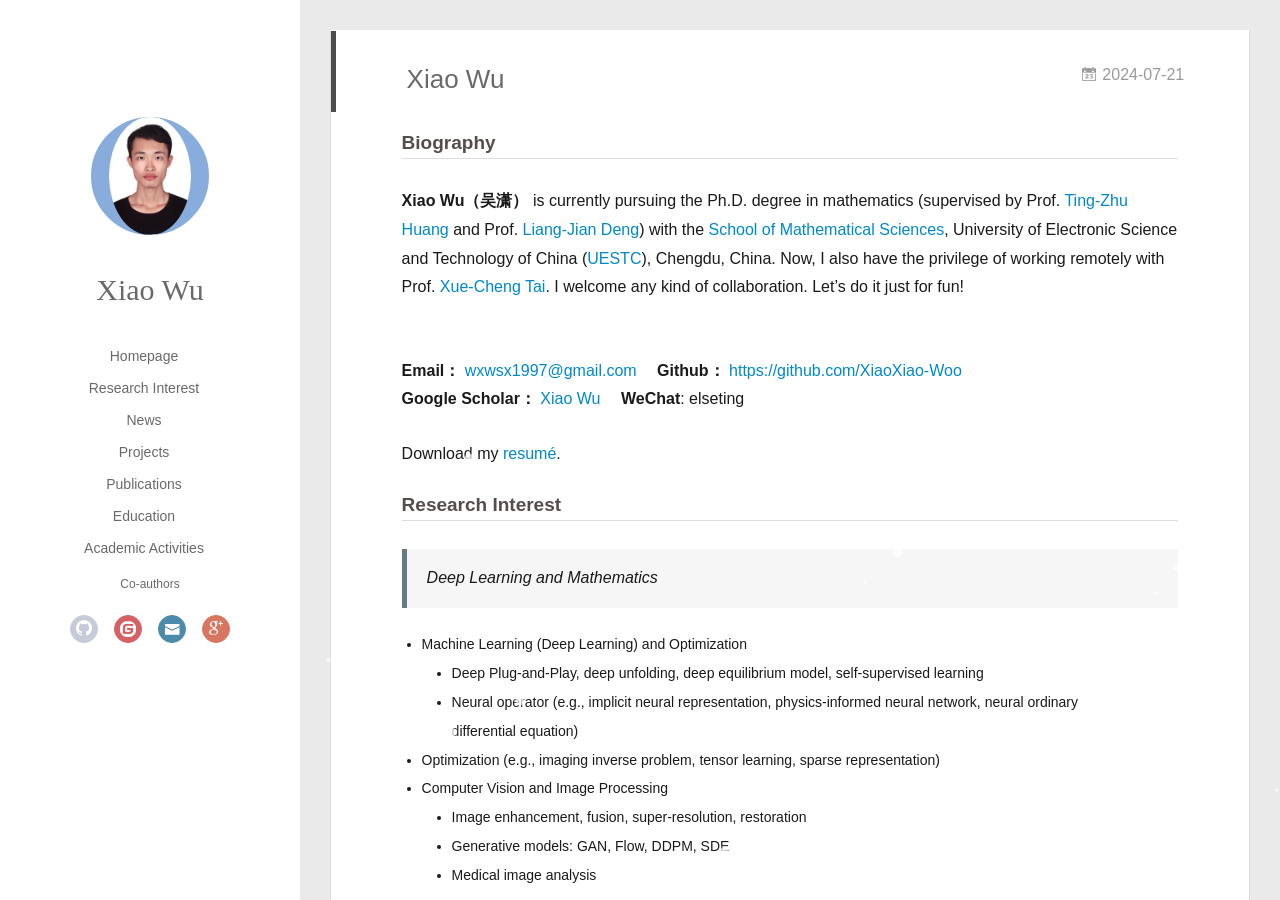
==== commit f0c17d4c: "Site updated: 2024-07-26 16:24:29" ====
--- a/index.html
+++ b/index.html
@@ -297,7 +297,7 @@
 }
 </script>
 <h3><span id="biography">Biography</span></h3><p><strong>Xiao Wu（吴潇）</strong> is currently pursuing the Ph.D. degree in mathematics (supervised by Prof. <a target="_blank" rel="noopener" href="http://www.math.uestc.edu.cn/info/1081/2041.htm">Ting-Zhu Huang</a> and Prof. <a target="_blank" rel="noopener" href="https://liangjiandeng.github.io/">Liang-Jian Deng</a>) with the <a target="_blank" rel="noopener" href="https://www.math.uestc.edu.cn/">School of Mathematical Sciences</a>, University of Electronic Science and Technology of China (<a target="_blank" rel="noopener" href="https://www.uestc.edu.cn/">UESTC</a>), Chengdu, China. Now, I also have the privilege of working remotely with Prof. <a target="_blank" rel="noopener" href="https://www.norceresearch.no/en/persons/xue-cheng-tai/36095434">Xue-Cheng Tai</a>. I welcome any kind of collaboration. Let’s do it just for fun!</p>
-<p> <br> <strong>Email：</strong> <a href="mailto:&#x77;&#120;&#119;&#115;&#120;&#x31;&#x39;&#x39;&#55;&#64;&#x67;&#109;&#97;&#105;&#108;&#46;&#99;&#x6f;&#x6d;">&#x77;&#120;&#119;&#115;&#120;&#x31;&#x39;&#x39;&#55;&#64;&#x67;&#109;&#97;&#105;&#108;&#46;&#99;&#x6f;&#x6d;</a>&emsp; <strong>Github：</strong> <a target="_blank" rel="noopener" href="https://github.com/XiaoXiao-Woo">https://github.com/XiaoXiao-Woo</a> &emsp;<br><strong>Google Scholar：</strong>  <a target="_blank" rel="noopener" href="https://scholar.google.com/citations?user=-aFhoQgAAAAJ">Xiao Wu</a>&emsp;  <strong>WeChat</strong>: elseting</p>
+<p> <br> <strong>Email：</strong> <a href="mailto:&#119;&#120;&#x77;&#x73;&#x78;&#49;&#57;&#x39;&#55;&#x40;&#x67;&#109;&#x61;&#105;&#x6c;&#x2e;&#99;&#x6f;&#x6d;">&#119;&#120;&#x77;&#x73;&#x78;&#49;&#57;&#x39;&#55;&#x40;&#x67;&#109;&#x61;&#105;&#x6c;&#x2e;&#99;&#x6f;&#x6d;</a>&emsp; <strong>Github：</strong> <a target="_blank" rel="noopener" href="https://github.com/XiaoXiao-Woo">https://github.com/XiaoXiao-Woo</a> &emsp;<br><strong>Google Scholar：</strong>  <a target="_blank" rel="noopener" href="https://scholar.google.com/citations?user=-aFhoQgAAAAJ">Xiao Wu</a>&emsp;  <strong>WeChat</strong>: elseting</p>
 <p><i class="fas fa-download pr-1 fa-fw"></i> Download my
 <a href="/assets/resume_XiaoWu.pdf" target="_blank">resumé</a>.</p>
 
@@ -411,6 +411,28 @@
 month     = {October},    
 year      = {2021},    
 pages     = {14687-14696} }
+</pre>
+</div>
+
+<ul>
+<li>Yucheng Shu, <strong>Xiao Wu</strong>, Weisheng Li. LVC-Net: Medical image segmentation with noisy label based on local visual cues. <span style="color:red">International Conference on Medical Image Computing and Computer-Assisted Intervention</span> (<em><strong>MICCAI</strong></em>, <em><strong>first author (excluding supervisor)</strong></em>), 2019. (Early Accept)<br><a target="_blank" rel="noopener" href="https://ieeexplore.ieee.org/abstract/document/10308614">[pdf]</a> <a href="#" onclick="toggleBibtex('LVCNet');" class="textlink">[BibTeX]</a></li>
+</ul>
+<!-- <p><a class="btn btn-outline-primary btn-page-header btn-sm" href="https://aclanthology.org/2023.findings-acl.461.pdf" target="_blank" rel="noopener">PDF</a>
+<a href="#" class="btn btn-outline-primary btn-page-header btn-sm js-cite-modal" data-filename="/publication/sdmattack/cite.bib">Cite</a></p> -->
+
+<div id="bib_LVCNet" class="BibTeX noshow">
+<pre>
+@InProceedings{LVC-Net,
+author="Shu, Yucheng
+and Wu, Xiao
+and Li, Weisheng",,
+title="LVC-Net: Medical Image Segmentation with Noisy Label Based on Local Visual Cues",
+booktitle="Medical Image Computing and Computer Assisted Intervention -- MICCAI 2019",
+year="2019",
+publisher="Springer International Publishing",
+address="Cham",
+pages="558--566",
+}
 </pre>
 </div>
 
@@ -660,28 +682,6 @@
 keywords = {multiscale, convolution neural networks, spectral-to-spatial, pansharpening}, 
 location = {Virtual Event, China}, 
 series = {MM '21} }
-</pre>
-</div>
-
-<ul>
-<li>Yucheng Shu, <strong>Xiao Wu</strong>, Weisheng Li. LVC-Net: Medical image segmentation with noisy label based on local visual cues. <span style="color:red">International Conference on Medical Image Computing and Computer-Assisted Intervention</span> (<em><strong>MICCAI</strong></em>, <em><strong>first author (excluding supervisor)</strong></em>), 2019. (Early Accept)<br><a target="_blank" rel="noopener" href="https://ieeexplore.ieee.org/abstract/document/10308614">[pdf]</a> <a href="#" onclick="toggleBibtex('LVCNet');" class="textlink">[BibTeX]</a></li>
-</ul>
-<!-- <p><a class="btn btn-outline-primary btn-page-header btn-sm" href="https://aclanthology.org/2023.findings-acl.461.pdf" target="_blank" rel="noopener">PDF</a>
-<a href="#" class="btn btn-outline-primary btn-page-header btn-sm js-cite-modal" data-filename="/publication/sdmattack/cite.bib">Cite</a></p> -->
-
-<div id="bib_LVCNet" class="BibTeX noshow">
-<pre>
-@InProceedings{LVC-Net,
-author="Shu, Yucheng
-and Wu, Xiao
-and Li, Weisheng",,
-title="LVC-Net: Medical Image Segmentation with Noisy Label Based on Local Visual Cues",
-booktitle="Medical Image Computing and Computer Assisted Intervention -- MICCAI 2019",
-year="2019",
-publisher="Springer International Publishing",
-address="Cham",
-pages="558--566",
-}
 </pre>
 </div>
 
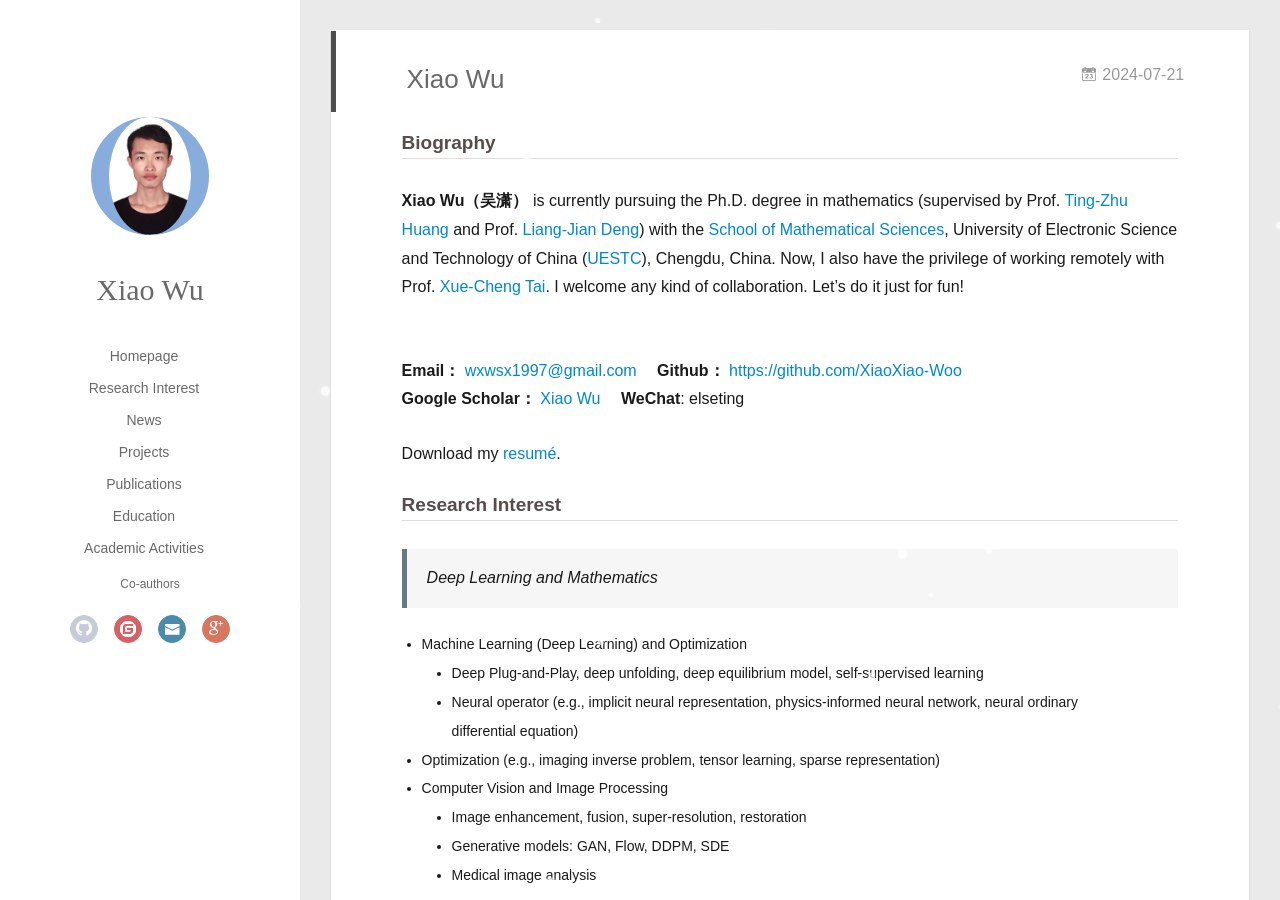
==== commit 664b10da: "Site updated: 2024-07-29 15:25:50" ====
--- a/index.html
+++ b/index.html
@@ -297,7 +297,7 @@
 }
 </script>
 <h3><span id="biography">Biography</span></h3><p><strong>Xiao Wu（吴潇）</strong> is currently pursuing the Ph.D. degree in mathematics (supervised by Prof. <a target="_blank" rel="noopener" href="http://www.math.uestc.edu.cn/info/1081/2041.htm">Ting-Zhu Huang</a> and Prof. <a target="_blank" rel="noopener" href="https://liangjiandeng.github.io/">Liang-Jian Deng</a>) with the <a target="_blank" rel="noopener" href="https://www.math.uestc.edu.cn/">School of Mathematical Sciences</a>, University of Electronic Science and Technology of China (<a target="_blank" rel="noopener" href="https://www.uestc.edu.cn/">UESTC</a>), Chengdu, China. Now, I also have the privilege of working remotely with Prof. <a target="_blank" rel="noopener" href="https://www.norceresearch.no/en/persons/xue-cheng-tai/36095434">Xue-Cheng Tai</a>. I welcome any kind of collaboration. Let’s do it just for fun!</p>
-<p> <br> <strong>Email：</strong> <a href="mailto:&#119;&#120;&#x77;&#x73;&#x78;&#49;&#57;&#x39;&#55;&#x40;&#x67;&#109;&#x61;&#105;&#x6c;&#x2e;&#99;&#x6f;&#x6d;">&#119;&#120;&#x77;&#x73;&#x78;&#49;&#57;&#x39;&#55;&#x40;&#x67;&#109;&#x61;&#105;&#x6c;&#x2e;&#99;&#x6f;&#x6d;</a>&emsp; <strong>Github：</strong> <a target="_blank" rel="noopener" href="https://github.com/XiaoXiao-Woo">https://github.com/XiaoXiao-Woo</a> &emsp;<br><strong>Google Scholar：</strong>  <a target="_blank" rel="noopener" href="https://scholar.google.com/citations?user=-aFhoQgAAAAJ">Xiao Wu</a>&emsp;  <strong>WeChat</strong>: elseting</p>
+<p> <br> <strong>Email：</strong> <a href="mailto:&#119;&#x78;&#x77;&#115;&#120;&#49;&#x39;&#57;&#55;&#64;&#103;&#109;&#97;&#105;&#x6c;&#x2e;&#x63;&#x6f;&#109;">&#119;&#x78;&#x77;&#115;&#120;&#49;&#x39;&#57;&#55;&#64;&#103;&#109;&#97;&#105;&#x6c;&#x2e;&#x63;&#x6f;&#109;</a>&emsp; <strong>Github：</strong> <a target="_blank" rel="noopener" href="https://github.com/XiaoXiao-Woo">https://github.com/XiaoXiao-Woo</a> &emsp;<br><strong>Google Scholar：</strong>  <a target="_blank" rel="noopener" href="https://scholar.google.com/citations?user=-aFhoQgAAAAJ">Xiao Wu</a>&emsp;  <strong>WeChat</strong>: elseting</p>
 <p><i class="fas fa-download pr-1 fa-fw"></i> Download my
 <a href="/assets/resume_XiaoWu.pdf" target="_blank">resumé</a>.</p>
 
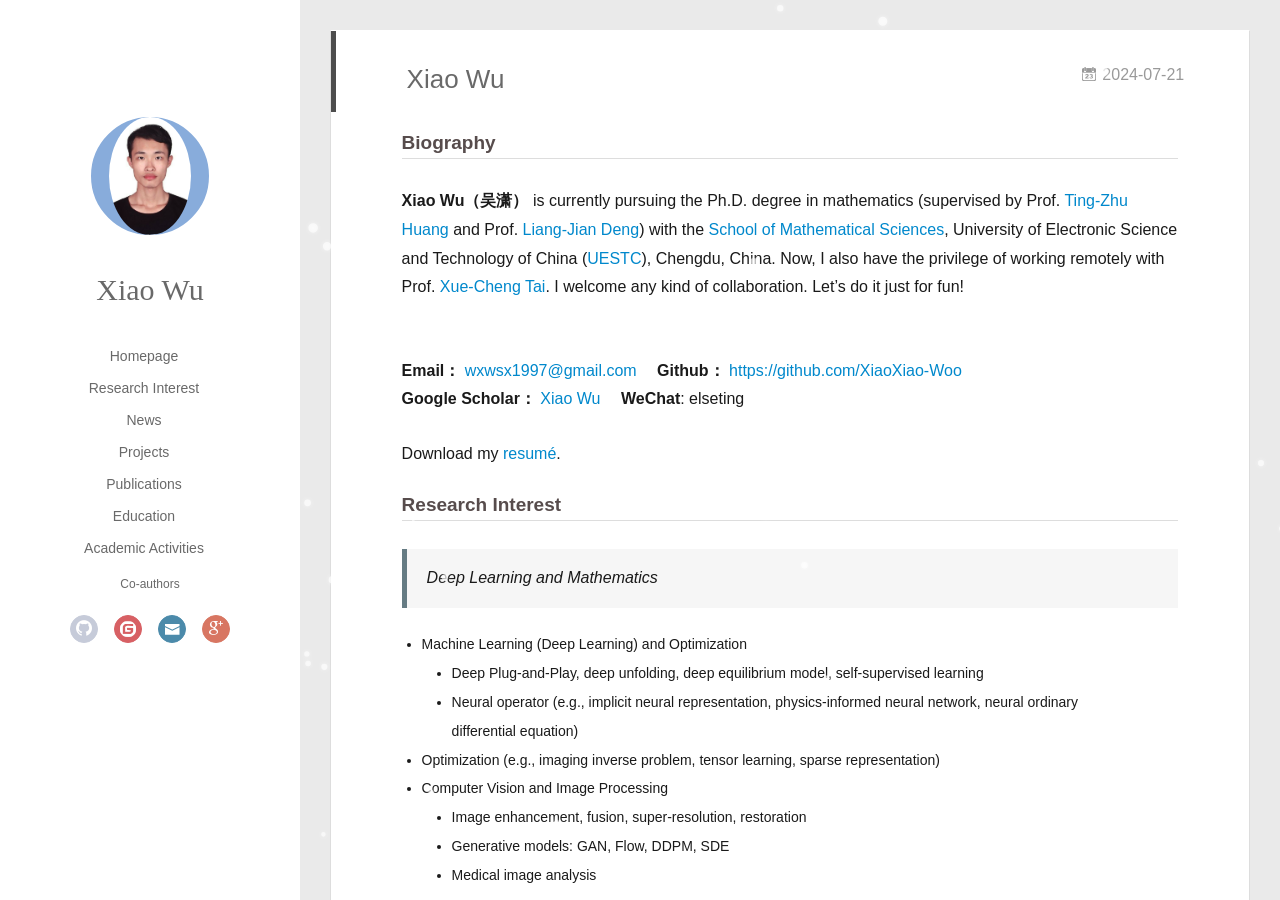
==== commit 36e5a671: "Site updated: 2024-07-29 15:38:14" ====
--- a/index.html
+++ b/index.html
@@ -297,7 +297,7 @@
 }
 </script>
 <h3><span id="biography">Biography</span></h3><p><strong>Xiao Wu（吴潇）</strong> is currently pursuing the Ph.D. degree in mathematics (supervised by Prof. <a target="_blank" rel="noopener" href="http://www.math.uestc.edu.cn/info/1081/2041.htm">Ting-Zhu Huang</a> and Prof. <a target="_blank" rel="noopener" href="https://liangjiandeng.github.io/">Liang-Jian Deng</a>) with the <a target="_blank" rel="noopener" href="https://www.math.uestc.edu.cn/">School of Mathematical Sciences</a>, University of Electronic Science and Technology of China (<a target="_blank" rel="noopener" href="https://www.uestc.edu.cn/">UESTC</a>), Chengdu, China. Now, I also have the privilege of working remotely with Prof. <a target="_blank" rel="noopener" href="https://www.norceresearch.no/en/persons/xue-cheng-tai/36095434">Xue-Cheng Tai</a>. I welcome any kind of collaboration. Let’s do it just for fun!</p>
-<p> <br> <strong>Email：</strong> <a href="mailto:&#119;&#x78;&#x77;&#115;&#120;&#49;&#x39;&#57;&#55;&#64;&#103;&#109;&#97;&#105;&#x6c;&#x2e;&#x63;&#x6f;&#109;">&#119;&#x78;&#x77;&#115;&#120;&#49;&#x39;&#57;&#55;&#64;&#103;&#109;&#97;&#105;&#x6c;&#x2e;&#x63;&#x6f;&#109;</a>&emsp; <strong>Github：</strong> <a target="_blank" rel="noopener" href="https://github.com/XiaoXiao-Woo">https://github.com/XiaoXiao-Woo</a> &emsp;<br><strong>Google Scholar：</strong>  <a target="_blank" rel="noopener" href="https://scholar.google.com/citations?user=-aFhoQgAAAAJ">Xiao Wu</a>&emsp;  <strong>WeChat</strong>: elseting</p>
+<p> <br> <strong>Email：</strong> <a href="mailto:&#119;&#x78;&#x77;&#115;&#120;&#49;&#57;&#x39;&#55;&#x40;&#103;&#109;&#97;&#105;&#108;&#x2e;&#x63;&#111;&#109;">&#119;&#x78;&#x77;&#115;&#120;&#49;&#57;&#x39;&#55;&#x40;&#103;&#109;&#97;&#105;&#108;&#x2e;&#x63;&#111;&#109;</a>&emsp; <strong>Github：</strong> <a target="_blank" rel="noopener" href="https://github.com/XiaoXiao-Woo">https://github.com/XiaoXiao-Woo</a> &emsp;<br><strong>Google Scholar：</strong>  <a target="_blank" rel="noopener" href="https://scholar.google.com/citations?user=-aFhoQgAAAAJ">Xiao Wu</a>&emsp;  <strong>WeChat</strong>: elseting</p>
 <p><i class="fas fa-download pr-1 fa-fw"></i> Download my
 <a href="/assets/resume_XiaoWu.pdf" target="_blank">resumé</a>.</p>
 
@@ -336,15 +336,15 @@
 </ul>
 </li>
 <li>PanCollection (Public remote sensing image pansharpening <a target="_blank" rel="noopener" href="https://github.com/liangjiandeng/PanCollection">dataset</a> and <a target="_blank" rel="noopener" href="https://github.com/XiaoXiao-Woo/PanCollection">toolbox</a></li>
-<li><a target="_blank" rel="noopener" href="https://github.com/XiaoXiao-Woo/derain">Image Deraining</a></li>
-<li><a href>Multi-source Image Fusion</a> (Multispectral-visible, multispectral-hyperspectral, visible-infrared image fusion) is coming soon<ul>
+<li><a target="_blank" rel="noopener" href="https://github.com/XiaoXiao-Woo/derain">Image deraining</a></li>
+<li><a href>Multi-source image fusion</a> (Multispectral-visible, multispectral-hyperspectral, visible-infrared image fusion) is coming soon<ul>
 <li>The <a target="_blank" rel="noopener" href="https://github.com/294coder/Efficient-MIF">first edition</a> has been released</li>
 </ul>
 </li>
 </ul>
 </li>
 <li>MATLAB Toolbox<ul>
-<li><a target="_blank" rel="noopener" href="https://github.com/XiaoXiao-Woo/LRF_TW">Tensor Decomposition</a><ul>
+<li><a target="_blank" rel="noopener" href="https://github.com/XiaoXiao-Woo/LRF_TW">Tensor decomposition</a><ul>
 <li>The complete version will be released with benchmark for tensor completion tasks</li>
 </ul>
 </li>
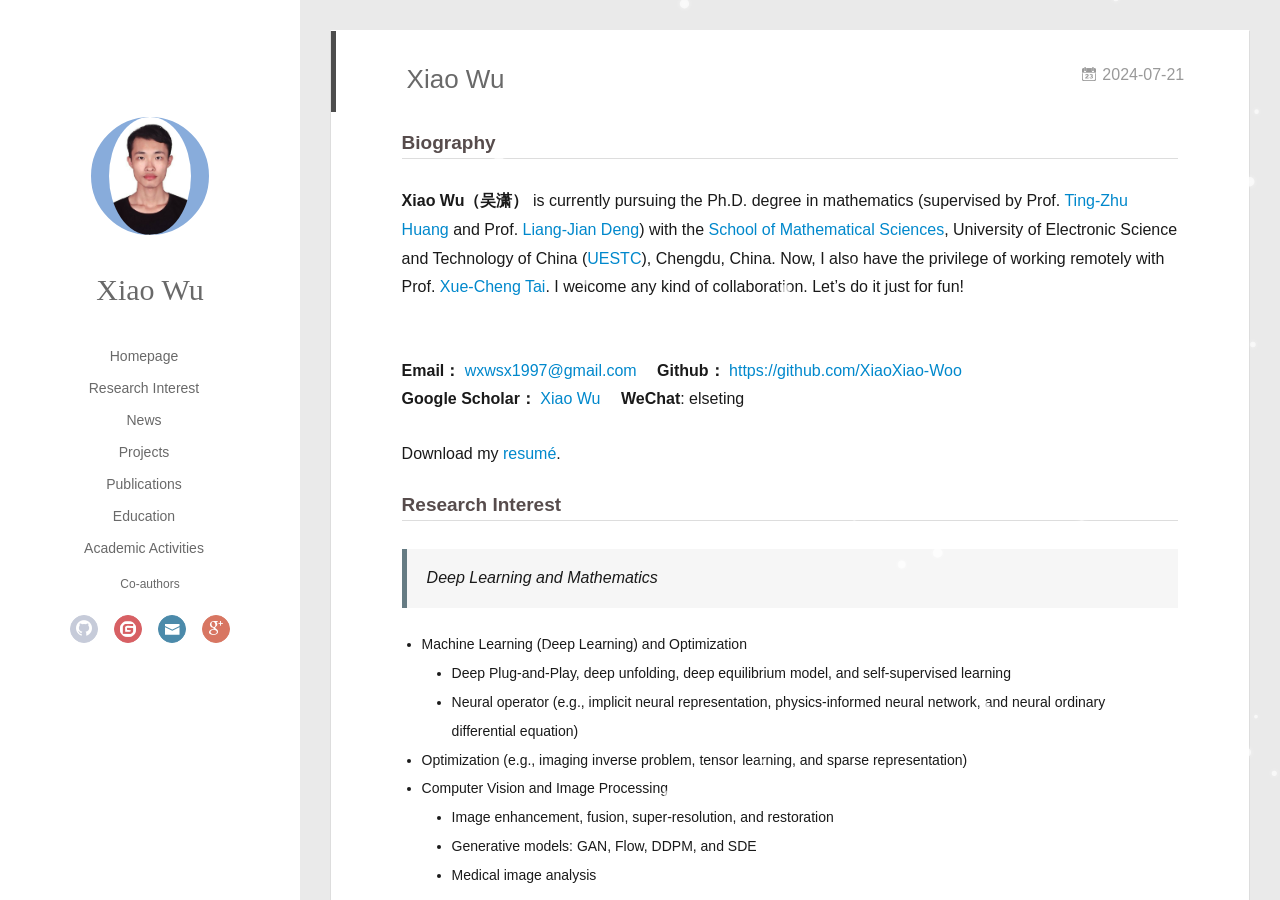
==== commit c6117ddb: "Site updated: 2024-08-15 16:20:41" ====
--- a/index.html
+++ b/index.html
@@ -297,7 +297,7 @@
 }
 </script>
 <h3><span id="biography">Biography</span></h3><p><strong>Xiao Wu（吴潇）</strong> is currently pursuing the Ph.D. degree in mathematics (supervised by Prof. <a target="_blank" rel="noopener" href="http://www.math.uestc.edu.cn/info/1081/2041.htm">Ting-Zhu Huang</a> and Prof. <a target="_blank" rel="noopener" href="https://liangjiandeng.github.io/">Liang-Jian Deng</a>) with the <a target="_blank" rel="noopener" href="https://www.math.uestc.edu.cn/">School of Mathematical Sciences</a>, University of Electronic Science and Technology of China (<a target="_blank" rel="noopener" href="https://www.uestc.edu.cn/">UESTC</a>), Chengdu, China. Now, I also have the privilege of working remotely with Prof. <a target="_blank" rel="noopener" href="https://www.norceresearch.no/en/persons/xue-cheng-tai/36095434">Xue-Cheng Tai</a>. I welcome any kind of collaboration. Let’s do it just for fun!</p>
-<p> <br> <strong>Email：</strong> <a href="mailto:&#119;&#x78;&#x77;&#115;&#120;&#49;&#57;&#x39;&#55;&#x40;&#103;&#109;&#97;&#105;&#108;&#x2e;&#x63;&#111;&#109;">&#119;&#x78;&#x77;&#115;&#120;&#49;&#57;&#x39;&#55;&#x40;&#103;&#109;&#97;&#105;&#108;&#x2e;&#x63;&#111;&#109;</a>&emsp; <strong>Github：</strong> <a target="_blank" rel="noopener" href="https://github.com/XiaoXiao-Woo">https://github.com/XiaoXiao-Woo</a> &emsp;<br><strong>Google Scholar：</strong>  <a target="_blank" rel="noopener" href="https://scholar.google.com/citations?user=-aFhoQgAAAAJ">Xiao Wu</a>&emsp;  <strong>WeChat</strong>: elseting</p>
+<p> <br> <strong>Email：</strong> <a href="mailto:&#119;&#x78;&#119;&#x73;&#120;&#x31;&#57;&#57;&#55;&#x40;&#103;&#109;&#97;&#105;&#x6c;&#x2e;&#99;&#111;&#x6d;">&#119;&#x78;&#119;&#x73;&#120;&#x31;&#57;&#57;&#55;&#x40;&#103;&#109;&#97;&#105;&#x6c;&#x2e;&#99;&#111;&#x6d;</a>&emsp; <strong>Github：</strong> <a target="_blank" rel="noopener" href="https://github.com/XiaoXiao-Woo">https://github.com/XiaoXiao-Woo</a> &emsp;<br><strong>Google Scholar：</strong>  <a target="_blank" rel="noopener" href="https://scholar.google.com/citations?user=-aFhoQgAAAAJ">Xiao Wu</a>&emsp;  <strong>WeChat</strong>: elseting</p>
 <p><i class="fas fa-download pr-1 fa-fw"></i> Download my
 <a href="/assets/resume_XiaoWu.pdf" target="_blank">resumé</a>.</p>
 
@@ -307,14 +307,14 @@
 </blockquote>
 <ul>
 <li>Machine Learning (Deep Learning) and Optimization<ul>
-<li>Deep Plug-and-Play, deep unfolding, deep equilibrium model, self-supervised learning </li>
-<li>Neural operator (e.g., implicit neural representation, physics-informed neural network, neural ordinary differential equation)</li>
-</ul>
-</li>
-<li>Optimization (e.g., imaging inverse problem, tensor learning, sparse representation)</li>
+<li>Deep Plug-and-Play, deep unfolding, deep equilibrium model, and self-supervised learning </li>
+<li>Neural operator (e.g., implicit neural representation, physics-informed neural network, and neural ordinary differential equation)</li>
+</ul>
+</li>
+<li>Optimization (e.g., imaging inverse problem, tensor learning, and sparse representation)</li>
 <li>Computer Vision and Image Processing<ul>
-<li>Image enhancement, fusion, super-resolution, restoration</li>
-<li>Generative models: GAN, Flow, DDPM, SDE</li>
+<li>Image enhancement, fusion, super-resolution, and restoration</li>
+<li>Generative models: GAN, Flow, DDPM, and SDE</li>
 <li>Medical image analysis</li>
 </ul>
 </li>
@@ -332,7 +332,7 @@
 <li>Faster library loading speed based on reflection mechanism</li>
 <li>UDL is based on <a target="_blank" rel="noopener" href="https://github.com/open-mmlab/mmcv/tree/1.x">MMCV</a> which provides various functionalities</li>
 <li>UDL is based on <a target="_blank" rel="noopener" href="https://github.com/microsoft/nni">NNI</a> to perform automatic machine learning</li>
-<li>UDL provides distributed computing based on <a target="_blank" rel="noopener" href="https://github.com/huggingface/accelerate">Accerlerate</a> (huggingface) and Pytorch implementation</li>
+<li>UDL provides distributed training based on <a target="_blank" rel="noopener" href="https://github.com/huggingface/accelerate">Accerlerate</a> (huggingface) and Pytorch implementation</li>
 </ul>
 </li>
 <li>PanCollection (Public remote sensing image pansharpening <a target="_blank" rel="noopener" href="https://github.com/liangjiandeng/PanCollection">dataset</a> and <a target="_blank" rel="noopener" href="https://github.com/XiaoXiao-Woo/PanCollection">toolbox</a></li>
@@ -354,7 +354,7 @@
 </ul>
 <h3><span id="publications">Publications</span></h3><p><strong>Accepted &amp; Preprint</strong></p>
 <ul>
-<li> Zihan Cao<sup>1</sup>, <strong>Xiao Wu</strong><sup>1</sup>, Liang-Jian Deng*, Yu Zhong. A Novel State Space Model with Local Enhancement and State Sharing for Image Fusion. <span style="color:red">Proceedings of the ACM International Conference on Multimedia</span> (<em><strong>ACM MM</strong></em>), 2024.<br><a target="_blank" rel="noopener" href="https://arxiv.org/abs/2404.09293">[pdf]</a> <a href="#" onclick="toggleBibtex('s2l');" class="textlink">[BibTeX]</a> <a><a href>[Code is coming soon]</a></a></li>
+<li> Zihan Cao<sup>1</sup>, <strong>Xiao Wu</strong><sup>1</sup>, Liang-Jian Deng*, Yu Zhong. A Novel State Space Model with Local Enhancement and State Sharing for Image Fusion. <span style="color:red">Proceedings of the ACM International Conference on Multimedia</span> (<em><strong>ACM MM</strong></em>), 2024.<br><a target="_blank" rel="noopener" href="https://arxiv.org/abs/2404.09293">[pdf]</a> <a href="#" onclick="toggleBibtex('s2l');" class="textlink">[BibTeX]</a> <a><a href>[Code is coming soon]</a></a> (<sup>1</sup> denotes the equal contribution)</li>
 </ul>
 <div id="bib_s2l" class="BibTeX noshow">
 <pre>
@@ -708,9 +708,14 @@
 </li>
 </ul>
 <h3><span id="academic-activities">Academic Activities</span></h3><ul>
-<li><p>Reviewer</p>
-<ul>
+<li><p>Conference Reviewer</p>
+<ul>
+<li>AAAI 2025 PC member</li>
 <li>NeurIPS 2024, IJCAI 2024, CVPR 2024, MICCAI 2024, ICIP 2024… </li>
+</ul>
+</li>
+<li><p>Journal Reviewer</p>
+<ul>
 <li>IEEE TGRS, IEEE JSTARS, IEEE GRSL, …</li>
 </ul>
 </li>
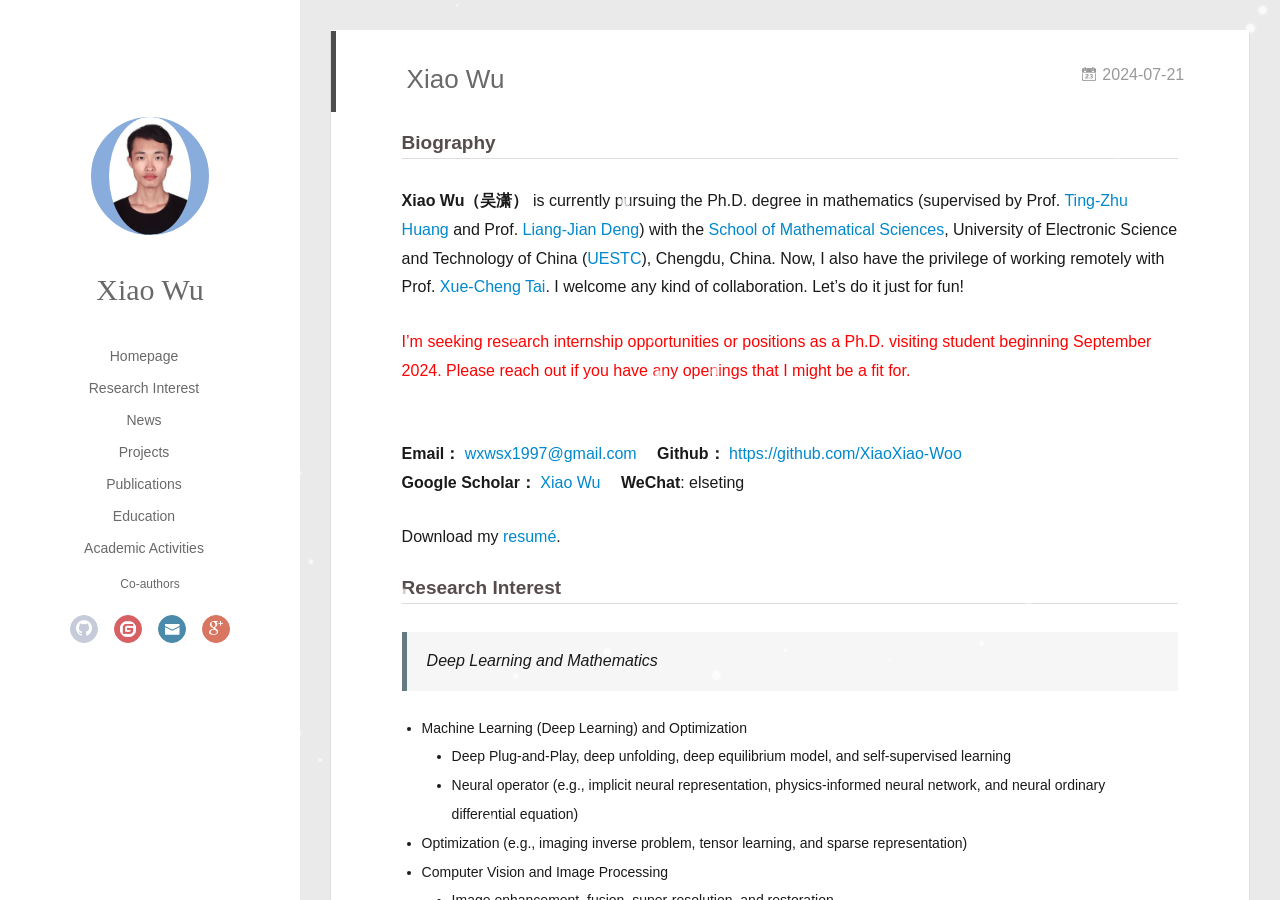
==== commit 7fd4e922: "Site updated: 2024-08-15 18:40:37" ====
--- a/index.html
+++ b/index.html
@@ -297,7 +297,8 @@
 }
 </script>
 <h3><span id="biography">Biography</span></h3><p><strong>Xiao Wu（吴潇）</strong> is currently pursuing the Ph.D. degree in mathematics (supervised by Prof. <a target="_blank" rel="noopener" href="http://www.math.uestc.edu.cn/info/1081/2041.htm">Ting-Zhu Huang</a> and Prof. <a target="_blank" rel="noopener" href="https://liangjiandeng.github.io/">Liang-Jian Deng</a>) with the <a target="_blank" rel="noopener" href="https://www.math.uestc.edu.cn/">School of Mathematical Sciences</a>, University of Electronic Science and Technology of China (<a target="_blank" rel="noopener" href="https://www.uestc.edu.cn/">UESTC</a>), Chengdu, China. Now, I also have the privilege of working remotely with Prof. <a target="_blank" rel="noopener" href="https://www.norceresearch.no/en/persons/xue-cheng-tai/36095434">Xue-Cheng Tai</a>. I welcome any kind of collaboration. Let’s do it just for fun!</p>
-<p> <br> <strong>Email：</strong> <a href="mailto:&#119;&#x78;&#119;&#x73;&#120;&#x31;&#57;&#57;&#55;&#x40;&#103;&#109;&#97;&#105;&#x6c;&#x2e;&#99;&#111;&#x6d;">&#119;&#x78;&#119;&#x73;&#120;&#x31;&#57;&#57;&#55;&#x40;&#103;&#109;&#97;&#105;&#x6c;&#x2e;&#99;&#111;&#x6d;</a>&emsp; <strong>Github：</strong> <a target="_blank" rel="noopener" href="https://github.com/XiaoXiao-Woo">https://github.com/XiaoXiao-Woo</a> &emsp;<br><strong>Google Scholar：</strong>  <a target="_blank" rel="noopener" href="https://scholar.google.com/citations?user=-aFhoQgAAAAJ">Xiao Wu</a>&emsp;  <strong>WeChat</strong>: elseting</p>
+<p><span style="color:red">I’m seeking research internship opportunities or positions as a Ph.D. visiting student beginning September 2024. Please reach out if you have any openings that I might be a fit for.</span></p>
+<p> <br> <strong>Email：</strong> <a href="mailto:&#x77;&#x78;&#x77;&#115;&#x78;&#x31;&#57;&#x39;&#55;&#64;&#x67;&#109;&#97;&#x69;&#108;&#46;&#99;&#x6f;&#109;">&#x77;&#x78;&#x77;&#115;&#x78;&#x31;&#57;&#x39;&#55;&#64;&#x67;&#109;&#97;&#x69;&#108;&#46;&#99;&#x6f;&#109;</a>&emsp; <strong>Github：</strong> <a target="_blank" rel="noopener" href="https://github.com/XiaoXiao-Woo">https://github.com/XiaoXiao-Woo</a> &emsp;<br><strong>Google Scholar：</strong>  <a target="_blank" rel="noopener" href="https://scholar.google.com/citations?user=-aFhoQgAAAAJ">Xiao Wu</a>&emsp;  <strong>WeChat</strong>: elseting</p>
 <p><i class="fas fa-download pr-1 fa-fw"></i> Download my
 <a href="/assets/resume_XiaoWu.pdf" target="_blank">resumé</a>.</p>
 
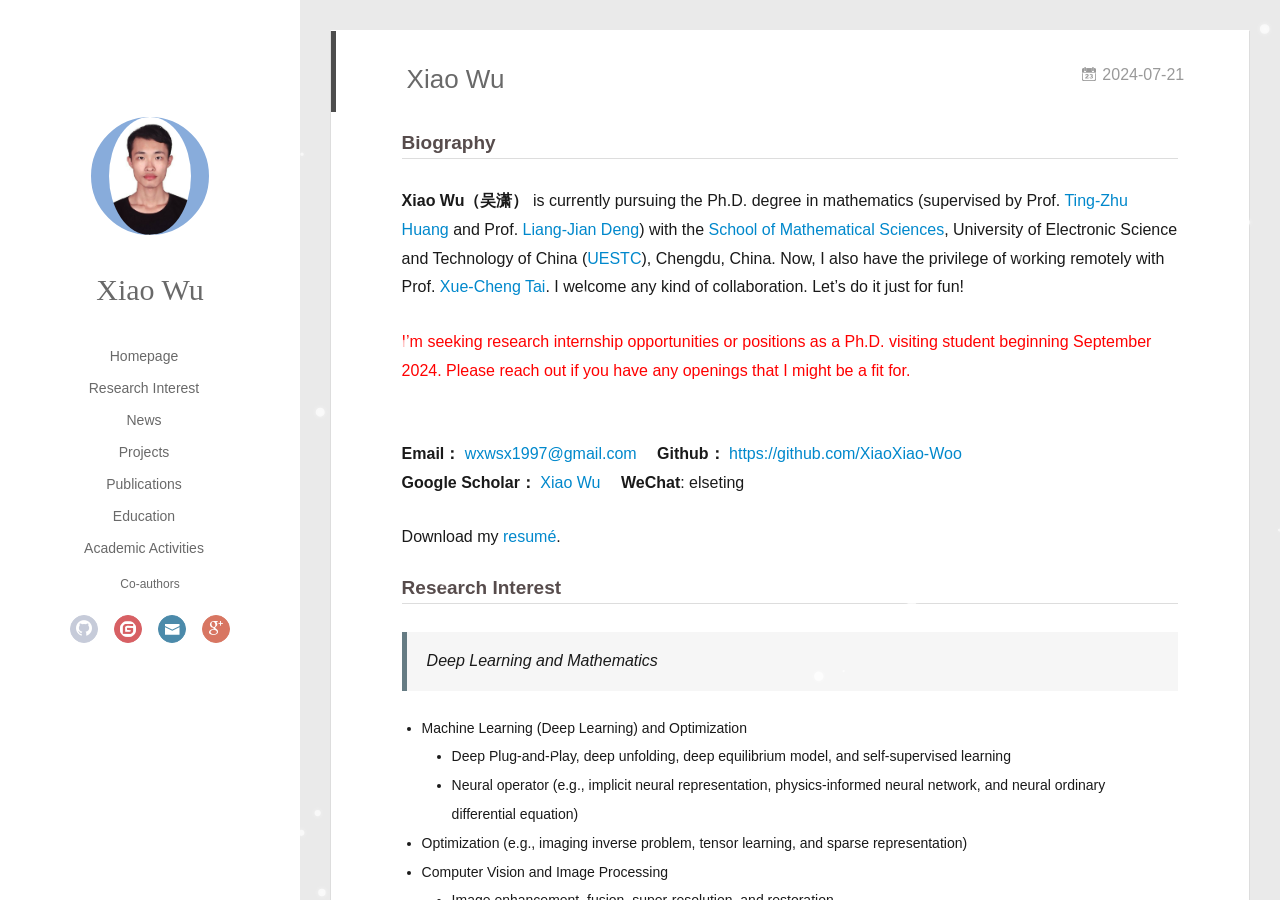
==== commit 3afb50d3: "Site updated: 2024-08-25 11:38:43" ====
--- a/index.html
+++ b/index.html
@@ -298,7 +298,7 @@
 </script>
 <h3><span id="biography">Biography</span></h3><p><strong>Xiao Wu（吴潇）</strong> is currently pursuing the Ph.D. degree in mathematics (supervised by Prof. <a target="_blank" rel="noopener" href="http://www.math.uestc.edu.cn/info/1081/2041.htm">Ting-Zhu Huang</a> and Prof. <a target="_blank" rel="noopener" href="https://liangjiandeng.github.io/">Liang-Jian Deng</a>) with the <a target="_blank" rel="noopener" href="https://www.math.uestc.edu.cn/">School of Mathematical Sciences</a>, University of Electronic Science and Technology of China (<a target="_blank" rel="noopener" href="https://www.uestc.edu.cn/">UESTC</a>), Chengdu, China. Now, I also have the privilege of working remotely with Prof. <a target="_blank" rel="noopener" href="https://www.norceresearch.no/en/persons/xue-cheng-tai/36095434">Xue-Cheng Tai</a>. I welcome any kind of collaboration. Let’s do it just for fun!</p>
 <p><span style="color:red">I’m seeking research internship opportunities or positions as a Ph.D. visiting student beginning September 2024. Please reach out if you have any openings that I might be a fit for.</span></p>
-<p> <br> <strong>Email：</strong> <a href="mailto:&#x77;&#x78;&#x77;&#115;&#x78;&#x31;&#57;&#x39;&#55;&#64;&#x67;&#109;&#97;&#x69;&#108;&#46;&#99;&#x6f;&#109;">&#x77;&#x78;&#x77;&#115;&#x78;&#x31;&#57;&#x39;&#55;&#64;&#x67;&#109;&#97;&#x69;&#108;&#46;&#99;&#x6f;&#109;</a>&emsp; <strong>Github：</strong> <a target="_blank" rel="noopener" href="https://github.com/XiaoXiao-Woo">https://github.com/XiaoXiao-Woo</a> &emsp;<br><strong>Google Scholar：</strong>  <a target="_blank" rel="noopener" href="https://scholar.google.com/citations?user=-aFhoQgAAAAJ">Xiao Wu</a>&emsp;  <strong>WeChat</strong>: elseting</p>
+<p> <br> <strong>Email：</strong> <a href="mailto:&#x77;&#120;&#119;&#115;&#120;&#x31;&#57;&#x39;&#55;&#64;&#103;&#x6d;&#97;&#105;&#x6c;&#46;&#x63;&#x6f;&#x6d;">&#x77;&#120;&#119;&#115;&#120;&#x31;&#57;&#x39;&#55;&#64;&#103;&#x6d;&#97;&#105;&#x6c;&#46;&#x63;&#x6f;&#x6d;</a>&emsp; <strong>Github：</strong> <a target="_blank" rel="noopener" href="https://github.com/XiaoXiao-Woo">https://github.com/XiaoXiao-Woo</a> &emsp;<br><strong>Google Scholar：</strong>  <a target="_blank" rel="noopener" href="https://scholar.google.com/citations?user=-aFhoQgAAAAJ">Xiao Wu</a>&emsp;  <strong>WeChat</strong>: elseting</p>
 <p><i class="fas fa-download pr-1 fa-fw"></i> Download my
 <a href="/assets/resume_XiaoWu.pdf" target="_blank">resumé</a>.</p>
 
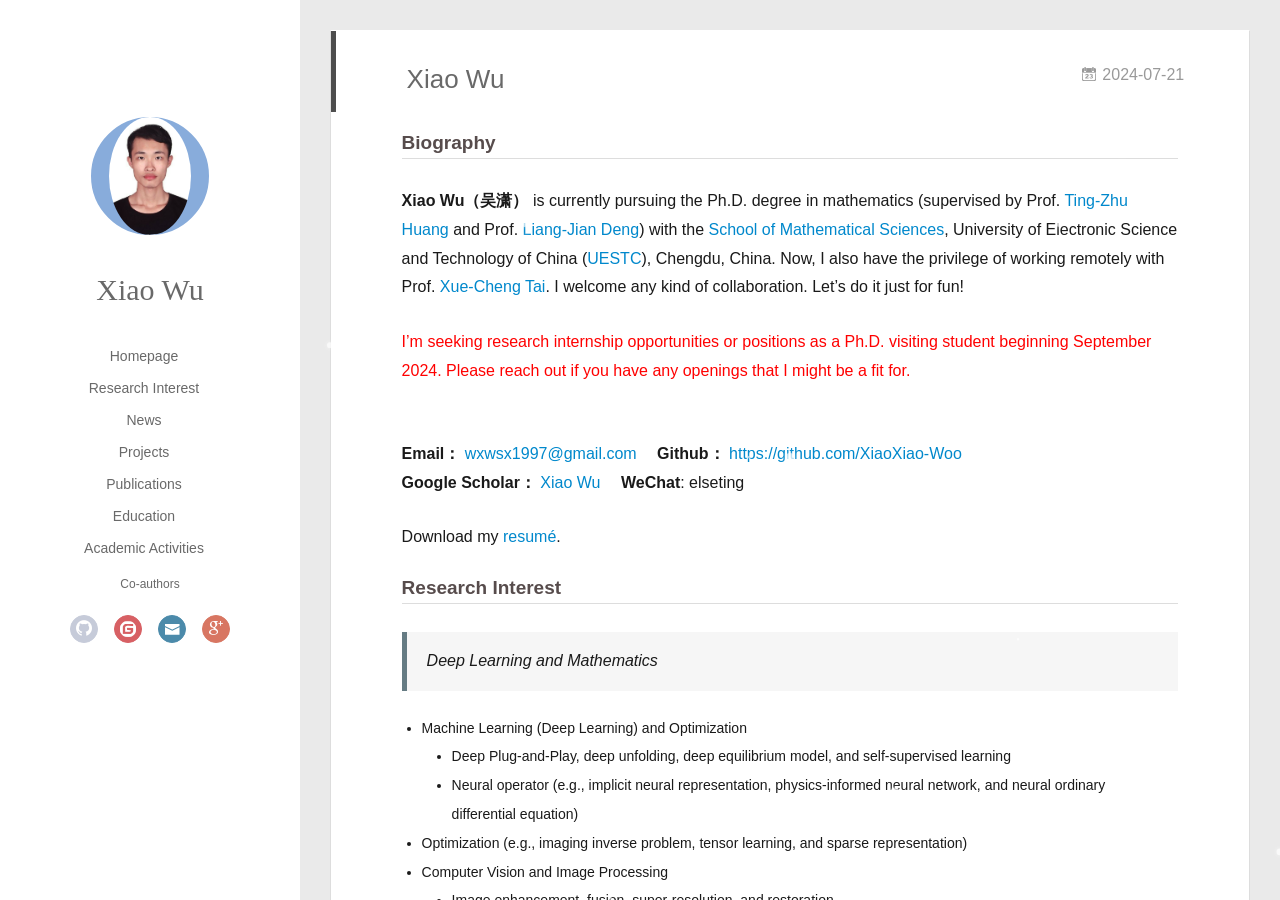
==== commit 383a56a1: "Site updated: 2024-08-25 18:41:43" ====
--- a/index.html
+++ b/index.html
@@ -282,7 +282,6 @@
   background-color: #eeeeee;
   }
 </style>
-
 <script>
 function toggleBibtex(articleid) {
   event.preventDefault(); // 阻止默认链接行为
@@ -296,40 +295,47 @@
   }
 }
 </script>
-<h3><span id="biography">Biography</span></h3><p><strong>Xiao Wu（吴潇）</strong> is currently pursuing the Ph.D. degree in mathematics (supervised by Prof. <a target="_blank" rel="noopener" href="http://www.math.uestc.edu.cn/info/1081/2041.htm">Ting-Zhu Huang</a> and Prof. <a target="_blank" rel="noopener" href="https://liangjiandeng.github.io/">Liang-Jian Deng</a>) with the <a target="_blank" rel="noopener" href="https://www.math.uestc.edu.cn/">School of Mathematical Sciences</a>, University of Electronic Science and Technology of China (<a target="_blank" rel="noopener" href="https://www.uestc.edu.cn/">UESTC</a>), Chengdu, China. Now, I also have the privilege of working remotely with Prof. <a target="_blank" rel="noopener" href="https://www.norceresearch.no/en/persons/xue-cheng-tai/36095434">Xue-Cheng Tai</a>. I welcome any kind of collaboration. Let’s do it just for fun!</p>
+<h3><span id="biography">Biography</span></h3>
+<p><strong>Xiao Wu（吴潇）</strong> is currently pursuing the Ph.D. degree in mathematics (supervised by Prof. <a target="_blank" rel="noopener" href="http://www.math.uestc.edu.cn/info/1081/2041.htm">Ting-Zhu Huang</a> and Prof. <a target="_blank" rel="noopener" href="https://liangjiandeng.github.io/">Liang-Jian Deng</a>) with the <a target="_blank" rel="noopener" href="https://www.math.uestc.edu.cn/">School of Mathematical Sciences</a>, University of Electronic Science and Technology of China (<a target="_blank" rel="noopener" href="https://www.uestc.edu.cn/">UESTC</a>), Chengdu, China. Now, I also have the privilege of working remotely with Prof. <a target="_blank" rel="noopener" href="https://www.norceresearch.no/en/persons/xue-cheng-tai/36095434">Xue-Cheng Tai</a>. I welcome any kind of collaboration. Let’s do it just for fun!</p>
 <p><span style="color:red">I’m seeking research internship opportunities or positions as a Ph.D. visiting student beginning September 2024. Please reach out if you have any openings that I might be a fit for.</span></p>
-<p> <br> <strong>Email：</strong> <a href="mailto:&#x77;&#120;&#119;&#115;&#120;&#x31;&#57;&#x39;&#55;&#64;&#103;&#x6d;&#97;&#105;&#x6c;&#46;&#x63;&#x6f;&#x6d;">&#x77;&#120;&#119;&#115;&#120;&#x31;&#57;&#x39;&#55;&#64;&#103;&#x6d;&#97;&#105;&#x6c;&#46;&#x63;&#x6f;&#x6d;</a>&emsp; <strong>Github：</strong> <a target="_blank" rel="noopener" href="https://github.com/XiaoXiao-Woo">https://github.com/XiaoXiao-Woo</a> &emsp;<br><strong>Google Scholar：</strong>  <a target="_blank" rel="noopener" href="https://scholar.google.com/citations?user=-aFhoQgAAAAJ">Xiao Wu</a>&emsp;  <strong>WeChat</strong>: elseting</p>
+<p><br> <strong>Email：</strong> <a href="mailto:wxwsx1997@gmail.com">wxwsx1997@gmail.com</a>  <strong>Github：</strong> <a target="_blank" rel="noopener" href="https://github.com/XiaoXiao-Woo">https://github.com/XiaoXiao-Woo</a>  <br>
+<strong>Google Scholar：</strong>  <a target="_blank" rel="noopener" href="https://scholar.google.com/citations?user=-aFhoQgAAAAJ">Xiao Wu</a>   <strong>WeChat</strong>: elseting</p>
 <p><i class="fas fa-download pr-1 fa-fw"></i> Download my
 <a href="/assets/resume_XiaoWu.pdf" target="_blank">resumé</a>.</p>
-
-
-<h3><span id="research-interest">Research Interest</span></h3><blockquote>
+<h3><span id="research-interest">Research Interest</span></h3>
+<blockquote>
 <p><em>Deep Learning and Mathematics</em></p>
 </blockquote>
 <ul>
-<li>Machine Learning (Deep Learning) and Optimization<ul>
-<li>Deep Plug-and-Play, deep unfolding, deep equilibrium model, and self-supervised learning </li>
+<li>Machine Learning (Deep Learning) and Optimization
+<ul>
+<li>Deep Plug-and-Play, deep unfolding, deep equilibrium model, and self-supervised learning</li>
 <li>Neural operator (e.g., implicit neural representation, physics-informed neural network, and neural ordinary differential equation)</li>
 </ul>
 </li>
 <li>Optimization (e.g., imaging inverse problem, tensor learning, and sparse representation)</li>
-<li>Computer Vision and Image Processing<ul>
+<li>Computer Vision and Image Processing
+<ul>
 <li>Image enhancement, fusion, super-resolution, and restoration</li>
 <li>Generative models: GAN, Flow, DDPM, and SDE</li>
 <li>Medical image analysis</li>
 </ul>
 </li>
 </ul>
-<h3><span id="news">News</span></h3><ul>
+<h3><span id="news">News</span></h3>
+<ul>
 <li><strong>July 2024</strong>: The first edition of <a target="_blank" rel="noopener" href="https://github.com/294coder/Efficient-MIF">Hyperspectral and mutispectral image Fusion Toolbox</a> has been released has been released!</li>
 <li><strong>July 2024</strong>: Our paper <a target="_blank" rel="noopener" href="https://arxiv.org/abs/2404.09293">A Novel State Space Model with Local Enhancement and State Sharing for Image Fusion</a> have been accepted by ACM MM 2024!</li>
 <li><strong>May 2024</strong>: Our paper <a target="_blank" rel="noopener" href="https://arxiv.org/abs/2404.11537">SSDiff: Spatial-spectral Integrated Diffusion Model for Remote Sensing Pansharpening</a> is currently under review at NeurIPS 2024!</li>
 <li><strong>Mar. 2024</strong>: Our paper <a target="_blank" rel="noopener" href="https://arxiv.org/abs/2405.07919">Exploring the Low-Pass Filtering Behavior in Image Super-Resolution</a> has been accepted by ICML 2024!</li>
 <li><strong>Feb. 2024</strong>: Our paper <a target="_blank" rel="noopener" href="https://openaccess.thecvf.com/content/CVPR2024/html/Duan_Content-Adaptive_Non-Local_Convolution_for_Remote_Sensing_Pansharpening_CVPR_2024_paper.html">Content-Adaptive Non-Local Convolution for Remote Sensing Pansharpening</a> has been accepted by CVPR 2024!</li>
 </ul>
-<h3><span id="projects">Projects</span></h3><ul>
-<li>Pytorch Toolbox<ul>
-<li><a target="_blank" rel="noopener" href="https://github.com/XiaoXiao-Woo/UDL">UDL-VIS</a> (A unified AutoDL framework for computer vision)<ul>
+<h3><span id="projects">Projects</span></h3>
+<ul>
+<li>Pytorch Toolbox
+<ul>
+<li><a target="_blank" rel="noopener" href="https://github.com/XiaoXiao-Woo/UDL">UDL-VIS</a> (A unified AutoDL framework for computer vision)
+<ul>
 <li>Faster library loading speed based on reflection mechanism</li>
 <li>UDL is based on <a target="_blank" rel="noopener" href="https://github.com/open-mmlab/mmcv/tree/1.x">MMCV</a> which provides various functionalities</li>
 <li>UDL is based on <a target="_blank" rel="noopener" href="https://github.com/microsoft/nni">NNI</a> to perform automatic machine learning</li>
@@ -338,14 +344,17 @@
 </li>
 <li>PanCollection (Public remote sensing image pansharpening <a target="_blank" rel="noopener" href="https://github.com/liangjiandeng/PanCollection">dataset</a> and <a target="_blank" rel="noopener" href="https://github.com/XiaoXiao-Woo/PanCollection">toolbox</a></li>
 <li><a target="_blank" rel="noopener" href="https://github.com/XiaoXiao-Woo/derain">Image deraining</a></li>
-<li><a href>Multi-source image fusion</a> (Multispectral-visible, multispectral-hyperspectral, visible-infrared image fusion) is coming soon<ul>
+<li><a href>Multi-source image fusion</a> (Multispectral-visible, multispectral-hyperspectral, visible-infrared image fusion) is coming soon
+<ul>
 <li>The <a target="_blank" rel="noopener" href="https://github.com/294coder/Efficient-MIF">first edition</a> has been released</li>
 </ul>
 </li>
 </ul>
 </li>
-<li>MATLAB Toolbox<ul>
-<li><a target="_blank" rel="noopener" href="https://github.com/XiaoXiao-Woo/LRF_TW">Tensor decomposition</a><ul>
+<li>MATLAB Toolbox
+<ul>
+<li><a target="_blank" rel="noopener" href="https://github.com/XiaoXiao-Woo/LRF_TW">Tensor decomposition</a>
+<ul>
 <li>The complete version will be released with benchmark for tensor completion tasks</li>
 </ul>
 </li>
@@ -353,19 +362,19 @@
 </ul>
 </li>
 </ul>
-<h3><span id="publications">Publications</span></h3><p><strong>Accepted &amp; Preprint</strong></p>
-<ul>
-<li> Zihan Cao<sup>1</sup>, <strong>Xiao Wu</strong><sup>1</sup>, Liang-Jian Deng*, Yu Zhong. A Novel State Space Model with Local Enhancement and State Sharing for Image Fusion. <span style="color:red">Proceedings of the ACM International Conference on Multimedia</span> (<em><strong>ACM MM</strong></em>), 2024.<br><a target="_blank" rel="noopener" href="https://arxiv.org/abs/2404.09293">[pdf]</a> <a href="#" onclick="toggleBibtex('s2l');" class="textlink">[BibTeX]</a> <a><a href>[Code is coming soon]</a></a> (<sup>1</sup> denotes the equal contribution)</li>
+<h3><span id="publications">Publications</span></h3>
+<p><strong>Accepted &amp; Preprint</strong></p>
+<ul>
+<li>Zihan Cao<sup>1</sup>, <strong>Xiao Wu</strong><sup>1</sup>, Liang-Jian Deng*, Yu Zhong. A Novel State Space Model with Local Enhancement and State Sharing for Image Fusion. <span style="color:red">Proceedings of the ACM International Conference on Multimedia</span> (<em><strong>ACM MM</strong></em>), 2024.<br>
+<a target="_blank" rel="noopener" href="https://arxiv.org/abs/2404.09293">[pdf]</a> <a href="#" onclick="toggleBibtex('s2l');" class="textlink">[BibTeX]</a> <a><a href>[Code is coming soon]</a></a> (<sup>1</sup> denotes the equal contribution)</li>
 </ul>
 <div id="bib_s2l" class="BibTeX noshow">
 <pre>
-
-<p></p></pre><p></p>
-</div>
-
-
-<ul>
-<li>Yule Duan<sup>1</sup>, <strong>Xiao Wu</strong><sup>1</sup>, Haoyu Deng, Liang-Jian Deng*. Content-Adaptive Non-Local Convolution for Remote Sensing Pansharpening. <span style="color:red">Proceedings of the IEEE/CVF Conference on Computer Vision and Pattern Recognition</span> (<em><strong>CVPR</strong></em>), 2024.<br><a target="_blank" rel="noopener" href="https://openaccess.thecvf.com/content/CVPR2024/html/Duan_Content-Adaptive_Non-Local_Convolution_for_Remote_Sensing_Pansharpening_CVPR_2024_paper.html">[pdf]</a> <a href="#" onclick="toggleBibtex('cvpr');" class="textlink">[BibTeX]</a> <a><a target="_blank" rel="noopener" href="https://github.com/duanyll/CANConv">[Code]</a></a></li>
+</pre>
+</div>
+<ul>
+<li>Yule Duan<sup>1</sup>, <strong>Xiao Wu</strong><sup>1</sup>, Haoyu Deng, Liang-Jian Deng*. Content-Adaptive Non-Local Convolution for Remote Sensing Pansharpening. <span style="color:red">Proceedings of the IEEE/CVF Conference on Computer Vision and Pattern Recognition</span> (<em><strong>CVPR</strong></em>), 2024.<br>
+<a target="_blank" rel="noopener" href="https://openaccess.thecvf.com/content/CVPR2024/html/Duan_Content-Adaptive_Non-Local_Convolution_for_Remote_Sensing_Pansharpening_CVPR_2024_paper.html">[pdf]</a> <a href="#" onclick="toggleBibtex('cvpr');" class="textlink">[BibTeX]</a> <a><a target="_blank" rel="noopener" href="https://github.com/duanyll/CANConv">[Code]</a></a></li>
 </ul>
 <div id="bib_cvpr" class="BibTeX noshow">
 <pre>
@@ -381,26 +390,24 @@
 }
 </pre>
 </div>
-
-
-<ul>
-<li><strong>Xiao Wu</strong>, Ting-Zhu Huang*, Liang-Jian Deng*, Tian-Jing Zhang. A Decoder-free Transformer-like Architecture for High-efficiency Single Image Deraining. <span style="color:red">International Joint Conferences on Artificial Intelligence</span> (<em><strong>IJCAI</strong></em>), 2022. (Long Oral, 3.7%)<br><a target="_blank" rel="noopener" href="https://www.ijcai.org/proceedings/2022/0205.pdf">[pdf]</a> <a href="#" onclick="toggleBibtex('ijcai22');" class="textlink">[BibTeX]</a> <a><a target="_blank" rel="noopener" href="https://github.com/XiaoXiao-Woo/derain">[Code]</a></a></li>
+<ul>
+<li><strong>Xiao Wu</strong>, Ting-Zhu Huang*, Liang-Jian Deng*, Tian-Jing Zhang. A Decoder-free Transformer-like Architecture for High-efficiency Single Image Deraining. <span style="color:red">International Joint Conferences on Artificial Intelligence</span> (<em><strong>IJCAI</strong></em>), 2022. (Long Oral, 3.7%)<br>
+<a target="_blank" rel="noopener" href="https://www.ijcai.org/proceedings/2022/0205.pdf">[pdf]</a> <a href="#" onclick="toggleBibtex('ijcai22');" class="textlink">[BibTeX]</a> <a><a target="_blank" rel="noopener" href="https://github.com/XiaoXiao-Woo/derain">[Code]</a></a></li>
 </ul>
 <div id="bib_ijcai22" class="BibTeX noshow">
 <pre>
 @ARTICLE{wuijcai2022,
-    author={X. Wu, T.-Z. Huang, L.-J. Deng, and T.-J. Zhang},
-    journal={International Joint Conferences on Artificial Intelligence (IJCAI)}, 
-    title={A Decoder-free Transformer-like Architecture for High-efficiency Single Image Deraining}, 
-    year={2022},
-    volume={},
-    number={},
-    pages={1474-1480},
-    doi={10.24963/ijcai.2022/205}
+	author={X. Wu, T.-Z. Huang, L.-J. Deng, and T.-J. Zhang},
+	journal={International Joint Conferences on Artificial Intelligence (IJCAI)}, 
+	title={A Decoder-free Transformer-like Architecture for High-efficiency Single Image Deraining}, 
+	year={2022},
+	volume={},
+	number={},
+	pages={1474-1480},
+	doi={10.24963/ijcai.2022/205}
    }
 </pre>
 </div>
-
 <ul>
 <li><strong>Xiao Wu</strong>, Ting-Zhu Huang*, Liang-Jian Deng*, Tian-Jing Zhang. Dynamic Cross Feature Fusion for Remote Sensing Pansharpening. <span style="color:red">Proceedings of the IEEE/CVF International Conference on Computer Vision</span> (<em><strong>ICCV</strong></em>), 2021. (Poster) <a target="_blank" rel="noopener" href="https://openaccess.thecvf.com/content/ICCV2021/papers/Wu_Dynamic_Cross_Feature_Fusion_for_Remote_Sensing_Pansharpening_ICCV_2021_paper.pdf">[pdf]</a> <a target="_blank" rel="noopener" href="https://openaccess.thecvf.com/content/ICCV2021/supplemental/Wu_Dynamic_Cross_Feature_ICCV_2021_supplemental.pdf">[supp]</a> <a href="#" onclick="toggleBibtex('iccv');" class="textlink">[BibTeX]</a> <a><a target="_blank" rel="noopener" href="https://github.com/XiaoXiao-Woo/UDL">[Code]</a></a></li>
 </ul>
@@ -414,13 +421,12 @@
 pages     = {14687-14696} }
 </pre>
 </div>
-
-<ul>
-<li>Yucheng Shu, <strong>Xiao Wu</strong>, Weisheng Li. LVC-Net: Medical image segmentation with noisy label based on local visual cues. <span style="color:red">International Conference on Medical Image Computing and Computer-Assisted Intervention</span> (<em><strong>MICCAI</strong></em>, <em><strong>first author (excluding supervisor)</strong></em>), 2019. (Early Accept)<br><a target="_blank" rel="noopener" href="https://ieeexplore.ieee.org/abstract/document/10308614">[pdf]</a> <a href="#" onclick="toggleBibtex('LVCNet');" class="textlink">[BibTeX]</a></li>
+<ul>
+<li>Yucheng Shu, <strong>Xiao Wu</strong>, Weisheng Li. LVC-Net: Medical image segmentation with noisy label based on local visual cues. <span style="color:red">International Conference on Medical Image Computing and Computer-Assisted Intervention</span> (<em><strong>MICCAI</strong></em>, <em><strong>first author (excluding supervisor)</strong></em>), 2019. (Early Accept)<br>
+<a target="_blank" rel="noopener" href="https://ieeexplore.ieee.org/abstract/document/10308614">[pdf]</a> <a href="#" onclick="toggleBibtex('LVCNet');" class="textlink">[BibTeX]</a></li>
 </ul>
 <!-- <p><a class="btn btn-outline-primary btn-page-header btn-sm" href="https://aclanthology.org/2023.findings-acl.461.pdf" target="_blank" rel="noopener">PDF</a>
 <a href="#" class="btn btn-outline-primary btn-page-header btn-sm js-cite-modal" data-filename="/publication/sdmattack/cite.bib">Cite</a></p> -->
-
 <div id="bib_LVCNet" class="BibTeX noshow">
 <pre>
 @InProceedings{LVC-Net,
@@ -436,18 +442,17 @@
 }
 </pre>
 </div>
-
-<ul>
-<li>Haoyu Deng, Zijing Xu, Yule Duan, <strong>Xiao Wu</strong>, Wen-Jie Shu, Liang-Jian Deng*. Exploring the Low-Pass Filtering Behavior in Image Super-Resolution. <span style="color:red">International Conference on Machine Learning</span> (<em><strong>ICML</strong></em>), 2024.<br><a target="_blank" rel="noopener" href="https://icml.cc/virtual/2024/poster/35191">[pdf]</a> <a href="#" onclick="toggleBibtex('icml');" class="textlink">[BibTeX]</a> <a><a target="_blank" rel="noopener" href="https://github.com/RisingEntropy/LPFInISR">[Code]</a></a></li>
+<ul>
+<li>Haoyu Deng, Zijing Xu, Yule Duan, <strong>Xiao Wu</strong>, Wen-Jie Shu, Liang-Jian Deng*. Exploring the Low-Pass Filtering Behavior in Image Super-Resolution. <span style="color:red">International Conference on Machine Learning</span> (<em><strong>ICML</strong></em>), 2024.<br>
+<a target="_blank" rel="noopener" href="https://icml.cc/virtual/2024/poster/35191">[pdf]</a> <a href="#" onclick="toggleBibtex('icml');" class="textlink">[BibTeX]</a> <a><a target="_blank" rel="noopener" href="https://github.com/RisingEntropy/LPFInISR">[Code]</a></a></li>
 </ul>
 <div id="bib_icml" class="BibTeX noshow">
 <pre>
-
-<p></p></pre><p></p>
-</div>
-
-<ul>
-<li>Zihan Cao, <strong>Xiao Wu</strong>, Liang-Jian Deng*. Neural Shr&quot; odinger Bridge Matching for Pansharpening. Arxiv, 2024.<br><a target="_blank" rel="noopener" href="https://arxiv.org/abs/2404.11416">[pdf]</a> <a href="#" onclick="toggleBibtex('cao_ipi');" class="textlink">[BibTeX]</a></li>
+</pre>
+</div>
+<ul>
+<li>Zihan Cao, <strong>Xiao Wu</strong>, Liang-Jian Deng*. Neural Shr&quot; odinger Bridge Matching for Pansharpening. Arxiv, 2024.<br>
+<a target="_blank" rel="noopener" href="https://arxiv.org/abs/2404.11416">[pdf]</a> <a href="#" onclick="toggleBibtex('cao_ipi');" class="textlink">[BibTeX]</a></li>
 </ul>
 <div id="bib_cao_ipi" class="BibTeX noshow">
 <pre>
@@ -459,18 +464,17 @@
 }
 </pre>
 </div>
-
-<ul>
-<li>Wen-Jie Shu, Hong-Xia Dou*, Rui Wen, <strong>Xiao Wu</strong>, Liang-Jian Deng. CMT: Cross Modulation Transformer with Hybrid Loss for Pansharpening. <span style="color:red">IEEE Geoscience and Remote Sensing Letters</span> (<em><strong>GRSL</strong></em>), 2024.<br><a target="_blank" rel="noopener" href="https://arxiv.org/abs/2404.01121">[pdf]</a> <a href="#" onclick="toggleBibtex('cmt');" class="textlink">[BibTeX]</a></li>
+<ul>
+<li>Wen-Jie Shu, Hong-Xia Dou*, Rui Wen, <strong>Xiao Wu</strong>, Liang-Jian Deng. CMT: Cross Modulation Transformer with Hybrid Loss for Pansharpening. <span style="color:red">IEEE Geoscience and Remote Sensing Letters</span> (<em><strong>GRSL</strong></em>), 2024.<br>
+<a target="_blank" rel="noopener" href="https://arxiv.org/abs/2404.01121">[pdf]</a> <a href="#" onclick="toggleBibtex('cmt');" class="textlink">[BibTeX]</a></li>
 </ul>
 <div id="bib_cmt" class="BibTeX noshow">
 <pre>
-
-<p></p></pre><p></p>
-</div>
-
-<ul>
-<li>Ran Ran, Liang-Jian Deng*, <strong>Xiao Wu</strong>, Tian-Jing Zhang, Jian-Long Chang Qi-Tian. KNLConv: Kernel-space Non-local Convolution for Hyperspectral Image Super-resolution. <span style="color:red">IEEE Transactions on Multimedia</span> (<em><strong>TMM</strong></em>), 2024.<br><a target="_blank" rel="noopener" href="https://ieeexplore.ieee.org/abstract/document/10483535/">[pdf]</a> <a href="#" onclick="toggleBibtex('knlconv');" class="textlink">[BibTeX]</a> <a><a target="_blank" rel="noopener" href="https://github.com/Evangelion09/KNLNet">[Code]</a></a></li>
+</pre>
+</div>
+<ul>
+<li>Ran Ran, Liang-Jian Deng*, <strong>Xiao Wu</strong>, Tian-Jing Zhang, Jian-Long Chang Qi-Tian. KNLConv: Kernel-space Non-local Convolution for Hyperspectral Image Super-resolution. <span style="color:red">IEEE Transactions on Multimedia</span> (<em><strong>TMM</strong></em>), 2024.<br>
+<a target="_blank" rel="noopener" href="https://ieeexplore.ieee.org/abstract/document/10483535/">[pdf]</a> <a href="#" onclick="toggleBibtex('knlconv');" class="textlink">[BibTeX]</a> <a><a target="_blank" rel="noopener" href="https://github.com/Evangelion09/KNLNet">[Code]</a></a></li>
 </ul>
 <div id="bib_knlconv" class="BibTeX noshow">
 <pre>
@@ -483,10 +487,9 @@
 }
 </pre>
 </div>
-
-
-<ul>
-<li>Zihan Cao, Shiqi Cao, Liang-Jian Deng*, <strong>Xiao Wu</strong>, Junming Hou, Gemine Vivone. Diffusion model with disentangled modulations for sharpening multispectral and hyperspectral images. <span style="color:red">Information Fusion</span>, 2023.<br><a target="_blank" rel="noopener" href="https://www.sciencedirect.com/science/article/pii/S1566253523004748">[pdf]</a> <a href="#" onclick="toggleBibtex('ddif');" class="textlink">[BibTeX]</a> <a><a target="_blank" rel="noopener" href="https://github.com/294coder/Dif-PAN">[Code]</a></a></li>
+<ul>
+<li>Zihan Cao, Shiqi Cao, Liang-Jian Deng*, <strong>Xiao Wu</strong>, Junming Hou, Gemine Vivone. Diffusion model with disentangled modulations for sharpening multispectral and hyperspectral images. <span style="color:red">Information Fusion</span>, 2023.<br>
+<a target="_blank" rel="noopener" href="https://www.sciencedirect.com/science/article/pii/S1566253523004748">[pdf]</a> <a href="#" onclick="toggleBibtex('ddif');" class="textlink">[BibTeX]</a> <a><a target="_blank" rel="noopener" href="https://github.com/294coder/Dif-PAN">[Code]</a></a></li>
 </ul>
 <div id="bib_ddif" class="BibTeX noshow">
 <pre>
@@ -501,10 +504,9 @@
 }
 </pre>
 </div>
-
-
-<ul>
-<li>Jun-Da Wang, Liang-Jian Deng*, Chen-Yu Zhao, <strong>Xiao Wu</strong>, Hong-Ming Chen, Gemine Vivone. Cascadic Multi-Receptive Learning for Multispectral Pansharpening. <span style="color:red">IEEE Transactions on Geoscience and Remote Sensing</span> (<em><strong>TGRS</strong></em>), 2023.<br><a target="_blank" rel="noopener" href="https://ieeexplore.ieee.org/abstract/document/10308614">[pdf]</a> <a href="#" onclick="toggleBibtex('cml');" class="textlink">[BibTeX]</a> <a><a target="_blank" rel="noopener" href="https://github.com/wajuda/CML">[Code]</a></a></li>
+<ul>
+<li>Jun-Da Wang, Liang-Jian Deng*, Chen-Yu Zhao, <strong>Xiao Wu</strong>, Hong-Ming Chen, Gemine Vivone. Cascadic Multi-Receptive Learning for Multispectral Pansharpening. <span style="color:red">IEEE Transactions on Geoscience and Remote Sensing</span> (<em><strong>TGRS</strong></em>), 2023.<br>
+<a target="_blank" rel="noopener" href="https://ieeexplore.ieee.org/abstract/document/10308614">[pdf]</a> <a href="#" onclick="toggleBibtex('cml');" class="textlink">[BibTeX]</a> <a><a target="_blank" rel="noopener" href="https://github.com/wajuda/CML">[Code]</a></a></li>
 </ul>
 <div id="bib_cml" class="BibTeX noshow">
 <pre>
@@ -520,9 +522,9 @@
 }
 </pre>
 </div>
-
-<ul>
-<li>Siran Peng, Chenhao Guo, <strong>Xiao Wu</strong>, Liang-Jian Deng*. U2Net: A General Framework with Spatial-Spectral-Integrated Double U-Net for Image Fusion. <span style="color:red">Proceedings of the ACM International Conference on Multimedia</span> (<em><strong>ACM MM</strong></em>), 2023.<br><a target="_blank" rel="noopener" href="https://dl.acm.org/doi/abs/10.1145/3581783.3612084">[pdf]</a> <a href="#" onclick="toggleBibtex('u2net');" class="textlink">[BibTeX]</a> <a><a target="_blank" rel="noopener" href="https://github.com/PSRben/U2Net">[Code]</a></a></li>
+<ul>
+<li>Siran Peng, Chenhao Guo, <strong>Xiao Wu</strong>, Liang-Jian Deng*. U2Net: A General Framework with Spatial-Spectral-Integrated Double U-Net for Image Fusion. <span style="color:red">Proceedings of the ACM International Conference on Multimedia</span> (<em><strong>ACM MM</strong></em>), 2023.<br>
+<a target="_blank" rel="noopener" href="https://dl.acm.org/doi/abs/10.1145/3581783.3612084">[pdf]</a> <a href="#" onclick="toggleBibtex('u2net');" class="textlink">[BibTeX]</a> <a><a target="_blank" rel="noopener" href="https://github.com/PSRben/U2Net">[Code]</a></a></li>
 </ul>
 <div id="bib_u2net" class="BibTeX noshow">
 <pre>
@@ -538,9 +540,9 @@
 }
 </pre>
 </div>
-
-<ul>
-<li>Shang-Qi Deng, Liang-Jian Deng*, <strong>Xiao Wu</strong>, Ran Ran, Rui Wen. Bidirectional Dilation Transformer for Multispectral and Hyperspectral Image Fusion. <span style="color:red">International Joint Conferences on Artificial Intelligence</span> (<em><strong>IJCAI</strong></em>), 2023.<br><a target="_blank" rel="noopener" href="https://www.ijcai.org/proceedings/2023/0404.pdf">[pdf]</a> <a href="#" onclick="toggleBibtex('bdt');" class="textlink">[BibTeX]</a> <a><a target="_blank" rel="noopener" href="https://github.com/shangqideng/BDT">[Code]</a></a></li>
+<ul>
+<li>Shang-Qi Deng, Liang-Jian Deng*, <strong>Xiao Wu</strong>, Ran Ran, Rui Wen. Bidirectional Dilation Transformer for Multispectral and Hyperspectral Image Fusion. <span style="color:red">International Joint Conferences on Artificial Intelligence</span> (<em><strong>IJCAI</strong></em>), 2023.<br>
+<a target="_blank" rel="noopener" href="https://www.ijcai.org/proceedings/2023/0404.pdf">[pdf]</a> <a href="#" onclick="toggleBibtex('bdt');" class="textlink">[BibTeX]</a> <a><a target="_blank" rel="noopener" href="https://github.com/shangqideng/BDT">[Code]</a></a></li>
 </ul>
 <div id="bib_bdt" class="BibTeX noshow">
 <pre>
@@ -556,9 +558,9 @@
 }
 </pre>
 </div>
-
-<ul>
-<li>Jin-Liang Xiao, Ting-Zhu Huang*, Liang-Jian Deng*, Zhong-Chen Wu, <strong>Xiao Wu</strong>, Gemine Vivone. Variational pansharpening based on coefficient estimation with nonlocal regression. <span style="color:red">IEEE Transactions on Geoscience and Remote Sensing</span> (<em><strong>TGRS</strong></em>), 2023.<br><a target="_blank" rel="noopener" href="https://ieeexplore.ieee.org/abstract/document/10218368">[pdf]</a> <a href="#" onclick="toggleBibtex('xiao');" class="textlink">[BibTeX]</a> <a><a target="_blank" rel="noopener" href="https://github.com/Jin-liangXiao/SFNLR">[Code]</a></a></li>
+<ul>
+<li>Jin-Liang Xiao, Ting-Zhu Huang*, Liang-Jian Deng*, Zhong-Chen Wu, <strong>Xiao Wu</strong>, Gemine Vivone. Variational pansharpening based on coefficient estimation with nonlocal regression. <span style="color:red">IEEE Transactions on Geoscience and Remote Sensing</span> (<em><strong>TGRS</strong></em>), 2023.<br>
+<a target="_blank" rel="noopener" href="https://ieeexplore.ieee.org/abstract/document/10218368">[pdf]</a> <a href="#" onclick="toggleBibtex('xiao');" class="textlink">[BibTeX]</a> <a><a target="_blank" rel="noopener" href="https://github.com/Jin-liangXiao/SFNLR">[Code]</a></a></li>
 </ul>
 <div id="bib_xiao" class="BibTeX noshow">
 <pre>
@@ -574,9 +576,9 @@
 }
 </pre>
 </div>
-
-<ul>
-<li>Xue-Rui Qiu<sup>1</sup>, Zhao-Rui Wang<sup>1</sup>, Zheng Luan<sup>1</sup>, Rui-Jie Zhu, <strong>Xiao Wu</strong>, Ma-Lu Zhang, Liang-Jian Deng*. VTSNN: A Virtual Temporal Spiking Neural Network. <span style="color:red">Frontiers in Neuroscience</span>, 2023.<br><a target="_blank" rel="noopener" href="https://www.frontiersin.org/journals/neuroscience/articles/10.3389/fnins.2023.1091097/full">[pdf]</a> <a href="#" onclick="toggleBibtex('vtsnn');" class="textlink">[BibTeX]</a></li>
+<ul>
+<li>Xue-Rui Qiu<sup>1</sup>, Zhao-Rui Wang<sup>1</sup>, Zheng Luan<sup>1</sup>, Rui-Jie Zhu, <strong>Xiao Wu</strong>, Ma-Lu Zhang, Liang-Jian Deng*. VTSNN: A Virtual Temporal Spiking Neural Network. <span style="color:red">Frontiers in Neuroscience</span>, 2023.<br>
+<a target="_blank" rel="noopener" href="https://www.frontiersin.org/journals/neuroscience/articles/10.3389/fnins.2023.1091097/full">[pdf]</a> <a href="#" onclick="toggleBibtex('vtsnn');" class="textlink">[BibTeX]</a></li>
 </ul>
 <div id="bib_vtsnn" class="BibTeX noshow">
 <pre>
@@ -591,9 +593,9 @@
 }
 </pre>
 </div>
-
-<ul>
-<li>Rui Wen, Liang-Jian Deng*, Zhong-Cheng Wu, <strong>Xiao Wu</strong>, Gemine Vivone. A Novel Spatial Fidelity with Learnable Nonlinear Mapping for Panchromatic Sharpening. <span style="color:red">IEEE Transactions on Geoscience and Remote Sensing</span> (<em><strong>TGRS</strong></em>), 2023.<br><a target="_blank" rel="noopener" href="https://ieeexplore.ieee.org/abstract/document/10097537/">[pdf]</a> <a href="#" onclick="toggleBibtex('deng_review');" class="textlink">[BibTeX]</a> <a><a target="_blank" rel="noopener" href="https://github.com/liangjiandeng/-LNM-PS">[Code]</a></a></li>
+<ul>
+<li>Rui Wen, Liang-Jian Deng*, Zhong-Cheng Wu, <strong>Xiao Wu</strong>, Gemine Vivone. A Novel Spatial Fidelity with Learnable Nonlinear Mapping for Panchromatic Sharpening. <span style="color:red">IEEE Transactions on Geoscience and Remote Sensing</span> (<em><strong>TGRS</strong></em>), 2023.<br>
+<a target="_blank" rel="noopener" href="https://ieeexplore.ieee.org/abstract/document/10097537/">[pdf]</a> <a href="#" onclick="toggleBibtex('deng_review');" class="textlink">[BibTeX]</a> <a><a target="_blank" rel="noopener" href="https://github.com/liangjiandeng/-LNM-PS">[Code]</a></a></li>
 </ul>
 <div id="bib_wen" class="BibTeX noshow">
 <pre>
@@ -608,9 +610,9 @@
 }
 </pre>
 </div>
-
-<ul>
-<li>Shang-Qi Deng, Liang-Jian Deng*, <strong>Xiao Wu</strong>, Ran Ran, Dan-Feng Hong, Gemine Vivone. PSRT: Pyramid Shuffle-and-Reshuffle Transformer for Multispectral and Hyperspectral Image Fusion. <span style="color:red">IEEE Transactions on Geoscience and Remote Sensing</span> (<em><strong>TGRS</strong></em>), 2023.<br><a target="_blank" rel="noopener" href="https://ieeexplore.ieee.org/abstract/document/10044141/">[pdf]</a> <a href="#" onclick="toggleBibtex('psrt');" class="textlink">[BibTeX]</a> <a><a target="_blank" rel="noopener" href="https://github.com/Deng-shangqi/PSRT">[Code]</a></a></li>
+<ul>
+<li>Shang-Qi Deng, Liang-Jian Deng*, <strong>Xiao Wu</strong>, Ran Ran, Dan-Feng Hong, Gemine Vivone. PSRT: Pyramid Shuffle-and-Reshuffle Transformer for Multispectral and Hyperspectral Image Fusion. <span style="color:red">IEEE Transactions on Geoscience and Remote Sensing</span> (<em><strong>TGRS</strong></em>), 2023.<br>
+<a target="_blank" rel="noopener" href="https://ieeexplore.ieee.org/abstract/document/10044141/">[pdf]</a> <a href="#" onclick="toggleBibtex('psrt');" class="textlink">[BibTeX]</a> <a><a target="_blank" rel="noopener" href="https://github.com/Deng-shangqi/PSRT">[Code]</a></a></li>
 </ul>
 <div id="bib_psrt" class="BibTeX noshow">
 <pre>
@@ -626,46 +628,45 @@
 }
 </pre>
 </div>
-
-<ul>
-<li>Liang-Jian Deng*, Ran Ran, <strong>Xiao Wu</strong>, Tian-Jing Zhang. Research progress on convolutional neural network methods for pan-sharpening of remote sensing images. <span style="color:red">Chinese Journal of Image and Graphics</span>, 2022. (Review)<br><a target="_blank" rel="noopener" href="https://www.ijcai.org/proceedings/2022/0118.pdf">[pdf]</a> <a href="#" onclick="toggleBibtex('deng_review');" class="textlink">[BibTeX]</a> <a><a target="_blank" rel="noopener" href="https://github.com/XiaoXiao-Woo/PanCollection">[Code]</a></a></li>
+<ul>
+<li>Liang-Jian Deng*, Ran Ran, <strong>Xiao Wu</strong>, Tian-Jing Zhang. Research progress on convolutional neural network methods for pan-sharpening of remote sensing images. <span style="color:red">Chinese Journal of Image and Graphics</span>, 2022. (Review)<br>
+<a target="_blank" rel="noopener" href="https://www.ijcai.org/proceedings/2022/0118.pdf">[pdf]</a> <a href="#" onclick="toggleBibtex('deng_review');" class="textlink">[BibTeX]</a> <a><a target="_blank" rel="noopener" href="https://github.com/XiaoXiao-Woo/PanCollection">[Code]</a></a></li>
 </ul>
 <div id="bib_deng_review" class="BibTeX noshow">
 <pre>
 @ARTICLE{dengjig2022,
-    author={邓良剑，冉燃，吴潇，张添敬},
-    journal={中国图象图形学报},
-    title={遥感图像全色锐化的卷积神经网络方法研究进展},
-     year={2022},
-      volume={},
-      number={9},
-      pages={},
-      doi={10.11834/jig.220540}
+	author={邓良剑，冉燃，吴潇，张添敬},
+	journal={中国图象图形学报},
+	title={遥感图像全色锐化的卷积神经网络方法研究进展},
+ 	year={2022},
+  	volume={},
+  	number={9},
+  	pages={},
+  	doi={10.11834/jig.220540}
    }
 </pre>
 </div>
-
-<ul>
-<li>Zhi-Xuan Chen<sup>1</sup>, Cheng Jin<sup>1</sup>, Tian-Jing Zhang, <strong>Xiao Wu</strong>, Liang-Jian Deng*. SpanConv: A New Convolution via Spanning Kernel Space for Lightweight Pansharpening. <span style="color:red">International Joint Conferences on Artificial Intelligence</span> (<em><strong>IJCAI</strong></em>), 2022. (Long Oral, 3.7%)<br><a target="_blank" rel="noopener" href="https://www.ijcai.org/proceedings/2022/0118.pdf">[pdf]</a> <a href="#" onclick="toggleBibtex('chen_ijcai');" class="textlink">[BibTeX]</a> <a><a target="_blank" rel="noopener" href="https://github.com/zhi-xuan-chen/IJCAI-2022_SpanConv">[Code]</a></a></li>
+<ul>
+<li>Zhi-Xuan Chen<sup>1</sup>, Cheng Jin<sup>1</sup>, Tian-Jing Zhang, <strong>Xiao Wu</strong>, Liang-Jian Deng*. SpanConv: A New Convolution via Spanning Kernel Space for Lightweight Pansharpening. <span style="color:red">International Joint Conferences on Artificial Intelligence</span> (<em><strong>IJCAI</strong></em>), 2022. (Long Oral, 3.7%)<br>
+<a target="_blank" rel="noopener" href="https://www.ijcai.org/proceedings/2022/0118.pdf">[pdf]</a> <a href="#" onclick="toggleBibtex('chen_ijcai');" class="textlink">[BibTeX]</a> <a><a target="_blank" rel="noopener" href="https://github.com/zhi-xuan-chen/IJCAI-2022_SpanConv">[Code]</a></a></li>
 </ul>
 <div id="bib_chen_ijcai" class="BibTeX noshow">
 <pre>
 @inproceedings{chenijcai2022,
-    author={Z.-X. Chen, C. Jin, T.-J. Zhang, X. Wu, and L.-J. Deng},
-    journal={International Joint Conferences on Artificial Intelligence (IJCAI)}, 
-    title={SpanConv: A New Convolution via Spanning Kernel Space for Lightweight Pansharpening}, 
-    year={2022},
-    volume={},
-    number={},
-    pages={841-847},
-    doi={10.24963/ijcai.2022/118}
+	author={Z.-X. Chen, C. Jin, T.-J. Zhang, X. Wu, and L.-J. Deng},
+	journal={International Joint Conferences on Artificial Intelligence (IJCAI)}, 
+	title={SpanConv: A New Convolution via Spanning Kernel Space for Lightweight Pansharpening}, 
+	year={2022},
+	volume={},
+	number={},
+	pages={841-847},
+	doi={10.24963/ijcai.2022/118}
    }
 </pre>
 </div>
-
-
-<ul>
-<li>Yudong Wang, Liang-Jian Deng*, Tian-Jing Zhang, <strong>Xiao Wu</strong>. SSconv: Explicit Spectral-to-Spatial Convolution for Pansharpening. <span style="color:red">Proceedings of the ACM International Conference on Multimedia</span> (<em><strong>ACM MM</strong></em>), 2021. (Poster)<br><a target="_blank" rel="noopener" href="https://liangjiandeng.github.io/papers/2021/mucnn_mm2021/mucnn_mm2021.pdf">[pdf]</a> <a href="#" onclick="toggleBibtex('ssconv');" class="textlink">[BibTeX]</a> <a><a target="_blank" rel="noopener" href="https://github.com/liangjiandeng/MUCNN">[Code]</a></a></li>
+<ul>
+<li>Yudong Wang, Liang-Jian Deng*, Tian-Jing Zhang, <strong>Xiao Wu</strong>. SSconv: Explicit Spectral-to-Spatial Convolution for Pansharpening. <span style="color:red">Proceedings of the ACM International Conference on Multimedia</span> (<em><strong>ACM MM</strong></em>), 2021. (Poster)<br>
+<a target="_blank" rel="noopener" href="https://liangjiandeng.github.io/papers/2021/mucnn_mm2021/mucnn_mm2021.pdf">[pdf]</a> <a href="#" onclick="toggleBibtex('ssconv');" class="textlink">[BibTeX]</a> <a><a target="_blank" rel="noopener" href="https://github.com/liangjiandeng/MUCNN">[Code]</a></a></li>
 </ul>
 <div id="bib_ssconv" class="BibTeX noshow">
 <pre>
@@ -685,9 +686,9 @@
 series = {MM '21} }
 </pre>
 </div>
-
-<ul>
-<li>Cheng Jin, Rui-Jie Zhu, <strong>Xiao Wu</strong>, Liang-Jian Deng*. SIT: A Bionic and Non-Linear Neuron for Spiking Neural Network. Arxiv, 2022.<br><a target="_blank" rel="noopener" href="https://ieeexplore.ieee.org/abstract/document/10308614">[pdf]</a> <a href="#" onclick="toggleBibtex('sit');" class="textlink">[BibTeX]</a></li>
+<ul>
+<li>Cheng Jin, Rui-Jie Zhu, <strong>Xiao Wu</strong>, Liang-Jian Deng*. SIT: A Bionic and Non-Linear Neuron for Spiking Neural Network. Arxiv, 2022.<br>
+<a target="_blank" rel="noopener" href="https://ieeexplore.ieee.org/abstract/document/10308614">[pdf]</a> <a href="#" onclick="toggleBibtex('sit');" class="textlink">[BibTeX]</a></li>
 </ul>
 <div id="bib_sit" class="BibTeX noshow">
 <pre>
@@ -699,37 +700,41 @@
 }
 </pre>
 </div>
-
-<h3><span id="educations">Educations</span></h3><ul>
-<li><p>06/2027-09/2023: University of Electronic Science and Technology of China (UESTC); Ph.D candidate in Mathematics. (Supervisor: Prof. <a target="_blank" rel="noopener" href="http://www.math.uestc.edu.cn/info/1081/2041.htm">Ting-Zhu Huang</a> and Prof. <a target="_blank" rel="noopener" href="https://liangjiandeng.github.io/">Liang-Jian Deng</a>)</p>
-</li>
-<li><p>09/2020-06/2023: University of Electronic Science and Technology of China (UESTC); Master student in Mathematics. (Supervisor: Prof. <a target="_blank" rel="noopener" href="http://www.math.uestc.edu.cn/info/1081/2041.htm">Ting-Zhu Huang</a> and Prof. <a target="_blank" rel="noopener" href="https://liangjiandeng.github.io/">Liang-Jian Deng</a>)</p>
-</li>
-<li><p>09/2015-06/2019: Chongqing University of Posts and Telecommunications (CQUPT); Bachelor student in Intelligent Science and Technology, School of Computer Science and Technology.</p>
-</li>
-</ul>
-<h3><span id="academic-activities">Academic Activities</span></h3><ul>
-<li><p>Conference Reviewer</p>
+<h3><span id="educations">Educations</span></h3>
+<ul>
+<li>
+<p>06/2027-09/2023: University of Electronic Science and Technology of China (UESTC); Ph.D candidate in Mathematics. (Supervisor: Prof. <a target="_blank" rel="noopener" href="http://www.math.uestc.edu.cn/info/1081/2041.htm">Ting-Zhu Huang</a> and Prof. <a target="_blank" rel="noopener" href="https://liangjiandeng.github.io/">Liang-Jian Deng</a>)</p>
+</li>
+<li>
+<p>09/2020-06/2023: University of Electronic Science and Technology of China (UESTC); Master student in Mathematics. (Supervisor: Prof. <a target="_blank" rel="noopener" href="http://www.math.uestc.edu.cn/info/1081/2041.htm">Ting-Zhu Huang</a> and Prof. <a target="_blank" rel="noopener" href="https://liangjiandeng.github.io/">Liang-Jian Deng</a>)</p>
+</li>
+<li>
+<p>09/2015-06/2019: Chongqing University of Posts and Telecommunications (CQUPT); Bachelor student in Intelligent Science and Technology, School of Computer Science and Technology.</p>
+</li>
+</ul>
+<h3><span id="academic-activities">Academic Activities</span></h3>
+<ul>
+<li>
+<p>Conference Reviewer</p>
 <ul>
 <li>AAAI 2025 PC member</li>
-<li>NeurIPS 2024, IJCAI 2024, CVPR 2024, MICCAI 2024, ICIP 2024… </li>
-</ul>
-</li>
-<li><p>Journal Reviewer</p>
+<li>ICLR 2025, NeurIPS 2024, IJCAI 2024, CVPR 2024, MICCAI 2024, ICIP 2024…</li>
+</ul>
+</li>
+<li>
+<p>Journal Reviewer</p>
 <ul>
 <li>IEEE TGRS, IEEE JSTARS, IEEE GRSL, …</li>
 </ul>
 </li>
-<li><p>Presentation </p>
+<li>
+<p>Presentation</p>
 <ul>
 <li>IJCAI 2023, IJCAI 2022, ICCV 2021</li>
 </ul>
 </li>
 </ul>
 <script type="text/javascript" src="//rf.revolvermaps.com/0/0/6.js?i=573geowbknl&amp;m=7&amp;c=ffc000&amp;cr1=ffffff&amp;f=arial&amp;l=1&amp;s=170&amp;bv=70" async="async"></script>
-
-
-
 
     
 
